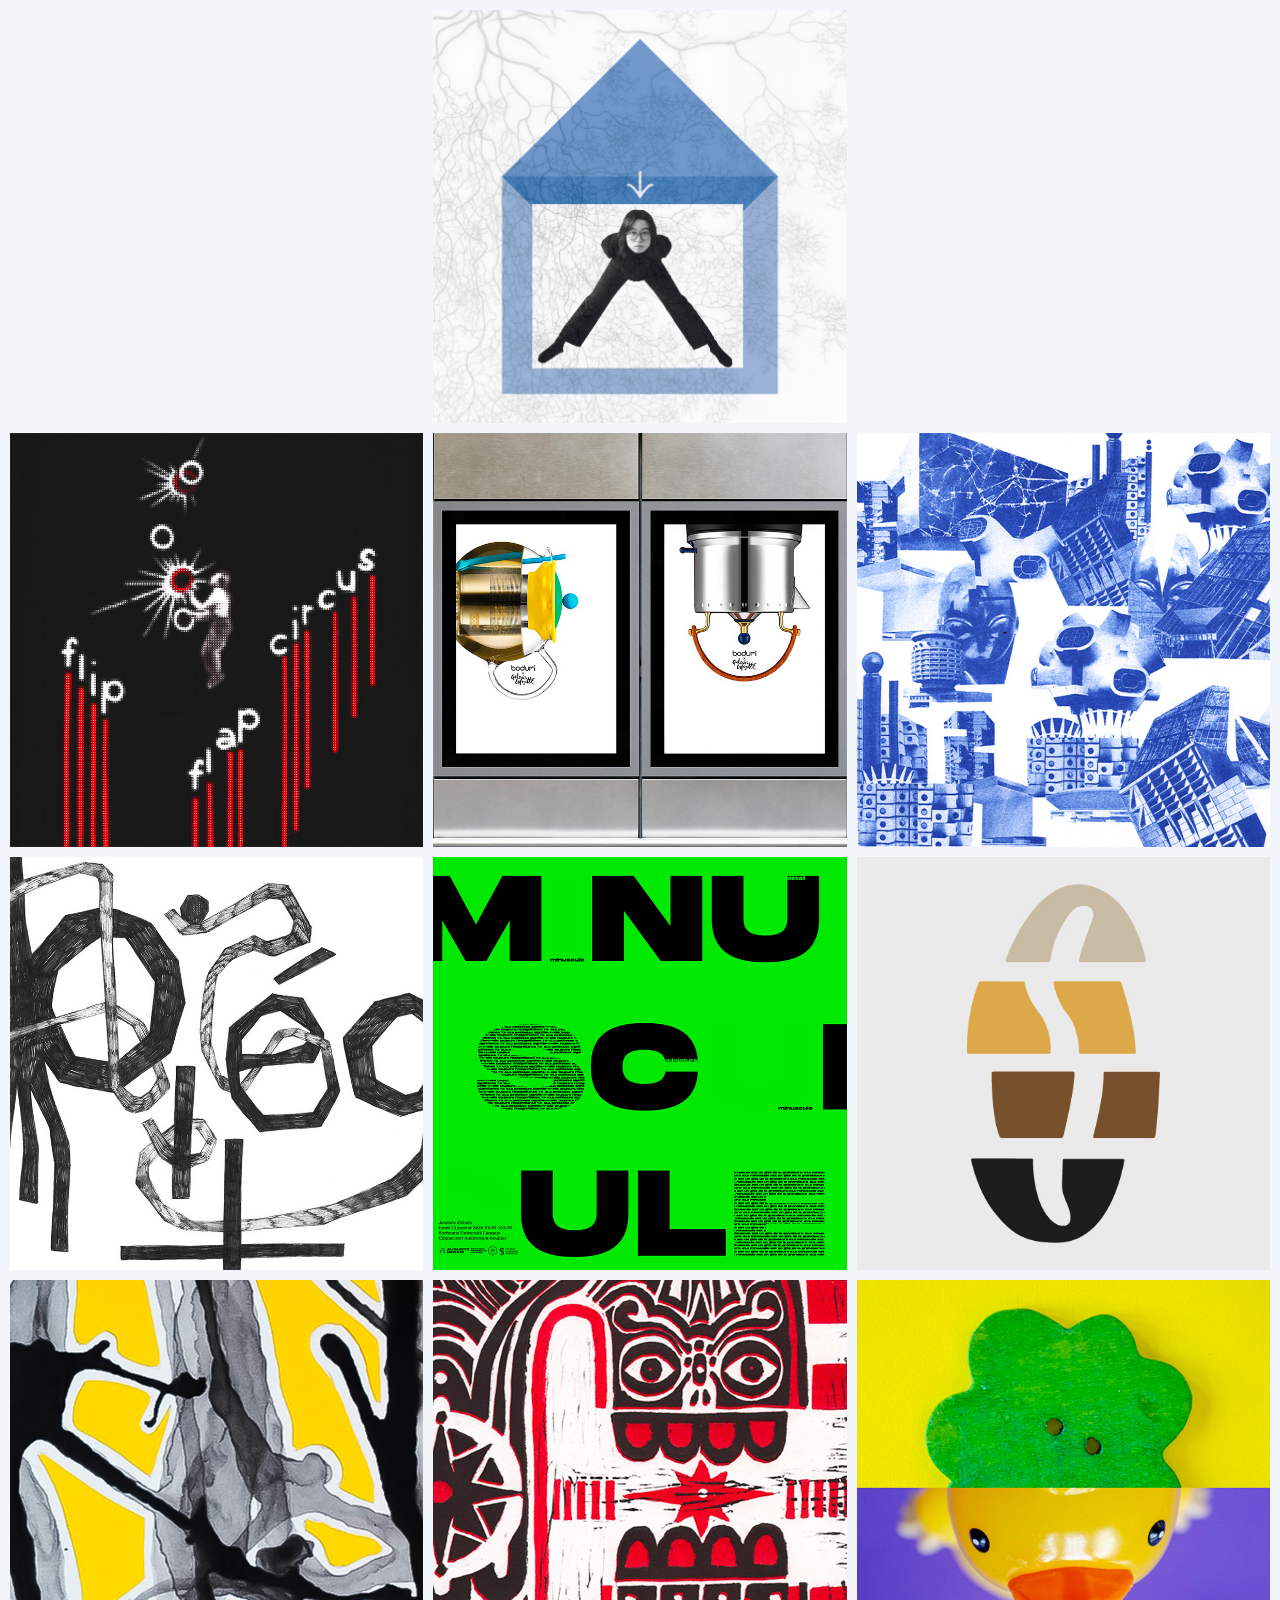
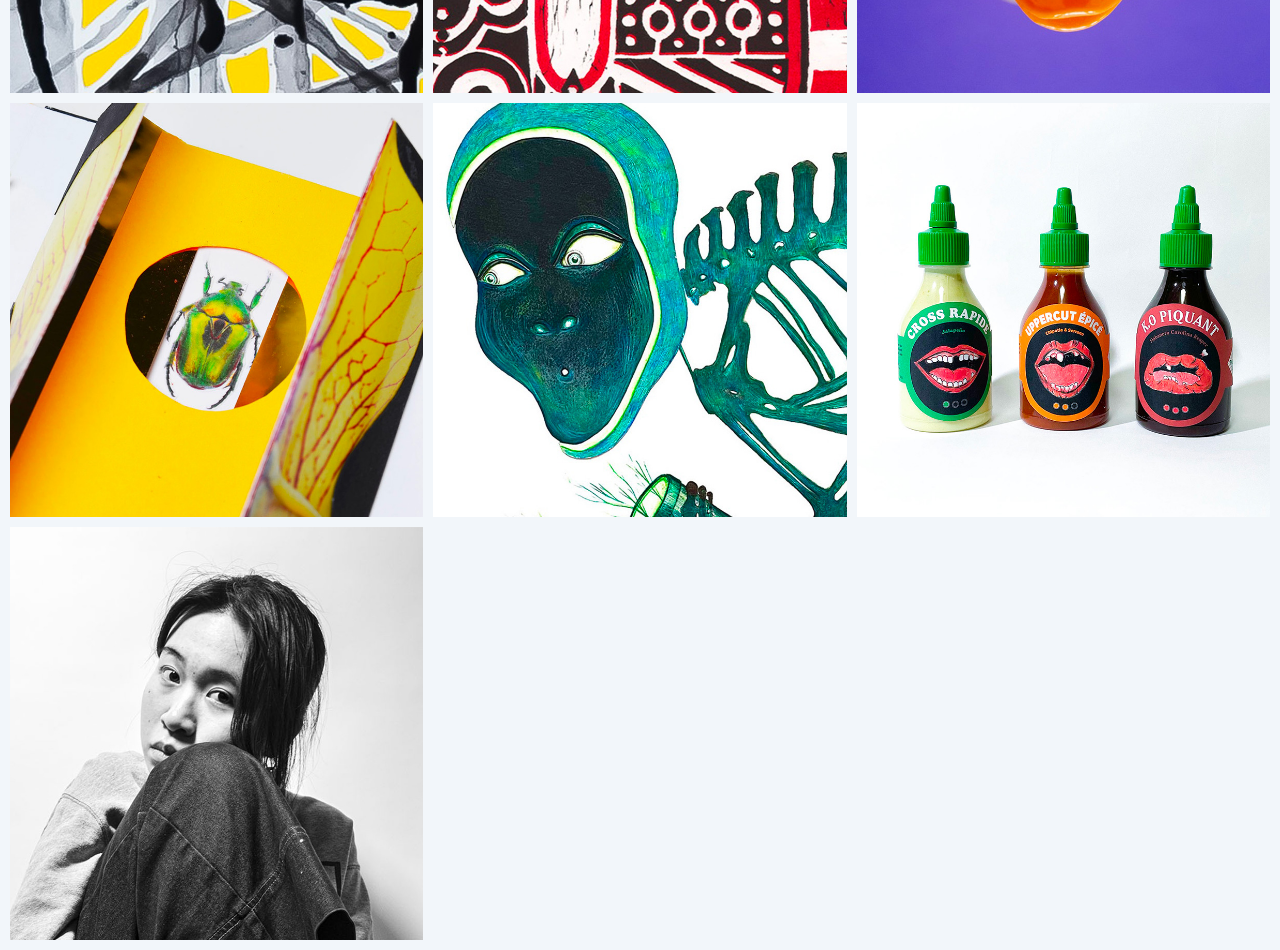
==== index.html @ 24685587 "Lundi" ====
<!DOCTYPE html>
<html lang="fr">




<head>
    <meta charset="UTF-8">
    <meta name="viewport" content="width=device-width, initial-scale=1.0">
    <title>Accueil - Portfolio</title>
    <link rel="stylesheet" href="style.css">
</head>


<body>

    <main>

        <div class="grid-image-centrale">
            <a class="image-container bleu-propos" href="a_propos.html">
                <img src="images/00_a_propos.jpg" alt="À propos">
                <p class="image-text">À propos</p>
            </a>
        </div>


        <div class="grid">

            <a class="image-container rouge-flip" href="flip_flap.html">
                <img src="images/flip_flap/flip_flap.jpg" alt="Flip Flap Circus">
                <p class="image-text">Flip Flap Circus</p>
            </a>

            <a class="image-container gris-bodum" href="bodum.html">
                <img src="images/bodum/04_bodum.jpg" alt="bodum">
                <p class="image-text">Bodum</p>
            </a>

            <a class="image-container bleu-futurzine" href="futurzine.html">
                <img src="images/futurzine/futur.jpg" alt="futurzine">
                <p class="image-text">2463 - Futurzine</p>
            </a>

            <a class="image-container noir-faits" href="faits_divers.html">
                <img src="images/faits_divers/faits.jpg" alt="fais_divers">
                <p class="image-text">Faits divers</p>
            </a>

            <a class="image-container vert-fluo" href="jde.html">
                <img src="images/jde/jde.jpg" alt="jde">
                <p class="image-text">Minuscule - JDE</p>
            </a>

            <a class="image-container marron-kabane" href="kabane.html">
                <img src="images/kabane/kabane.jpg" alt="kabane">
                <p class="image-text">Kabane Café</p>
            </a>

            <a class="image-container jaune-leporello" href="leporello.html">
                <img src="images/leporello/leporello.jpg" alt="leporello">
                <p class="image-text">Les Champignons</p>
            </a>

            <a class="image-container rouge-lino" href="lino.html">
                <img src="images/lino/lino.jpg" alt="lino">
                <p class="image-text">Cizin</p>
            </a>

            <a class="image-container violet-objets" href="objets_croises.html">
                <img src="images/objets_croises/objets.jpg" alt="objets_croises">
                <p class="image-text">Objets croisés</p>
            </a>

            <a class="image-container vert-reliure" href="reliure.html">
                <img src="images/reliure/reliure.jpg" alt="reliure">
                <p class="image-text">Cétoine dorée</p>
            </a>

            <a class="image-container vert-symbiose" href="symbiose.html">
                <img src="images/symbiose/symbiose.jpg" alt="symbiose">
                <p class="image-text">Symbiose</p>
            </a>

            <a class="image-container orange-sauces" href="sauces.html">
                <img src="images/sauces/sauces.jpg" alt="sauces">
                <p class="image-text">Sauces piquantes</p>
            </a>

            <a class="image-container noirr-platon" href="platon.html">
                <img src="images/platon/platon.jpg" alt="platon">
                <p class="image-text">Portraits - Platon</p>
            </a>
 
        </div>

    </main>
</body>

</html>
---- style.css ----
@font-face {
  font-family: jakarta ;
  src: url("typo/jakarta/PlusJakartaSans-Medium.otf") format("opentype");
}


body {
  background-color: #F2F6FA;
  color: black;
  font-family: jakarta ;
  max-width: 1920px;
  margin: 0 auto;
  padding: 0;
}

p {
  text-align: center;
  color: black;
}

img {
  width: 100%;
  height: auto;
  display: block;
}

p span {
  color: rgb(0, 0, 0);
}

.alert {
  color: rgb(0, 0, 0);
}











/* ACCUEIL */

header {
  display: grid;
  grid-template-columns: auto auto;
  justify-content: space-between;
  align-items: baseline;
}

.grid {
  display: grid;
  grid-template-columns: repeat(3, minmax(0, 1fr));
  gap: 10px;
  padding: 10px;
}

.grid-image-centrale {
  display: grid;
  grid-template-columns: repeat(3, minmax(0, 1fr));
  column-gap: 10px;
  padding: 10px 10px 0 10px;
}

.grid-image-centrale>a {
  grid-column: 2;
  min-width: 0;
}

.grid-image-centrale img {
  width: 100%;
  height: auto;
  display: block;
}

@media screen and (max-width: 600px) {
  .grid-image-centrale {
    grid-template-columns: repeat(3, minmax(0, 1fr));
    gap: 10px;
    padding: 10px;
  }
}

.item-grid {
  gap: 24px;
  display: grid;
}

.image-container {
  display: grid;
  position: relative;
  text-decoration: none;
  min-width: 0;
}

.image-container img {
  grid-column: 1 / -1;
  grid-row: 1 / -1;
  transition: transform 0.3s ease;
}

.grid .image-container {
  min-width: 0;
  width: 100%;
  aspect-ratio: 1 / 1;
  overflow: hidden;
}

.grid .image-container img {
  width: 100%;
  height: 100%;
  object-fit: cover;
  display: block;
}

.image-container .image-text {
  grid-column: 1 / -1;
  grid-row: 1 / -1;
  display: grid;
  place-items: center;
  width: 100%;
  height: 100%;
  box-sizing: border-box;
  opacity: 0;
  transition: opacity 0.3s ease;
  margin: 0;
  color: white;
  font-family: jakarta ;
  font-size: clamp(14px, 2.2vw, 35px);
  font-weight: bold;
  text-align: center;
  padding: 20px;
}

.image-container:hover .image-text {
  opacity: 1;
}

.bleu-propos .image-text {
  background-color: rgba(0, 89, 166, 0.80);
}

.rouge-flip .image-text {
  background-color: rgba(195, 23, 0, 0.70);
}

.gris-bodum .image-text {
  background-color: rgba(0, 0, 0, 0.70);
}

.noir-faits .image-text {
  background-color: rgba(0, 0, 0, 0.70);
}

.bleu-futurzine .image-text {
  background-color: rgba(39, 62, 142, 0.70);
}

.vert-fluo .image-text {
  background-color: rgba(17, 255, 0, 0.70);
}

.marron-kabane .image-text {
  background-color: rgba(130, 81, 44, 0.70);
}

.jaune-leporello .image-text {
  background-color: rgba(255, 238, 0, 0.70);
}

.rouge-lino .image-text {
  background-color: rgba(205, 23, 25, 0.70);
}

.violet-objets .image-text {
  background-color: rgba(104, 84, 205, 0.70);
}

.vert-reliure .image-text {
  background-color: rgba(5, 90, 28, 0.70);
}

.vert-symbiose .image-text {
  background-color: rgba(141, 190, 35, 0.70);
}

.orange-sauces .image-text {
  background-color: rgba(237, 109, 4, 0.70);
}

.noirr-platon .image-text {
  background-color: rgba(0, 0, 0, 0.7);
}

.overlay {
  position: absolute;
  top: 0;
  left: 0;
  width: 100%;
  height: 100%;
  background-color: rgb(255, 255, 255);
  display: flex;
  justify-content: center;
  align-items: center;
  opacity: 1;
  transition: opacity 0.3s ease;
}

.image-text {
  color: rgb(255, 255, 255);
  font-size: 25px;
  text-align: center;
  padding: 20px;
}

.image-container:hover .overlay {
  opacity: 1;
  background-color: rgba(9, 0, 0, 0.5);
}







/* MOBILE */

@media screen and (max-width: 600px) {

  /* Page Accueil */

  header {
    padding: 10px;
  }

  h1 {
    font-size: 32px;
  }

  .grid {
    grid-template-columns: 1fr;
    gap: 10px;
    padding: 10px;
  }

  .image-container .image-text {
    font-size: 22px;
    opacity: 1;
  }


  /* Page Projets */

  .project-layout {
    grid-template-columns: 1fr;
    gap: 20px;
    padding: 10px;
  }

  .project-info {
    border-right: none;
    border-bottom: 1px solid black;
    padding: 10px 0 20px 0;
  }

  .project-info h1 {
    font-size: 24px;
    margin-bottom: 15px;
  }

  .project-info p {
    font-size: 14px;
  }

  .project-image {
    padding: 0;
    width: 100%;
  }

  .project-image img {
    width: 100%;
    height: auto;
    object-fit: contain;
  }

}











/* PAGES PROJETS — MISE EN PAGE */

.project-page {
  margin: 0;
  padding: 0;
  max-width: none;
  min-height: 100vh;
}

.project-layout {
  display: grid;
  grid-template-columns: 1fr 2fr;
  min-height: 100vh;
  padding: 10px;
}

/* Cartel gauche */

.project-info {
  padding: 20px;
  border-right: 1px solid black;
}

.project-info h1 {
  font-family: jakarta ;
  font-size: clamp(14px, 2.2vw, 35px);
  font-weight: bold;
  text-align: left;
  margin: 0;
  padding: 0;
  text-decoration: none;
}


.project-info p {
  text-align: left;
  line-height: 1.2;
}

.project-details p {
  line-height: 1.2;
  margin: 0;
}

/* Lignes */

.project-info hr {
  border: none;
  border-top: 1px solid black;
  margin: 15px 0;
}

/* Images */

.project-image {
  display: flex;
  justify-content: center;
  align-items: flex-start;
  padding: 20px 10px 0 10px;
  min-width: 0;
}

.project-image img {
  width: 100%;
  height: calc(100vh - 40px);
  object-fit: contain;
  margin: 0;
}

/* Couleur Titre Projet */

.propos-page .project-info h1 {
  color: rgb(0, 89, 166);
}

.circus-page .project-info h1 {
  color: rgb(195, 23, 0);
}

.bodum-page .project-info h1 {
  color: rgba(0, 0, 0, 0.65);
}

.futurzine-page .project-info h1 {
  color: rgba(39, 62, 142);
}

.faits-page .project-info h1 {
  color: rgba(0, 0, 0, 0.65);
}












/* A PROPOS */

body.propos-page {
  width: 100%;
  max-width: none;
  min-height: 100vh;
  margin: 0;
  padding: 10px;
  background-color: rgb(255, 255, 255);
}

.circus-page header {
  display: block;
}

.circus-page main {
  width: 100%;
}

@media screen and (max-width: 600px) {
  .circus-page .project-info h1 {
    font-size: 24px;
  }
}

/* FLIP FLAP CIRCUS */

body.circus-page {
  width: 100%;
  max-width: none;
  min-height: 100vh;
  margin: 0;
  padding: 10px;
  background-color: rgb(255, 255, 255);
}

.circus-page header {
  display: block;
}

.circus-page main {
  width: 100%;
}

@media screen and (max-width: 600px) {
  .circus-page .project-info h1 {
    font-size: 24px;
  }
}


/* BODUM */

body.bodum-page {
  width: 100%;
  max-width: none;
  min-height: 100vh;
  margin: 0;
  padding: 10px;
  background-color: rgb(255, 255, 255);
}

.bodum-page header {
  display: block;
}

.bodum-page main {
  width: 100%;
}

@media screen and (max-width: 600px) {
  .bodum-page .project-info h1 {
    font-size: 24px;
  }
}


/* 2463 - FUTURZINE */

body.futurzine-page {
  width: 100%;
  max-width: none;
  min-height: 100vh;
  margin: 0;
  padding: 10px;
  background-color: rgb(255, 255, 255);
}

.futurzine-page header {
  display: block;
}

.futurzine-page main {
  width: 100%;
}

@media screen and (max-width: 600px) {
  .futurzine-page .project-info h1 {
    font-size: 24px;
  }
}


/* FAITS DIVERS */

body.faits-page {
  width: 100%;
  max-width: none;
  min-height: 100vh;
  margin: 0;
  padding: 10px;
  background-color: rgb(255, 255, 255);
}

.faits-page header {
  display: block;
}

.faits-page main {
  width: 100%;
}

@media screen and (max-width: 600px) {
  .faits-page .project-info h1 {
    font-size: 24px;
  }
}
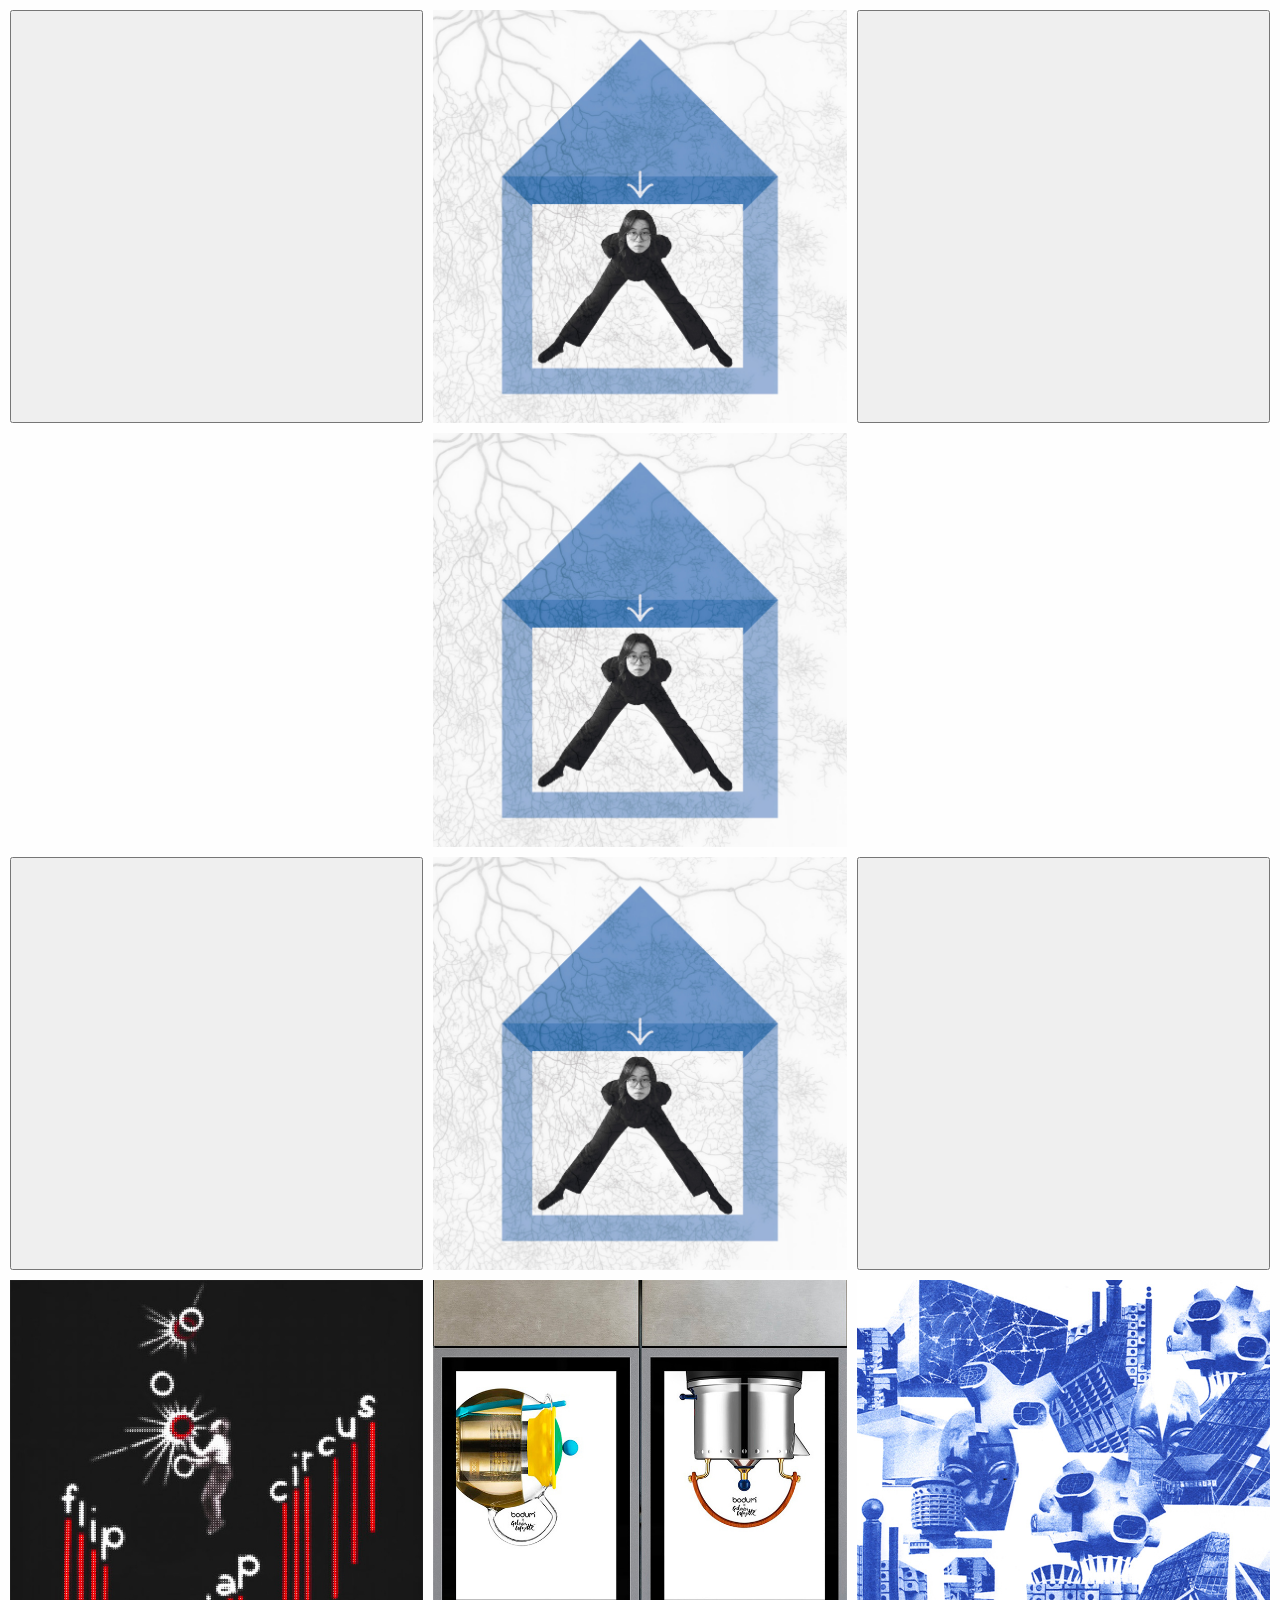
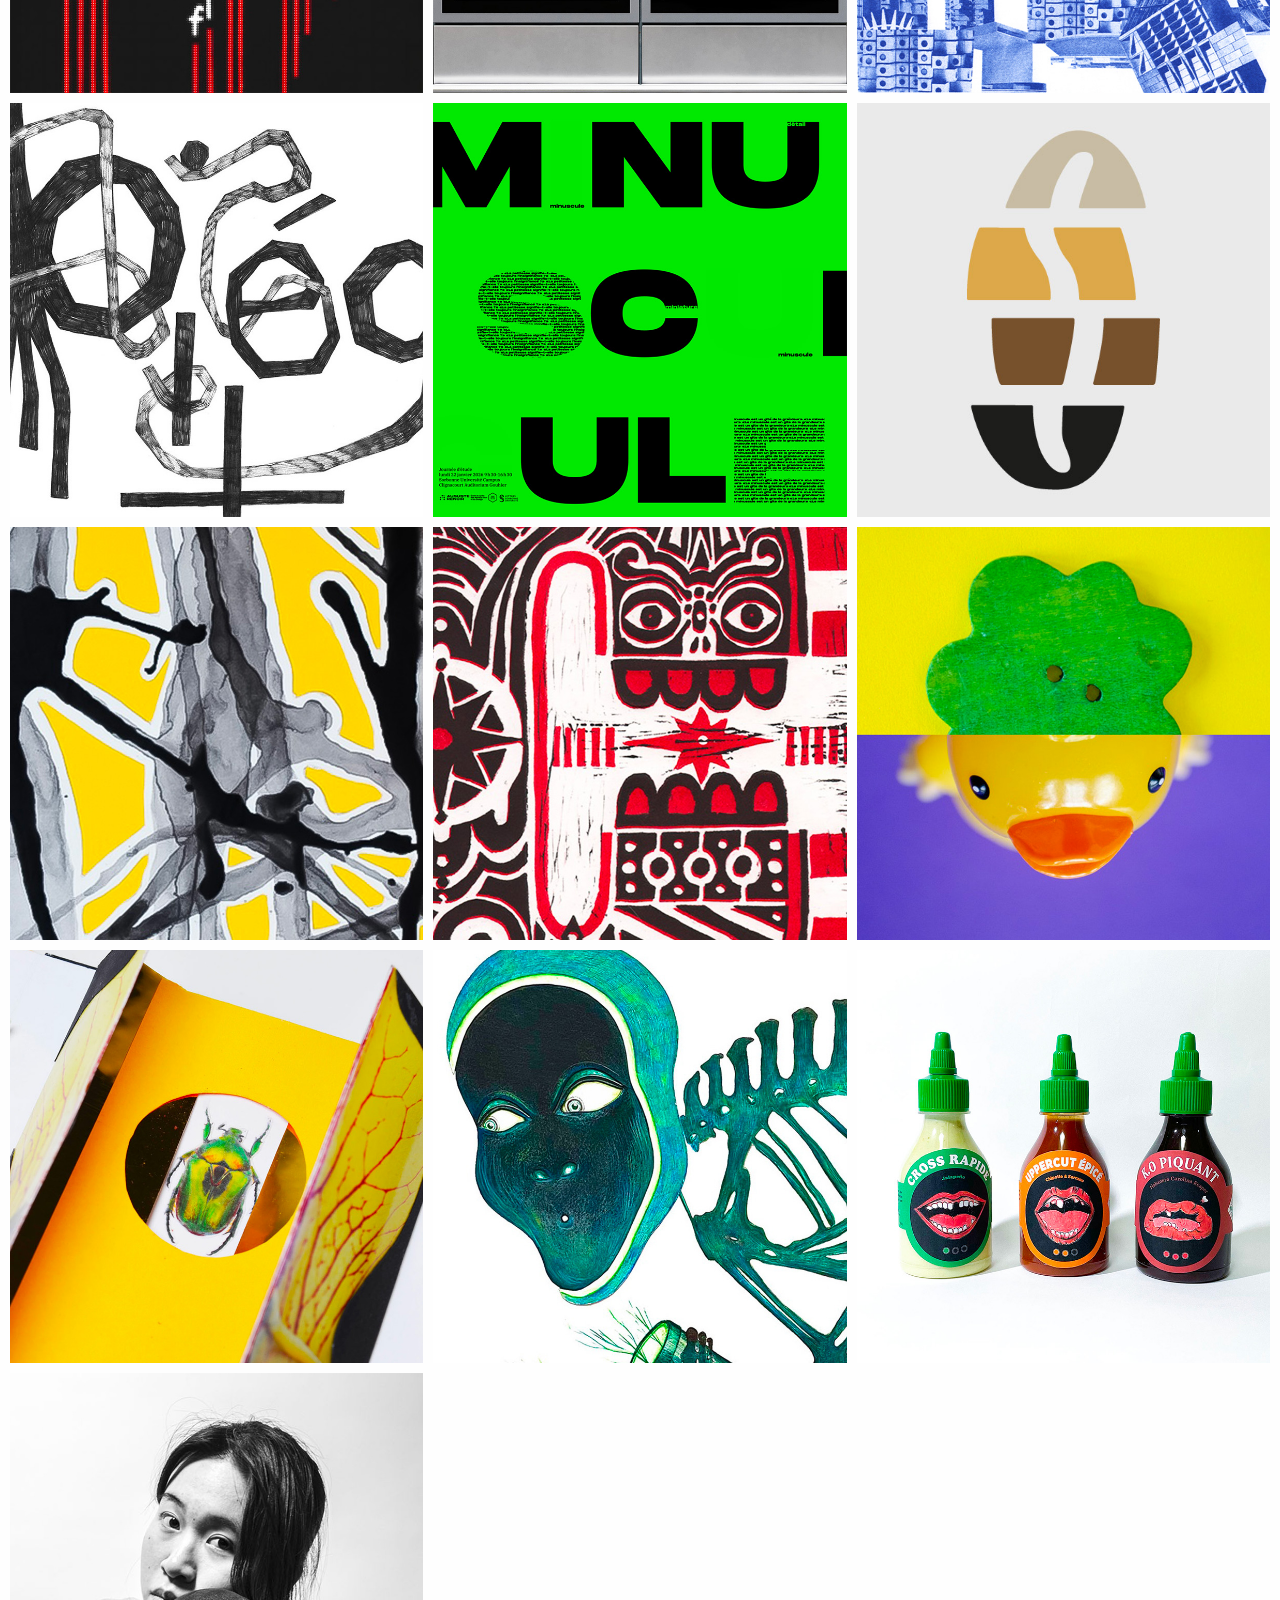
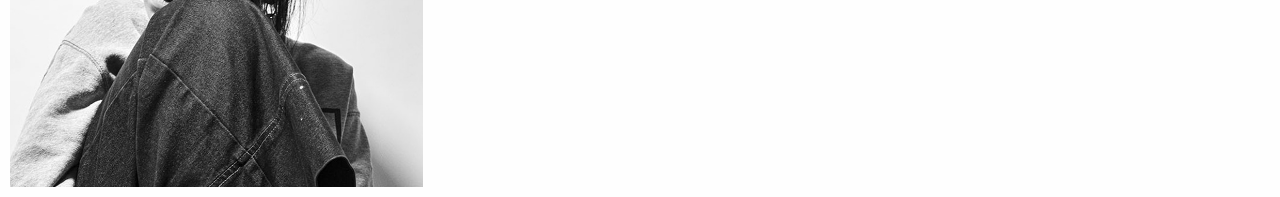
==== commit fde598d7: "lundiiii" ====
--- a/index.html
+++ b/index.html
@@ -1,8 +1,5 @@
 <!DOCTYPE html>
 <html lang="fr">
-
-
-
 
 <head>
     <meta charset="UTF-8">
@@ -15,7 +12,18 @@
 <body>
 
     <main>
+        <div class="grid-image-centrale">
 
+            <button class="triangle" type="button" aria-label="Changer la couleur"></button>
+
+            <a class="image-container bleu-propos" href="a_propos.html">
+                <img src="images/00_a_propos.jpg" alt="À propos">
+                <p class="image-text">À propos</p>
+            </a>
+
+            <button class="triangle" type="button" aria-label="Changer la couleur"></button>
+
+        </div>
         <div class="grid-image-centrale">
             <a class="image-container bleu-propos" href="a_propos.html">
                 <img src="images/00_a_propos.jpg" alt="À propos">
@@ -23,7 +31,18 @@
             </a>
         </div>
 
+        <div class="grid-image-centrale">
 
+            <button class="triangle" type="button" aria-label="Changer la couleur"></button>
+
+            <a class="image-container bleu-propos" href="a_propos.html">
+                <img src="images/00_a_propos.jpg" alt="À propos">
+                <p class="image-text">À propos</p>
+            </a>
+
+            <button class="triangle" type="button" aria-label="Changer la couleur"></button>
+
+        </div>
         <div class="grid">
 
             <a class="image-container rouge-flip" href="flip_flap.html">
@@ -90,7 +109,7 @@
                 <img src="images/platon/platon.jpg" alt="platon">
                 <p class="image-text">Portraits - Platon</p>
             </a>
- 
+
         </div>
 
     </main>
--- a/style.css
+++ b/style.css
@@ -5,7 +5,7 @@
 
 
 body {
-  background-color: #F2F6FA;
+  background-color: #fefefe;
   color: black;
   font-family: jakarta ;
   max-width: 1920px;
@@ -192,7 +192,7 @@
 }
 
 .noirr-platon .image-text {
-  background-color: rgba(0, 0, 0, 0.7);
+  background-color: rgba(0, 0, 0, 0.70);
 }
 
 .overlay {
@@ -390,8 +390,41 @@
   color: rgba(0, 0, 0, 0.65);
 }
 
-
-
+.jde-page .project-info h1 {
+  color: rgb(17, 255, 0);
+}
+
+.kabane-page .project-info h1 {
+  color: rgba(130, 81, 44)
+}
+
+.leporello-page .project-info h1 {
+  color: rgba(34, 164, 57)
+}
+
+.lino-page .project-info h1 {
+  color: rgba(205, 23, 25)
+}
+
+.objets-page .project-info h1 {
+  color: rgba(104, 84, 205)
+}
+
+.reliure-page .project-info h1 {
+  color: rgba(5, 90, 28)
+}
+
+.symbiose-page .project-info h1 {
+  color: rgba(141, 190, 35)
+}
+
+.sauces-page .project-info h1 {
+  color: rgba(237, 109, 4)
+}
+
+.platon-page .project-info h1 {
+  color: rgba(0, 0, 0, 0.65)
+}
 
 
 
@@ -527,4 +560,240 @@
   .faits-page .project-info h1 {
     font-size: 24px;
   }
-}+}
+
+
+/* JDE MINUSCULE */
+
+body.jde-page {
+  width: 100%;
+  max-width: none;
+  min-height: 100vh;
+  margin: 0;
+  padding: 10px;
+  background-color: rgb(255, 255, 255);
+}
+
+.jde-page header {
+  display: block;
+}
+
+.jde-page main {
+  width: 100%;
+}
+
+@media screen and (max-width: 600px) {
+  .jde-page .project-info h1 {
+    font-size: 24px;
+  }
+}
+
+
+/* KABANE CAFÉ */
+
+body.kabane-page {
+  width: 100%;
+  max-width: none;
+  min-height: 100vh;
+  margin: 0;
+  padding: 10px;
+  background-color: rgb(255, 255, 255);
+}
+
+.kabane-page header {
+  display: block;
+}
+
+.kabane-page main {
+  width: 100%;
+}
+
+@media screen and (max-width: 600px) {
+  .kabane-page .project-info h1 {
+    font-size: 24px;
+  }
+}
+
+
+/* KABANE CAFÉ */
+
+body.kabane-page {
+  width: 100%;
+  max-width: none;
+  min-height: 100vh;
+  margin: 0;
+  padding: 10px;
+  background-color: rgb(255, 255, 255);
+}
+
+.kabane-page header {
+  display: block;
+}
+
+.kabane-page main {
+  width: 100%;
+}
+
+@media screen and (max-width: 600px) {
+  .kabane-page .project-info h1 {
+    font-size: 24px;
+  }
+}
+
+
+/* LINO */
+
+body.lino {
+  width: 100%;
+  max-width: none;
+  min-height: 100vh;
+  margin: 0;
+  padding: 10px;
+  background-color: rgb(255, 255, 255);
+}
+
+.lino-page header {
+  display: block;
+}
+
+.lino-page main {
+  width: 100%;
+}
+
+@media screen and (max-width: 600px) {
+  .lino-page .project-info h1 {
+    font-size: 24px;
+  }
+}
+
+
+/* OBJETS CROISÉES */
+
+body.objets {
+  width: 100%;
+  max-width: none;
+  min-height: 100vh;
+  margin: 0;
+  padding: 10px;
+  background-color: rgb(255, 255, 255);
+}
+
+.objets-page header {
+  display: block;
+}
+
+.objets-page main {
+  width: 100%;
+}
+
+@media screen and (max-width: 600px) {
+  .objets-page .project-info h1 {
+    font-size: 24px;
+  }
+}
+
+/* RELIURE */
+
+body.reliure {
+  width: 100%;
+  max-width: none;
+  min-height: 100vh;
+  margin: 0;
+  padding: 10px;
+  background-color: rgb(255, 255, 255);
+}
+
+.reliure-page header {
+  display: block;
+}
+
+.reliure-page main {
+  width: 100%;
+}
+
+@media screen and (max-width: 600px) {
+  .reliure-page .project-info h1 {
+    font-size: 24px;
+  }
+}
+
+
+/* SYMBIOSE */
+
+body.symbiose {
+  width: 100%;
+  max-width: none;
+  min-height: 100vh;
+  margin: 0;
+  padding: 10px;
+  background-color: rgb(255, 255, 255);
+}
+
+.symbiose-page header {
+  display: block;
+}
+
+.symbiose-page main {
+  width: 100%;
+}
+
+@media screen and (max-width: 600px) {
+  .symbiose-page .project-info h1 {
+    font-size: 24px;
+  }
+}
+
+
+
+/* SAUCES */
+
+body.sauces {
+  width: 100%;
+  max-width: none;
+  min-height: 100vh;
+  margin: 0;
+  padding: 10px;
+  background-color: rgb(255, 255, 255);
+}
+
+.sauces-page header {
+  display: block;
+}
+
+.sauces-page main {
+  width: 100%;
+}
+
+@media screen and (max-width: 600px) {
+  .sauces-page .project-info h1 {
+    font-size: 24px;
+  }
+}
+
+
+
+/* PLATON */
+
+body.platon {
+  width: 100%;
+  max-width: none;
+  min-height: 100vh;
+  margin: 0;
+  padding: 10px;
+  background-color: rgb(255, 255, 255);
+}
+
+.platon-page header {
+  display: block;
+}
+
+.platon-page main {
+  width: 100%;
+}
+
+@media screen and (max-width: 600px) {
+  .platon-page .project-info h1 {
+    font-size: 24px;
+  }
+}
+
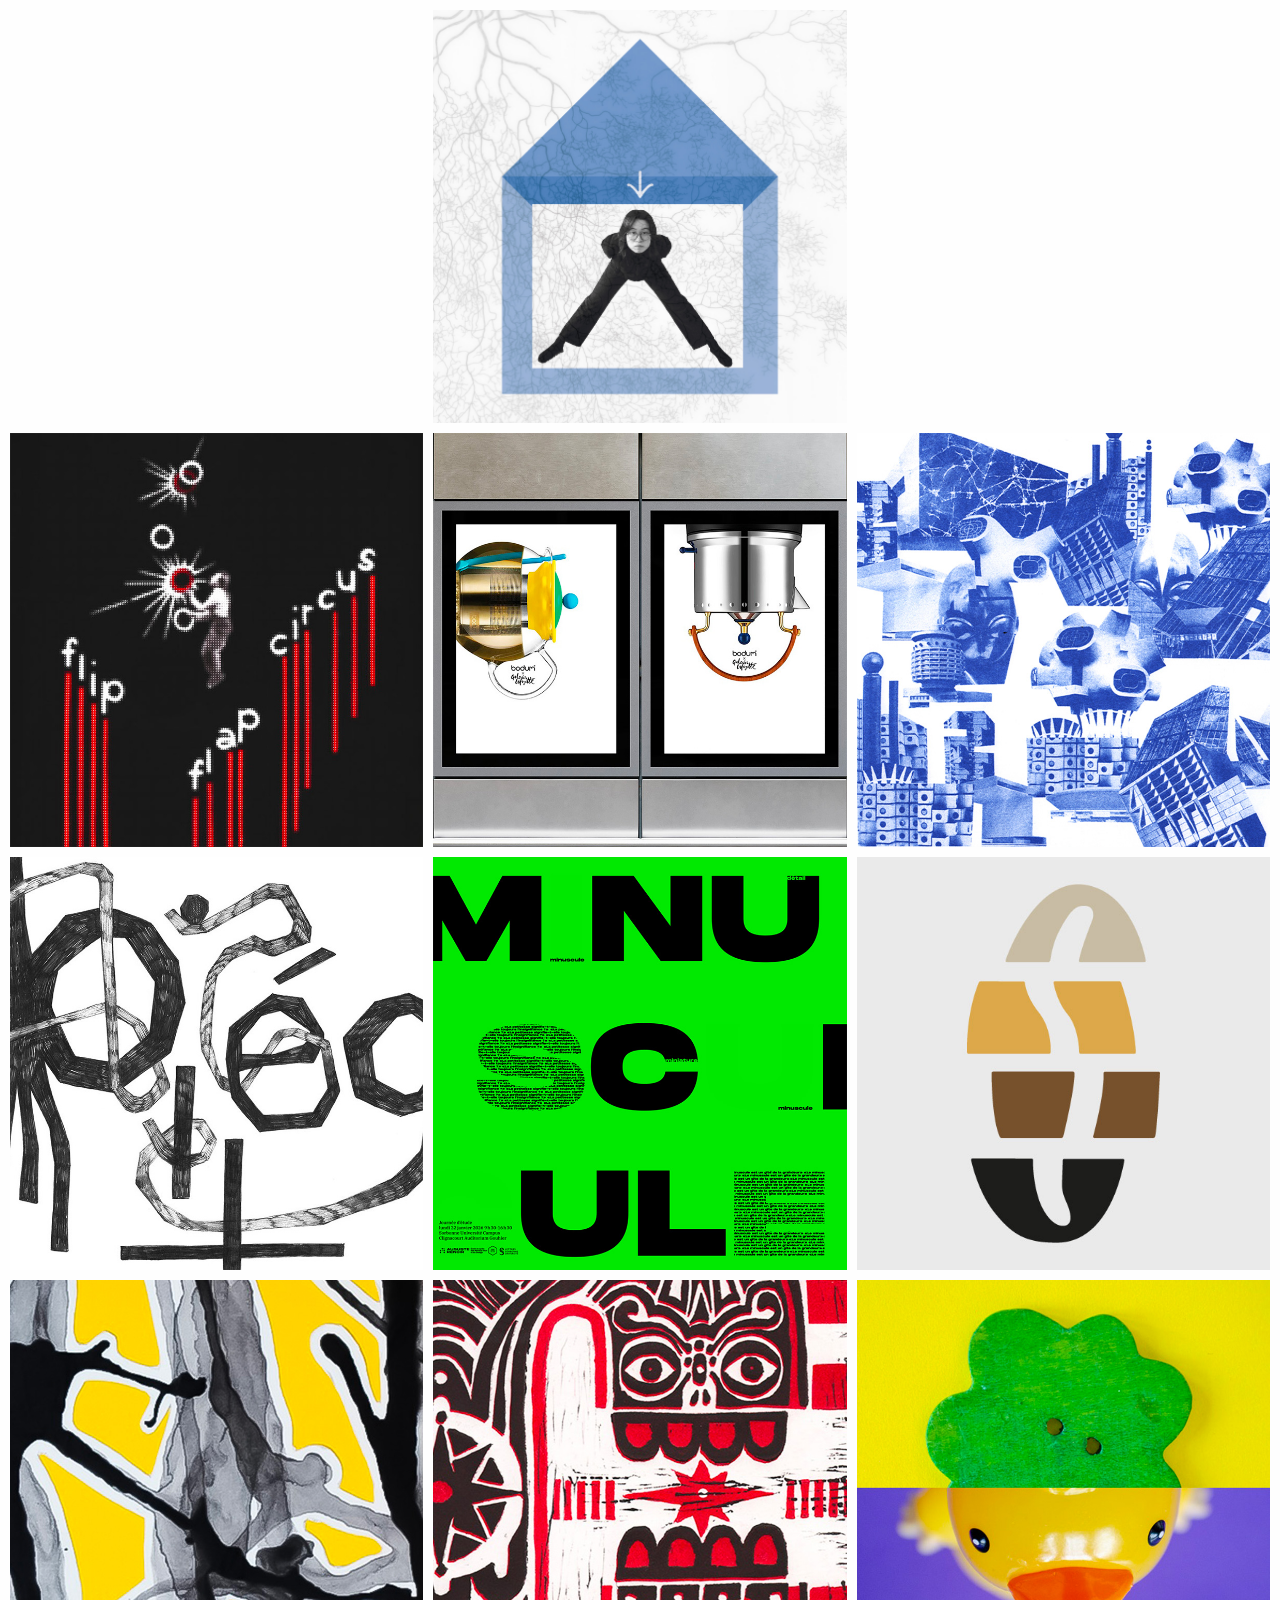
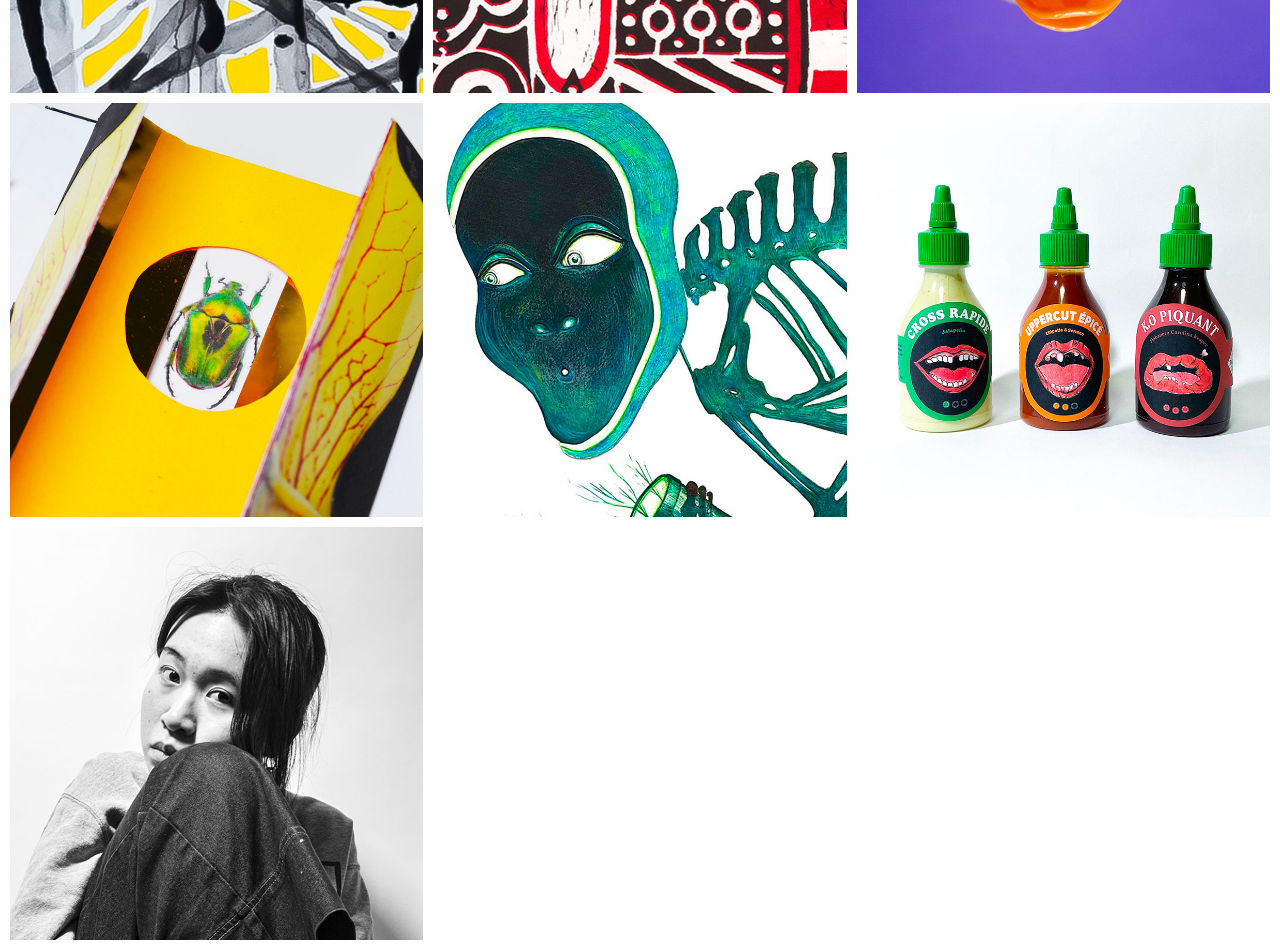
==== commit 7e3fa5af: "Lundi soir" ====
--- a/index.html
+++ b/index.html
@@ -13,36 +13,13 @@
 
     <main>
         <div class="grid-image-centrale">
-
-            <button class="triangle" type="button" aria-label="Changer la couleur"></button>
-
-            <a class="image-container bleu-propos" href="a_propos.html">
-                <img src="images/00_a_propos.jpg" alt="À propos">
-                <p class="image-text">À propos</p>
-            </a>
-
-            <button class="triangle" type="button" aria-label="Changer la couleur"></button>
-
-        </div>
-        <div class="grid-image-centrale">
             <a class="image-container bleu-propos" href="a_propos.html">
                 <img src="images/00_a_propos.jpg" alt="À propos">
                 <p class="image-text">À propos</p>
             </a>
         </div>
 
-        <div class="grid-image-centrale">
-
-            <button class="triangle" type="button" aria-label="Changer la couleur"></button>
-
-            <a class="image-container bleu-propos" href="a_propos.html">
-                <img src="images/00_a_propos.jpg" alt="À propos">
-                <p class="image-text">À propos</p>
-            </a>
-
-            <button class="triangle" type="button" aria-label="Changer la couleur"></button>
-
-        </div>
+        
         <div class="grid">
 
             <a class="image-container rouge-flip" href="flip_flap.html">
--- a/style.css
+++ b/style.css
@@ -1,6 +1,10 @@
 @font-face {
   font-family: jakarta ;
   src: url("typo/jakarta/PlusJakartaSans-Medium.otf") format("opentype");
+}
+@font-face {
+  font-family: feroniapi ;
+  src: url("typo/feroniapi/Feroniapi-MediumItalic.otf");
 }
 
 
@@ -459,30 +463,83 @@
   }
 }
 
-/* FLIP FLAP CIRCUS */
+
+/* FLIP FLAP CIRCUS — MISE EN PAGE ORDINATEUR */
 
 body.circus-page {
-  width: 100%;
-  max-width: none;
-  min-height: 100vh;
-  margin: 0;
-  padding: 10px;
-  background-color: rgb(255, 255, 255);
-}
-
-.circus-page header {
-  display: block;
-}
-
-.circus-page main {
-  width: 100%;
-}
-
-@media screen and (max-width: 600px) {
-  .circus-page .project-info h1 {
-    font-size: 24px;
-  }
-}
+    box-sizing: border-box;
+    width: 100%;
+    max-width: none;
+    margin: 0;
+    padding: 10px;
+}
+
+.circus-page .project-layout {
+    display: grid;
+    grid-template-columns: 1fr 2fr;
+    gap: 10px;
+    padding: 0;
+    min-height: calc(100vh - 20px);
+}
+
+.circus-page .project-info {
+    padding: 10px 20px 10px 10px;
+    border-right: 1px solid black;
+}
+
+.circus-page .project-image {
+    display: flex;
+    justify-content: center;
+    align-items: flex-start;
+    min-width: 0;
+    padding: 10px;
+}
+
+.circus-page .project-image img {
+    display: block;
+    width: auto;
+    max-width: 100%;
+    height: calc(100vh - 40px);
+    object-fit: contain;
+    object-position: top center;
+    margin: 0;
+}
+
+
+/* FLIP FLAP CIRCUS — TÉLÉPHONE */
+
+@media screen and (max-width: 600px) {
+
+    body.circus-page {
+        padding: 10px;
+    }
+
+    .circus-page .project-layout {
+        grid-template-columns: 1fr;
+        gap: 10px;
+        min-height: auto;
+        padding: 0;
+    }
+
+    .circus-page .project-info {
+        padding: 10px;
+        border-right: none;
+        border-bottom: 1px solid black;
+    }
+
+    .circus-page .project-image {
+        width: 100%;
+        padding: 10px 0 0 0;
+    }
+
+    .circus-page .project-image img {
+        width: 100%;
+        max-width: 100%;
+        height: auto;
+        object-fit: contain;
+    }
+}
+
 
 
 /* BODUM */
@@ -511,29 +568,185 @@
 }
 
 
-/* 2463 - FUTURZINE */
+
+/* FUTURZINE — MISE EN PAGE */
 
 body.futurzine-page {
-  width: 100%;
-  max-width: none;
-  min-height: 100vh;
-  margin: 0;
-  padding: 10px;
-  background-color: rgb(255, 255, 255);
-}
-
-.futurzine-page header {
-  display: block;
-}
-
-.futurzine-page main {
-  width: 100%;
-}
-
-@media screen and (max-width: 600px) {
-  .futurzine-page .project-info h1 {
-    font-size: 24px;
-  }
+    box-sizing: border-box;
+    width: 100%;
+    max-width: none;
+    min-height: 100vh;
+    margin: 0;
+    padding: 10px;
+}
+
+.futurzine-page .project-layout {
+    display: grid;
+    grid-template-columns: 1fr 2fr;
+    gap: 10px;
+    min-height: calc(100vh - 20px);
+    padding: 0;
+}
+
+.futurzine-page .project-info {
+    box-sizing: border-box;
+    padding: 10px 20px 10px 10px;
+    border-right: 1px solid black;
+}
+
+/* COLONNE DES IMAGES */
+
+.futurzine-page .project-image {
+    display: block;
+    box-sizing: border-box;
+    min-width: 0;
+    padding: 10px;
+}
+
+/* CARROUSEL */
+
+.futurzine-carousel {
+    position: relative;
+    width: 100%;
+    min-width: 0;
+    overflow: hidden;
+}
+
+.futurzine-track {
+    display: flex;
+    width: 100%;
+    transition: transform 0.4s ease;
+}
+
+.futurzine-slide {
+    flex: 0 0 100%;
+    min-width: 0;
+    display: flex;
+    justify-content: center;
+    align-items: flex-start;
+}
+
+.futurzine-slide img {
+    display: block;
+    width: 100%;
+    max-width: 100%;
+    height: calc(100vh - 80px);
+    object-fit: contain;
+    object-position: top center;
+    margin: 0;
+}
+
+/* FLÈCHES */
+
+.futurzine-controls {
+    position: absolute;
+    top: 50%;
+    left: 0;
+    width: 100%;
+    display: flex;
+    justify-content: space-between;
+    align-items: center;
+    padding: 0 10px;
+    box-sizing: border-box;
+    transform: translateY(-50%);
+    pointer-events: none;
+}
+
+.futurzine-controls button {
+    display: flex;
+    justify-content: center;
+    align-items: center;
+    width: 34px;
+    height: 34px;
+    padding: 0;
+    border: 1px solid black;
+    border-radius: 0;
+    background-color: #fefefe;
+    color: black;
+    font-family: feroniapi;
+    font-size: 18px;
+    line-height: 1;
+    cursor: pointer;
+    pointer-events: auto;
+}
+
+/* COMPTEUR */
+
+.futurzine-counter {
+    font-family: jakarta;
+    font-size: 12px;
+    text-align: center;
+    margin-top: 8px;
+}
+
+/* IMAGE SOUS LE CARROUSEL */
+
+.futurzine-image-dessous {
+    width: 100%;
+    margin-top: 25px;
+}
+
+.futurzine-image-dessous img {
+    display: block;
+    width: 100%;
+    height: auto;
+    object-fit: contain;
+}
+
+/* TÉLÉPHONE */
+
+@media screen and (max-width: 600px) {
+
+    body.futurzine-page {
+        padding: 10px;
+    }
+
+    .futurzine-page .project-layout {
+        grid-template-columns: 1fr;
+        gap: 10px;
+        min-height: auto;
+        padding: 0;
+    }
+
+    .futurzine-page .project-info {
+        padding: 10px;
+        border-right: none;
+        border-bottom: 1px solid black;
+    }
+
+    .futurzine-page .project-info h1 {
+        font-size: 24px;
+    }
+
+    .futurzine-page .project-image {
+        width: 100%;
+        padding: 10px 0 0 0;
+    }
+
+    .futurzine-slide img {
+        width: 100%;
+        max-width: 100%;
+        height: auto;
+        object-fit: contain;
+    }
+
+    .futurzine-controls {
+        padding: 0 5px;
+    }
+
+    .futurzine-controls button {
+        width: 30px;
+        height: 30px;
+        font-size: 16px;
+    }
+
+    .futurzine-counter {
+        font-size: 12px;
+    }
+
+    .futurzine-image-dessous {
+        margin-top: 20px;
+    }
 }
 
 
@@ -615,31 +828,171 @@
 }
 
 
-/* KABANE CAFÉ */
-
-body.kabane-page {
-  width: 100%;
-  max-width: none;
-  min-height: 100vh;
-  margin: 0;
-  padding: 10px;
-  background-color: rgb(255, 255, 255);
-}
-
-.kabane-page header {
-  display: block;
-}
-
-.kabane-page main {
-  width: 100%;
-}
-
-@media screen and (max-width: 600px) {
-  .kabane-page .project-info h1 {
-    font-size: 24px;
-  }
-}
-
+/* LEPORELLO — MISE EN PAGE */
+
+body.leporello-page {
+    box-sizing: border-box;
+    width: 100%;
+    max-width: none;
+    min-height: 100vh;
+    margin: 0;
+    padding: 10px;
+}
+
+.leporello-page .project-layout {
+    display: grid;
+    grid-template-columns: 1fr 2fr;
+    gap: 10px;
+    min-height: calc(100vh - 20px);
+    padding: 0;
+}
+
+.leporello-page .project-info {
+    box-sizing: border-box;
+    padding: 10px 20px 10px 10px;
+    border-right: 1px solid black;
+}
+
+/* CARROUSEL */
+
+.leporello-page .project-image {
+    display: flex;
+    justify-content: center;
+    align-items: flex-start;
+    box-sizing: border-box;
+    min-width: 0;
+    padding: 10px;
+}
+
+.leporello-carousel {
+    position: relative;
+    width: 100%;
+    min-width: 0;
+    overflow: hidden;
+}
+
+.leporello-track {
+    display: flex;
+    width: 100%;
+    transition: transform 0.4s ease;
+}
+
+.leporello-slide {
+    flex: 0 0 100%;
+    min-width: 0;
+    display: flex;
+    justify-content: center;
+    align-items: flex-start;
+}
+
+.leporello-slide img {
+    display: block;
+    width: 100%;
+    max-width: 100%;
+    height: calc(100vh - 80px);
+    object-fit: contain;
+    object-position: top center;
+    margin: 0;
+}
+
+/* FLÈCHES */
+
+.leporello-controls {
+    position: absolute;
+    top: 50%;
+    left: 0;
+    width: 100%;
+    display: flex;
+    justify-content: space-between;
+    align-items: center;
+    padding: 0 10px;
+    box-sizing: border-box;
+    transform: translateY(-50%);
+    pointer-events: none;
+}
+
+.leporello-controls button {
+    display: flex;
+    justify-content: center;
+    align-items: center;
+    width: 34px;
+    height: 34px;
+    padding: 0;
+    border: 1px solid black;
+    border-radius: 0;
+    background-color: #fefefe;
+    color: black;
+    font-family: "Feroniapi";
+    font-size: 18px;
+    line-height: 1;
+    cursor: pointer;
+    pointer-events: auto;
+}
+
+/* COMPTEUR */
+
+.leporello-counter {
+    font-family: jakarta;
+    font-size: 12px;
+    text-align: center;
+    margin-top: 8px;
+}
+
+/* TÉLÉPHONE */
+
+@media screen and (max-width: 600px) {
+
+    body.leporello-page {
+        padding: 10px;
+    }
+
+    .leporello-page .project-layout {
+        grid-template-columns: 1fr;
+        gap: 10px;
+        min-height: auto;
+        padding: 0;
+    }
+
+    .leporello-page .project-info {
+        padding: 10px;
+        border-right: none;
+        border-bottom: 1px solid black;
+    }
+
+    .leporello-page .project-info h1 {
+        font-size: 24px;
+    }
+
+    .leporello-page .project-image {
+        width: 100%;
+        padding: 10px 0 0 0;
+    }
+
+    .leporello-slide img {
+        width: 100%;
+        max-width: 100%;
+        height: auto;
+        object-fit: contain;
+    }
+
+    .leporello-controls {
+        padding: 0 5px;
+    }
+
+    .leporello-controls button {
+        width: 30px;
+        height: 30px;
+        font-size: 16px;
+    }
+
+    .leporello-counter {
+        font-size: 12px;
+    }
+}
+
+
+
+  
 
 /* LINO */
 
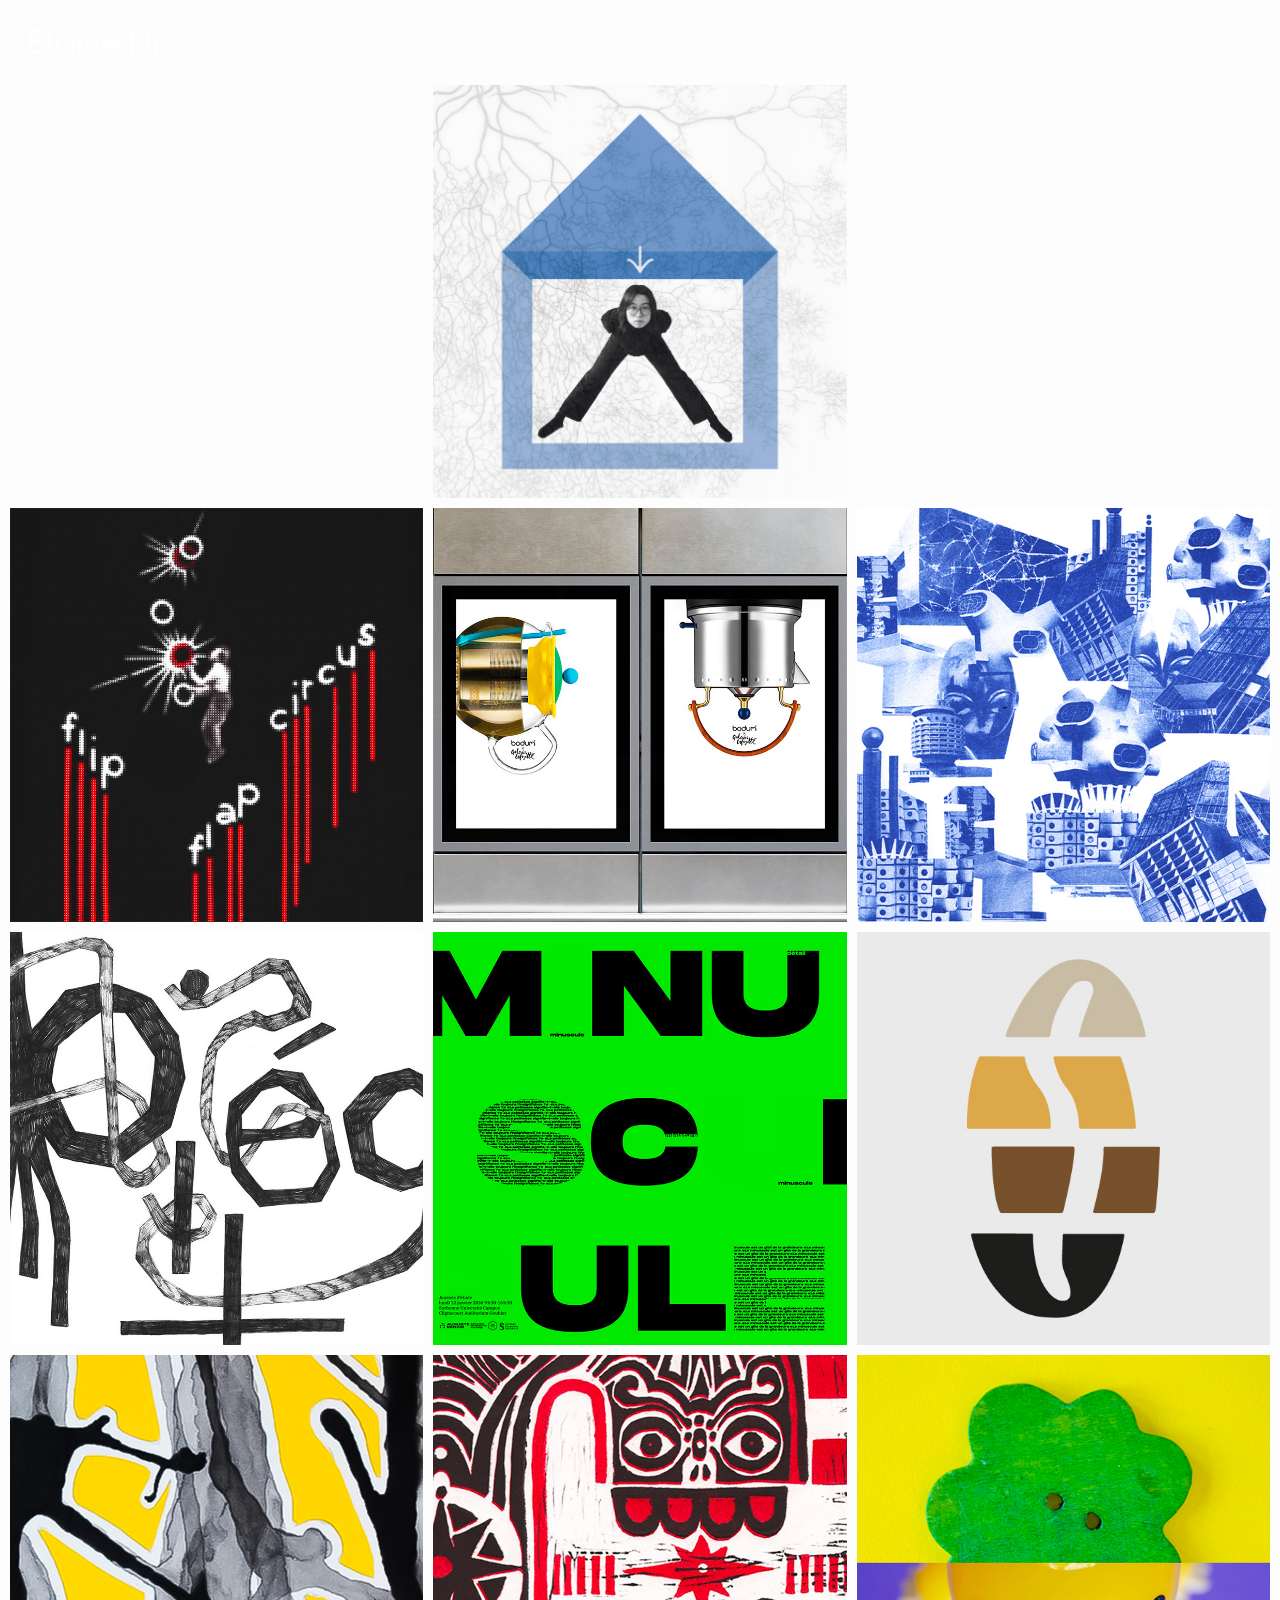
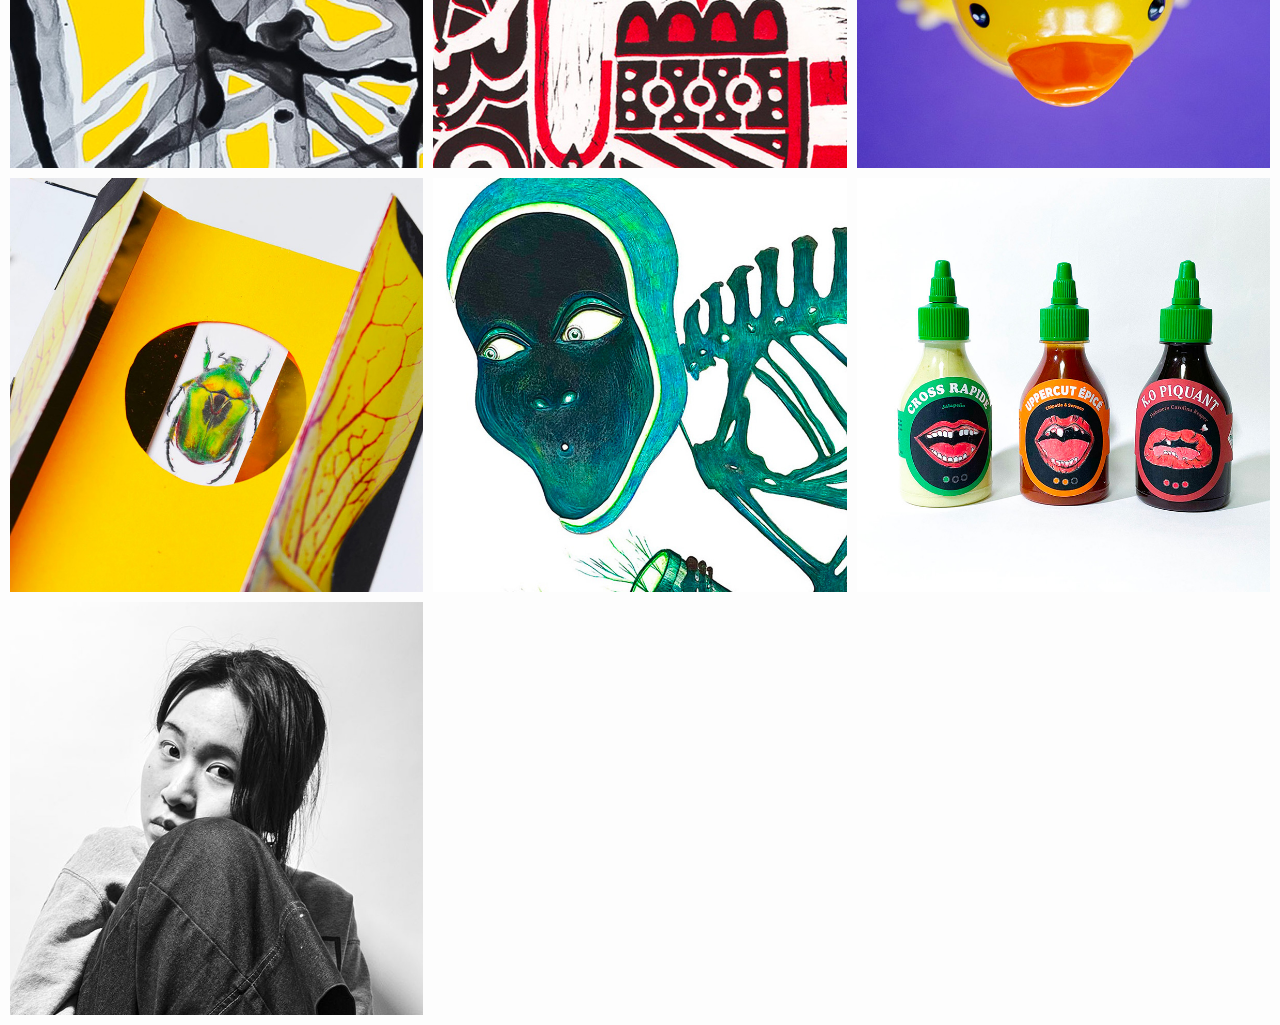
==== commit ef6a5113: "minuit" ====
--- a/index.html
+++ b/index.html
@@ -10,7 +10,9 @@
 
 
 <body>
-
+<header class="project-banner">
+    <span class="banner-name">Eloïse Ni</span>
+</header>
     <main>
         <div class="grid-image-centrale">
             <a class="image-container bleu-propos" href="a_propos.html">
@@ -92,4 +94,6 @@
     </main>
 </body>
 
+
+
 </html>
--- a/style.css
+++ b/style.css
@@ -1,228 +1,227 @@
 @font-face {
-  font-family: jakarta ;
-  src: url("typo/jakarta/PlusJakartaSans-Medium.otf") format("opentype");
-}
+    font-family: jakarta;
+    src: url("typo/jakarta/PlusJakartaSans-Medium.otf") format("opentype");
+}
+
 @font-face {
-  font-family: feroniapi ;
-  src: url("typo/feroniapi/Feroniapi-MediumItalic.otf");
+    font-family: jakarta-light;
+    src: url("typo/jakarta/PlusJakartaSans-Light.otf") format("opentype");
+    font-weight: 300;
+}
+
+@font-face {
+    font-family: feroniapi;
+    src: url("typo/feroniapi/Feroniapi-MediumItalic.otf");
 }
 
 
 body {
-  background-color: #fefefe;
-  color: black;
-  font-family: jakarta ;
-  max-width: 1920px;
-  margin: 0 auto;
-  padding: 0;
+    background-color: #fdfdfd;
+    color: black;
+    font-family: jakarta;
+    max-width: 1920px;
+    margin: 0 auto;
+    padding: 0;
 }
 
 p {
-  text-align: center;
-  color: black;
+    text-align: center;
+    color: black;
 }
 
 img {
-  width: 100%;
-  height: auto;
-  display: block;
+    width: 100%;
+    height: auto;
+    display: block;
 }
 
 p span {
-  color: rgb(0, 0, 0);
+    color: rgb(0, 0, 0);
 }
 
 .alert {
-  color: rgb(0, 0, 0);
-}
-
-
-
-
-
-
-
-
+    color: rgb(0, 0, 0);
+}
 
 
 
 /* ACCUEIL */
 
 header {
-  display: grid;
-  grid-template-columns: auto auto;
-  justify-content: space-between;
-  align-items: baseline;
+    display: grid;
+    grid-template-columns: auto auto;
+    justify-content: space-between;
+    align-items: baseline;
 }
 
 .grid {
-  display: grid;
-  grid-template-columns: repeat(3, minmax(0, 1fr));
-  gap: 10px;
-  padding: 10px;
-}
-
-.grid-image-centrale {
-  display: grid;
-  grid-template-columns: repeat(3, minmax(0, 1fr));
-  column-gap: 10px;
-  padding: 10px 10px 0 10px;
-}
-
-.grid-image-centrale>a {
-  grid-column: 2;
-  min-width: 0;
-}
-
-.grid-image-centrale img {
-  width: 100%;
-  height: auto;
-  display: block;
-}
-
-@media screen and (max-width: 600px) {
-  .grid-image-centrale {
+    display: grid;
     grid-template-columns: repeat(3, minmax(0, 1fr));
     gap: 10px;
     padding: 10px;
-  }
+}
+
+.grid-image-centrale {
+    display: grid;
+    grid-template-columns: repeat(3, minmax(0, 1fr));
+    column-gap: 10px;
+    padding: 10px 10px 0 10px;
+}
+
+.grid-image-centrale>a {
+    grid-column: 2;
+    min-width: 0;
+}
+
+.grid-image-centrale img {
+    width: 100%;
+    height: auto;
+    display: block;
+}
+
+@media screen and (max-width: 600px) {
+    .grid-image-centrale {
+        grid-template-columns: repeat(3, minmax(0, 1fr));
+        gap: 10px;
+        padding: 10px;
+    }
 }
 
 .item-grid {
-  gap: 24px;
-  display: grid;
+    gap: 24px;
+    display: grid;
 }
 
 .image-container {
-  display: grid;
-  position: relative;
-  text-decoration: none;
-  min-width: 0;
+    display: grid;
+    position: relative;
+    text-decoration: none;
+    min-width: 0;
 }
 
 .image-container img {
-  grid-column: 1 / -1;
-  grid-row: 1 / -1;
-  transition: transform 0.3s ease;
+    grid-column: 1 / -1;
+    grid-row: 1 / -1;
+    transition: transform 0.3s ease;
 }
 
 .grid .image-container {
-  min-width: 0;
-  width: 100%;
-  aspect-ratio: 1 / 1;
-  overflow: hidden;
+    min-width: 0;
+    width: 100%;
+    aspect-ratio: 1 / 1;
+    overflow: hidden;
 }
 
 .grid .image-container img {
-  width: 100%;
-  height: 100%;
-  object-fit: cover;
-  display: block;
+    width: 100%;
+    height: 100%;
+    object-fit: cover;
+    display: block;
 }
 
 .image-container .image-text {
-  grid-column: 1 / -1;
-  grid-row: 1 / -1;
-  display: grid;
-  place-items: center;
-  width: 100%;
-  height: 100%;
-  box-sizing: border-box;
-  opacity: 0;
-  transition: opacity 0.3s ease;
-  margin: 0;
-  color: white;
-  font-family: jakarta ;
-  font-size: clamp(14px, 2.2vw, 35px);
-  font-weight: bold;
-  text-align: center;
-  padding: 20px;
+    grid-column: 1 / -1;
+    grid-row: 1 / -1;
+    display: grid;
+    place-items: center;
+    width: 100%;
+    height: 100%;
+    box-sizing: border-box;
+    opacity: 0;
+    transition: opacity 0.3s ease;
+    margin: 0;
+    color: white;
+    font-family: jakarta;
+    font-size: clamp(14px, 2.2vw, 35px);
+    font-weight: bold;
+    text-align: center;
+    padding: 20px;
 }
 
 .image-container:hover .image-text {
-  opacity: 1;
+    opacity: 1;
 }
 
 .bleu-propos .image-text {
-  background-color: rgba(0, 89, 166, 0.80);
+    background-color: rgba(0, 89, 166, 0.80);
 }
 
 .rouge-flip .image-text {
-  background-color: rgba(195, 23, 0, 0.70);
+    background-color: rgba(195, 23, 0, 0.70);
 }
 
 .gris-bodum .image-text {
-  background-color: rgba(0, 0, 0, 0.70);
+    background-color: rgba(0, 0, 0, 0.70);
 }
 
 .noir-faits .image-text {
-  background-color: rgba(0, 0, 0, 0.70);
+    background-color: rgba(0, 0, 0, 0.70);
 }
 
 .bleu-futurzine .image-text {
-  background-color: rgba(39, 62, 142, 0.70);
+    background-color: rgba(39, 62, 142, 0.70);
 }
 
 .vert-fluo .image-text {
-  background-color: rgba(17, 255, 0, 0.70);
+    background-color: rgba(17, 255, 0, 0.70);
 }
 
 .marron-kabane .image-text {
-  background-color: rgba(130, 81, 44, 0.70);
+    background-color: rgba(130, 81, 44, 0.70);
 }
 
 .jaune-leporello .image-text {
-  background-color: rgba(255, 238, 0, 0.70);
+    background-color: rgba(255, 238, 0, 0.70);
 }
 
 .rouge-lino .image-text {
-  background-color: rgba(205, 23, 25, 0.70);
+    background-color: rgba(205, 23, 25, 0.70);
 }
 
 .violet-objets .image-text {
-  background-color: rgba(104, 84, 205, 0.70);
+    background-color: rgba(104, 84, 205, 0.70);
 }
 
 .vert-reliure .image-text {
-  background-color: rgba(5, 90, 28, 0.70);
+    background-color: rgba(5, 90, 28, 0.70);
 }
 
 .vert-symbiose .image-text {
-  background-color: rgba(141, 190, 35, 0.70);
+    background-color: rgba(141, 190, 35, 0.70);
 }
 
 .orange-sauces .image-text {
-  background-color: rgba(237, 109, 4, 0.70);
+    background-color: rgba(237, 109, 4, 0.70);
 }
 
 .noirr-platon .image-text {
-  background-color: rgba(0, 0, 0, 0.70);
+    background-color: rgba(0, 0, 0, 0.70);
 }
 
 .overlay {
-  position: absolute;
-  top: 0;
-  left: 0;
-  width: 100%;
-  height: 100%;
-  background-color: rgb(255, 255, 255);
-  display: flex;
-  justify-content: center;
-  align-items: center;
-  opacity: 1;
-  transition: opacity 0.3s ease;
+    position: absolute;
+    top: 0;
+    left: 0;
+    width: 100%;
+    height: 100%;
+    background-color: rgb(255, 255, 255);
+    display: flex;
+    justify-content: center;
+    align-items: center;
+    opacity: 1;
+    transition: opacity 0.3s ease;
 }
 
 .image-text {
-  color: rgb(255, 255, 255);
-  font-size: 25px;
-  text-align: center;
-  padding: 20px;
+    color: rgb(255, 255, 255);
+    font-size: 25px;
+    text-align: center;
+    padding: 20px;
 }
 
 .image-container:hover .overlay {
-  opacity: 1;
-  background-color: rgba(9, 0, 0, 0.5);
+    opacity: 1;
+    background-color: rgba(9, 0, 0, 0.5);
 }
 
 
@@ -235,232 +234,228 @@
 
 @media screen and (max-width: 600px) {
 
-  /* Page Accueil */
-
-  header {
+    /* Page Accueil */
+
+    header {
+        padding: 10px;
+    }
+
+    h1 {
+        font-size: 32px;
+    }
+
+    .grid {
+        grid-template-columns: 1fr;
+        gap: 10px;
+        padding: 10px;
+    }
+
+    .image-container .image-text {
+        font-size: 22px;
+        opacity: 1;
+    }
+
+
+    /* Page Projets */
+
+    .project-layout {
+        grid-template-columns: 1fr;
+        gap: 20px;
+        padding: 10px;
+    }
+
+    .project-info {
+        border-right: none;
+        border-bottom: 1px solid black;
+        padding: 10px 0 20px 0;
+    }
+
+    .project-info h1 {
+        font-size: 24px;
+        margin-bottom: 15px;
+    }
+
+    .project-info p {
+        font-size: 14px;
+    }
+
+    .project-image {
+        padding: 0;
+        width: 100%;
+    }
+
+    .project-image img {
+        width: 100%;
+        height: auto;
+        object-fit: contain;
+    }
+
+}
+
+
+
+
+
+
+
+
+
+
+
+/* PAGES PROJETS — MISE EN PAGE */
+
+.project-page {
+    margin: 0;
+    padding: 0;
+    max-width: none;
+    min-height: 100vh;
+}
+
+.project-layout {
+    display: grid;
+    grid-template-columns: 1fr 2fr;
+    min-height: 100vh;
     padding: 10px;
-  }
-
-  h1 {
-    font-size: 32px;
-  }
-
-  .grid {
-    grid-template-columns: 1fr;
-    gap: 10px;
+}
+
+/* Cartel gauche */
+
+.project-info {
+    padding: 20px;
+    border-right: 1px solid black;
+}
+
+.project-info h1 {
+    font-family: jakarta;
+    font-size: clamp(14px, 2.2vw, 35px);
+    font-weight: bold;
+    text-align: left;
+    margin: 0;
+    padding: 0;
+    text-decoration: none;
+}
+
+
+.project-info p {
+    text-align: left;
+    line-height: 1.2;
+}
+
+.project-details p {
+    line-height: 1.2;
+    margin: 0;
+}
+
+/* Lignes */
+
+.project-info hr {
+    border: none;
+    border-top: 1px solid black;
+    margin: 15px 0;
+}
+
+/* Images */
+
+.project-image {
+    display: flex;
+    justify-content: center;
+    align-items: flex-start;
+    padding: 20px 10px 0 10px;
+    min-width: 0;
+}
+
+.project-image img {
+    width: 100%;
+    height: calc(100vh - 40px);
+    object-fit: contain;
+    margin: 0;
+}
+
+/* Couleur Titre Projet */
+
+.propos-page .project-info h1 {
+    color: rgb(0, 89, 166);
+}
+
+.circus-page .project-info h1 {
+    color: rgb(195, 23, 0);
+}
+
+.bodum-page .project-info h1 {
+    color: rgba(0, 0, 0, 0.65);
+}
+
+.futurzine-page .project-info h1 {
+    color: rgba(39, 62, 142);
+}
+
+.faits-page .project-info h1 {
+    color: rgba(0, 0, 0, 0.65);
+}
+
+.jde-page .project-info h1 {
+    color: rgb(17, 255, 0);
+}
+
+.kabane-page .project-info h1 {
+    color: rgba(130, 81, 44)
+}
+
+.leporello-page .project-info h1 {
+    color: rgba(34, 164, 57)
+}
+
+.lino-page .project-info h1 {
+    color: rgba(205, 23, 25)
+}
+
+.objets-page .project-info h1 {
+    color: rgba(104, 84, 205)
+}
+
+.reliure-page .project-info h1 {
+    color: rgba(82, 124, 50)
+}
+
+.symbiose-page .project-info h1 {
+    color: rgba(141, 190, 35)
+}
+
+.sauces-page .project-info h1 {
+    color: rgba(237, 109, 4)
+}
+
+.platon-page .project-info h1 {
+    color: rgba(0, 0, 0, 0.65)
+}
+
+
+
+
+
+/* A PROPOS */
+
+body.propos-page {
+    width: 100%;
+    max-width: none;
+    min-height: 100vh;
+    margin: 0;
     padding: 10px;
-  }
-
-  .image-container .image-text {
-    font-size: 22px;
-    opacity: 1;
-  }
-
-
-  /* Page Projets */
-
-  .project-layout {
-    grid-template-columns: 1fr;
-    gap: 20px;
-    padding: 10px;
-  }
-
-  .project-info {
-    border-right: none;
-    border-bottom: 1px solid black;
-    padding: 10px 0 20px 0;
-  }
-
-  .project-info h1 {
-    font-size: 24px;
-    margin-bottom: 15px;
-  }
-
-  .project-info p {
-    font-size: 14px;
-  }
-
-  .project-image {
-    padding: 0;
-    width: 100%;
-  }
-
-  .project-image img {
-    width: 100%;
-    height: auto;
-    object-fit: contain;
-  }
-
-}
-
-
-
-
-
-
-
-
-
-
-
-/* PAGES PROJETS — MISE EN PAGE */
-
-.project-page {
-  margin: 0;
-  padding: 0;
-  max-width: none;
-  min-height: 100vh;
-}
-
-.project-layout {
-  display: grid;
-  grid-template-columns: 1fr 2fr;
-  min-height: 100vh;
-  padding: 10px;
-}
-
-/* Cartel gauche */
-
-.project-info {
-  padding: 20px;
-  border-right: 1px solid black;
-}
-
-.project-info h1 {
-  font-family: jakarta ;
-  font-size: clamp(14px, 2.2vw, 35px);
-  font-weight: bold;
-  text-align: left;
-  margin: 0;
-  padding: 0;
-  text-decoration: none;
-}
-
-
-.project-info p {
-  text-align: left;
-  line-height: 1.2;
-}
-
-.project-details p {
-  line-height: 1.2;
-  margin: 0;
-}
-
-/* Lignes */
-
-.project-info hr {
-  border: none;
-  border-top: 1px solid black;
-  margin: 15px 0;
-}
-
-/* Images */
-
-.project-image {
-  display: flex;
-  justify-content: center;
-  align-items: flex-start;
-  padding: 20px 10px 0 10px;
-  min-width: 0;
-}
-
-.project-image img {
-  width: 100%;
-  height: calc(100vh - 40px);
-  object-fit: contain;
-  margin: 0;
-}
-
-/* Couleur Titre Projet */
-
-.propos-page .project-info h1 {
-  color: rgb(0, 89, 166);
-}
-
-.circus-page .project-info h1 {
-  color: rgb(195, 23, 0);
-}
-
-.bodum-page .project-info h1 {
-  color: rgba(0, 0, 0, 0.65);
-}
-
-.futurzine-page .project-info h1 {
-  color: rgba(39, 62, 142);
-}
-
-.faits-page .project-info h1 {
-  color: rgba(0, 0, 0, 0.65);
-}
-
-.jde-page .project-info h1 {
-  color: rgb(17, 255, 0);
-}
-
-.kabane-page .project-info h1 {
-  color: rgba(130, 81, 44)
-}
-
-.leporello-page .project-info h1 {
-  color: rgba(34, 164, 57)
-}
-
-.lino-page .project-info h1 {
-  color: rgba(205, 23, 25)
-}
-
-.objets-page .project-info h1 {
-  color: rgba(104, 84, 205)
-}
-
-.reliure-page .project-info h1 {
-  color: rgba(5, 90, 28)
-}
-
-.symbiose-page .project-info h1 {
-  color: rgba(141, 190, 35)
-}
-
-.sauces-page .project-info h1 {
-  color: rgba(237, 109, 4)
-}
-
-.platon-page .project-info h1 {
-  color: rgba(0, 0, 0, 0.65)
-}
-
-
-
-
-
-
-
-
-
-/* A PROPOS */
-
-body.propos-page {
-  width: 100%;
-  max-width: none;
-  min-height: 100vh;
-  margin: 0;
-  padding: 10px;
-  background-color: rgb(255, 255, 255);
+    background-color: rgb(255, 255, 255);
 }
 
 .circus-page header {
-  display: block;
+    display: block;
 }
 
 .circus-page main {
-  width: 100%;
+    width: 100%;
 }
 
 @media screen and (max-width: 600px) {
-  .circus-page .project-info h1 {
-    font-size: 24px;
-  }
+    .circus-page .project-info h1 {
+        font-size: 24px;
+    }
 }
 
 
@@ -477,7 +472,7 @@
 .circus-page .project-layout {
     display: grid;
     grid-template-columns: 1fr 2fr;
-    gap: 10px;
+    gap: 0;
     padding: 0;
     min-height: calc(100vh - 20px);
 }
@@ -489,22 +484,26 @@
 
 .circus-page .project-image {
     display: flex;
-    justify-content: center;
+    justify-content: stretch;
     align-items: flex-start;
     min-width: 0;
-    padding: 10px;
+    padding: 0;
 }
 
 .circus-page .project-image img {
     display: block;
-    width: auto;
+    width: 100%;
     max-width: 100%;
-    height: calc(100vh - 40px);
+    height: calc(100vh - 20px);
     object-fit: contain;
-    object-position: top center;
-    margin: 0;
-}
-
+    object-position: top left;
+    margin: 0;
+}
+
+.circus-page .project-category {
+    font-weight: bold;
+    margin-bottom: 10px;
+}
 
 /* FLIP FLAP CIRCUS — TÉLÉPHONE */
 
@@ -541,35 +540,139 @@
 }
 
 
-
-/* BODUM */
+/* BODUM — MISE EN PAGE ORDINATEUR */
 
 body.bodum-page {
-  width: 100%;
-  max-width: none;
-  min-height: 100vh;
-  margin: 0;
-  padding: 10px;
-  background-color: rgb(255, 255, 255);
-}
-
-.bodum-page header {
-  display: block;
-}
-
-.bodum-page main {
-  width: 100%;
-}
+    box-sizing: border-box;
+    width: 100%;
+    max-width: none;
+    margin: 0;
+    padding: 10px;
+}
+
+.bodum-page .project-layout {
+    display: grid;
+    grid-template-columns: 1fr 2fr;
+    gap: 0;
+    padding: 0;
+    min-height: calc(100vh - 20px);
+}
+
+.bodum-page .project-info {
+    padding: 10px 20px 10px 10px;
+    border-right: 1px solid black;
+}
+
+.bodum-page .project-image {
+    display: block;
+    min-width: 0;
+    padding: 0;
+}
+
+.bodum-page .band {
+    display: flex;
+    flex-direction: column;
+    gap: 0;
+    width: 100%;
+}
+
+.bodum-page .band img {
+    display: block;
+    width: 100%;
+    height: auto;
+    margin: 0;
+}
+
+
+/* BODUM — MISE EN PAGE ORDINATEUR */
+
+body.bodum-page {
+    box-sizing: border-box;
+    width: 100%;
+    max-width: none;
+    margin: 0;
+    padding: 10px;
+}
+
+.bodum-page .project-layout {
+    display: grid;
+    grid-template-columns: 1fr 2fr;
+    gap: 0;
+    padding: 0;
+    min-height: calc(100vh - 20px);
+}
+
+.bodum-page .project-info {
+    padding: 10px 20px 10px 10px;
+    border-right: 1px solid black;
+}
+
+.bodum-page .project-info h1 {
+    font-size: 35px;
+}
+
+.bodum-page .project-image {
+    display: block;
+    min-width: 0;
+    padding: 0;
+}
+
+.bodum-page .band {
+    display: flex;
+    flex-direction: column;
+    gap: 0;
+    width: 100%;
+}
+
+.bodum-page .band img {
+    display: block;
+    width: 100%;
+    height: auto;
+    margin: 0;
+}
+
+
+/* BODUM — TÉLÉPHONE */
 
 @media screen and (max-width: 600px) {
-  .bodum-page .project-info h1 {
-    font-size: 24px;
-  }
-}
-
-
-
-/* FUTURZINE — MISE EN PAGE */
+
+    body.bodum-page {
+        padding: 10px;
+    }
+
+    .bodum-page .project-layout {
+        grid-template-columns: 1fr;
+        gap: 10px;
+        min-height: auto;
+        padding: 0;
+    }
+
+    .bodum-page .project-info {
+        padding: 10px;
+        border-right: none;
+        border-bottom: 1px solid black;
+    }
+
+    .bodum-page .project-info h1 {
+        font-size: 24px;
+    }
+
+    .bodum-page .project-image {
+        width: 100%;
+        padding: 10px 0 0;
+    }
+
+    .bodum-page .band {
+        width: 100%;
+    }
+
+    .bodum-page .band img {
+        width: 100%;
+        height: auto;
+    }
+}
+
+/* FUTURZINE — MISE EN PAGE ORDINATEUR */
 
 body.futurzine-page {
     box-sizing: border-box;
@@ -583,9 +686,9 @@
 .futurzine-page .project-layout {
     display: grid;
     grid-template-columns: 1fr 2fr;
-    gap: 10px;
+    gap: 0;
+    padding: 0;
     min-height: calc(100vh - 20px);
-    padding: 0;
 }
 
 .futurzine-page .project-info {
@@ -600,40 +703,46 @@
     display: block;
     box-sizing: border-box;
     min-width: 0;
-    padding: 10px;
+    padding: 0;
 }
 
 /* CARROUSEL */
 
 .futurzine-carousel {
     position: relative;
+    display: block;
     width: 100%;
     min-width: 0;
     overflow: hidden;
+    margin: 0;
+    padding: 0;
 }
 
 .futurzine-track {
     display: flex;
     width: 100%;
     transition: transform 0.4s ease;
+    margin: 0;
+    padding: 0;
 }
 
 .futurzine-slide {
     flex: 0 0 100%;
     min-width: 0;
-    display: flex;
-    justify-content: center;
-    align-items: flex-start;
+    display: block;
+    margin: 0;
+    padding: 0;
 }
 
 .futurzine-slide img {
     display: block;
     width: 100%;
     max-width: 100%;
-    height: calc(100vh - 80px);
+    height: auto;
     object-fit: contain;
-    object-position: top center;
-    margin: 0;
+    object-position: top left;
+    margin: 0;
+    padding: 0;
 }
 
 /* FLÈCHES */
@@ -670,20 +779,13 @@
     pointer-events: auto;
 }
 
-/* COMPTEUR */
-
-.futurzine-counter {
-    font-family: jakarta;
-    font-size: 12px;
-    text-align: center;
-    margin-top: 8px;
-}
-
-/* IMAGE SOUS LE CARROUSEL */
+/* IMAGE FUTURE VISION 5 */
 
 .futurzine-image-dessous {
-    width: 100%;
-    margin-top: 25px;
+    display: block;
+    width: 100%;
+    margin: 0;
+    padding: 0;
 }
 
 .futurzine-image-dessous img {
@@ -691,9 +793,11 @@
     width: 100%;
     height: auto;
     object-fit: contain;
-}
-
-/* TÉLÉPHONE */
+    margin: 0;
+    padding: 0;
+}
+
+/* FUTURZINE — TÉLÉPHONE */
 
 @media screen and (max-width: 600px) {
 
@@ -720,7 +824,7 @@
 
     .futurzine-page .project-image {
         width: 100%;
-        padding: 10px 0 0 0;
+        padding: 10px 0 0;
     }
 
     .futurzine-slide img {
@@ -739,96 +843,261 @@
         height: 30px;
         font-size: 16px;
     }
-
-    .futurzine-counter {
-        font-size: 12px;
-    }
-
-    .futurzine-image-dessous {
-        margin-top: 20px;
-    }
-}
-
-
-/* FAITS DIVERS */
+}
+
+
+/* ===================================== */
+/* FAITS DIVERS — ORDINATEUR */
+/* ===================================== */
 
 body.faits-page {
-  width: 100%;
-  max-width: none;
-  min-height: 100vh;
-  margin: 0;
-  padding: 10px;
-  background-color: rgb(255, 255, 255);
-}
-
-.faits-page header {
-  display: block;
-}
-
-.faits-page main {
-  width: 100%;
-}
+    box-sizing: border-box;
+    width: 100%;
+    max-width: none;
+    min-height: 100vh;
+    margin: 0;
+    padding: 10px;
+}
+
+.faits-page .project-layout {
+    display: grid;
+    grid-template-columns: 1fr 2fr;
+    gap: 0;
+    padding: 0;
+    min-height: calc(100vh - 20px);
+}
+
+.faits-page .project-info {
+    padding: 10px 20px 10px 10px;
+    border-right: 1px solid black;
+}
+
+.faits-page .project-image {
+    display: block;
+    min-width: 0;
+    padding: 0;
+}
+
+.faits-page .band {
+    display: block;
+    width: 100%;
+    margin: 0;
+    padding: 0;
+}
+
+.faits-page .band img {
+    display: block;
+    width: 100%;
+    height: auto;
+    margin: 0;
+    padding: 0;
+}
+
+
+/* ===================================== */
+/* FAITS DIVERS — TÉLÉPHONE */
+/* ===================================== */
 
 @media screen and (max-width: 600px) {
-  .faits-page .project-info h1 {
-    font-size: 24px;
-  }
-}
-
-
-/* JDE MINUSCULE */
+
+    body.faits-page {
+        padding: 10px;
+    }
+
+    .faits-page .project-layout {
+        grid-template-columns: 1fr;
+        gap: 10px;
+        min-height: auto;
+        padding: 0;
+    }
+
+    .faits-page .project-info {
+        padding: 10px;
+        border-right: none;
+        border-bottom: 1px solid black;
+    }
+
+    .faits-page .project-info h1 {
+        font-size: 24px;
+    }
+
+    .faits-page .project-image {
+        width: 100%;
+        padding: 10px 0 0;
+    }
+
+    .faits-page .band {
+        width: 100%;
+    }
+
+    .faits-page .band img {
+        width: 100%;
+        height: auto;
+    }
+}
+
+
+/* JDE */
 
 body.jde-page {
-  width: 100%;
-  max-width: none;
-  min-height: 100vh;
-  margin: 0;
-  padding: 10px;
-  background-color: rgb(255, 255, 255);
-}
-
-.jde-page header {
-  display: block;
-}
-
-.jde-page main {
-  width: 100%;
-}
+    box-sizing: border-box;
+    width: 100%;
+    max-width: none;
+    margin: 0;
+    padding: 10px;
+}
+
+.jde-page .project-layout {
+    display: grid;
+    grid-template-columns: 1fr 2fr;
+    gap: 0;
+    padding: 0;
+    min-height: calc(100vh - 20px);
+}
+
+.jde-page .project-info {
+    padding: 10px 20px 10px 10px;
+    border-right: 1px solid black;
+}
+
+.jde-page .project-info h1 {
+    font-size: 35px;
+}
+
+.jde-page .project-image {
+    display: flex;
+    justify-content: stretch;
+    align-items: flex-start;
+    min-width: 0;
+    padding: 0;
+}
+
+.jde-page .project-image img {
+    display: block;
+    width: 100%;
+    max-width: 100%;
+    height: calc(100vh - 20px);
+    object-fit: contain;
+    object-position: top left;
+    margin: 0;
+}
+
+
+/* JDE — TÉLÉPHONE */
 
 @media screen and (max-width: 600px) {
-  .jde-page .project-info h1 {
-    font-size: 24px;
-  }
-}
-
-
-/* KABANE CAFÉ */
+
+    body.jde-page {
+        padding: 10px;
+    }
+
+    .jde-page .project-layout {
+        grid-template-columns: 1fr;
+        gap: 10px;
+        min-height: auto;
+        padding: 0;
+    }
+
+    .jde-page .project-info {
+        padding: 10px;
+        border-right: none;
+        border-bottom: 1px solid black;
+    }
+
+    .jde-page .project-info h1 {
+        font-size: 24px;
+    }
+
+    .jde-page .project-image {
+        width: 100%;
+        padding: 10px 0 0;
+    }
+
+    .jde-page .project-image img {
+        width: 100%;
+        max-width: 100%;
+        height: auto;
+        object-fit: contain;
+    }
+}
+
+/* KABANE CAFÉ — MISE EN PAGE COMME BODUM */
 
 body.kabane-page {
-  width: 100%;
-  max-width: none;
-  min-height: 100vh;
-  margin: 0;
-  padding: 10px;
-  background-color: rgb(255, 255, 255);
-}
-
-.kabane-page header {
-  display: block;
-}
-
-.kabane-page main {
-  width: 100%;
-}
+    box-sizing: border-box;
+    width: 100%;
+    max-width: none;
+    min-height: 100vh;
+    margin: 0;
+    padding: 10px;
+    background-color: white;
+}
+
+.kabane-page .project-layout {
+    display: grid;
+    grid-template-columns: 1fr 2fr;
+    gap: 0;
+    padding: 0;
+    min-height: calc(100vh - 20px);
+}
+
+.kabane-page .project-info {
+    padding: 10px 20px 10px 10px;
+    border-right: 1px solid black;
+}
+
+.kabane-page .project-image {
+    display: block;
+    min-width: 0;
+    padding: 0;
+}
+
+.kabane-page .project-image img {
+    display: block;
+    width: 100%;
+    height: auto;
+    margin: 0;
+}
+
+/* KABANE CAFÉ — TÉLÉPHONE */
 
 @media screen and (max-width: 600px) {
-  .kabane-page .project-info h1 {
-    font-size: 24px;
-  }
-}
-
-
-/* LEPORELLO — MISE EN PAGE */
+
+    body.kabane-page {
+        padding: 10px;
+    }
+
+    .kabane-page .project-layout {
+        grid-template-columns: 1fr;
+        gap: 10px;
+        min-height: auto;
+        padding: 0;
+    }
+
+    .kabane-page .project-info {
+        padding: 10px;
+        border-right: none;
+        border-bottom: 1px solid black;
+    }
+
+    .kabane-page .project-info h1 {
+        font-size: 24px;
+    }
+
+    .kabane-page .project-image {
+        width: 100%;
+        padding: 10px 0 0;
+    }
+
+    .kabane-page .project-image img {
+        width: 100%;
+        height: auto;
+    }
+}
+
+
+
+/* LEPORELLO — MISE EN PAGE COMME FUTURZINE */
 
 body.leporello-page {
     box-sizing: border-box;
@@ -842,9 +1111,9 @@
 .leporello-page .project-layout {
     display: grid;
     grid-template-columns: 1fr 2fr;
-    gap: 10px;
+    gap: 0;
+    padding: 0;
     min-height: calc(100vh - 20px);
-    padding: 0;
 }
 
 .leporello-page .project-info {
@@ -853,16 +1122,16 @@
     border-right: 1px solid black;
 }
 
+/* COLONNE DES IMAGES */
+
+.leporello-page .project-image {
+    display: block;
+    box-sizing: border-box;
+    min-width: 0;
+    padding: 0;
+}
+
 /* CARROUSEL */
-
-.leporello-page .project-image {
-    display: flex;
-    justify-content: center;
-    align-items: flex-start;
-    box-sizing: border-box;
-    min-width: 0;
-    padding: 10px;
-}
 
 .leporello-carousel {
     position: relative;
@@ -881,18 +1150,100 @@
     flex: 0 0 100%;
     min-width: 0;
     display: flex;
+    justify-content: flex-start;
+    align-items: flex-start;
+}
+
+.leporello-slide img {
+    display: block;
+    width: 100%;
+    max-width: 100%;
+    height: calc(100vh - 20px);
+    object-fit: contain;
+    object-position: top left;
+    margin: 0;
+}
+
+/* FLÈCHES */
+
+.leporello-controls {
+    position: absolute;
+    top: 50%;
+    left: 0;
+    width: 100%;
+    display: flex;
+    justify-content: space-between;
+    align-items: center;
+    padding: 0 10px;
+    box-sizing: border-box;
+    transform: translateY(-50%);
+    pointer-events: none;
+}
+
+.leporello-controls button {
+    display: flex;
     justify-content: center;
-    align-items: flex-start;
-}
-
-.leporello-slide img {
-    display: block;
-    width: 100%;
-    max-width: 100%;
-    height: calc(100vh - 80px);
-    object-fit: contain;
-    object-position: top center;
-    margin: 0;
+    align-items: center;
+    width: 34px;
+    height: 34px;
+    padding: 0;
+    border: 1px solid black;
+    border-radius: 0;
+    background-color: #fefefe;
+    color: black;
+    font-family: feroniapi;
+    font-size: 18px;
+    line-height: 1;
+    cursor: pointer;
+    pointer-events: auto;
+}
+
+/* TÉLÉPHONE */
+
+@media screen and (max-width: 600px) {
+
+    body.leporello-page {
+        padding: 10px;
+    }
+
+    .leporello-page .project-layout {
+        grid-template-columns: 1fr;
+        gap: 10px;
+        min-height: auto;
+        padding: 0;
+    }
+
+    .leporello-page .project-info {
+        padding: 10px;
+        border-right: none;
+        border-bottom: 1px solid black;
+    }
+
+    .leporello-page .project-info h1 {
+        font-size: 24px;
+    }
+
+    .leporello-page .project-image {
+        width: 100%;
+        padding: 10px 0 0;
+    }
+
+    .leporello-slide img {
+        width: 100%;
+        max-width: 100%;
+        height: auto;
+        object-fit: contain;
+    }
+
+    .leporello-controls {
+        padding: 0 5px;
+    }
+
+    .leporello-controls button {
+        width: 30px;
+        height: 30px;
+        font-size: 16px;
+    }
 }
 
 /* FLÈCHES */
@@ -992,161 +1343,775 @@
 
 
 
-  
-
-/* LINO */
-
-body.lino {
-  width: 100%;
-  max-width: none;
-  min-height: 100vh;
-  margin: 0;
-  padding: 10px;
-  background-color: rgb(255, 255, 255);
-}
-
-.lino-page header {
-  display: block;
-}
-
-.lino-page main {
-  width: 100%;
-}
+
+
+
+/* LINO — MISE EN PAGE COMME FLIP FLAP CIRCUS */
+
+body.lino-page {
+    box-sizing: border-box;
+    width: 100%;
+    max-width: none;
+    margin: 0;
+    padding: 10px;
+}
+
+.lino-page .project-layout {
+    display: grid;
+    grid-template-columns: 1fr 2fr;
+    gap: 0;
+    padding: 0;
+    min-height: calc(100vh - 20px);
+}
+
+.lino-page .project-info {
+    padding: 10px 20px 10px 10px;
+    border-right: 1px solid black;
+}
+
+.lino-page .project-image {
+    display: flex;
+    justify-content: stretch;
+    align-items: flex-start;
+    min-width: 0;
+    padding: 0;
+}
+
+.lino-page .project-image img {
+    display: block;
+    width: 100%;
+    max-width: 100%;
+    height: calc(100vh - 20px);
+    object-fit: contain;
+    object-position: top left;
+    margin: 0;
+}
+
+/* LINO — TÉLÉPHONE */
 
 @media screen and (max-width: 600px) {
-  .lino-page .project-info h1 {
-    font-size: 24px;
-  }
-}
-
-
-/* OBJETS CROISÉES */
-
-body.objets {
-  width: 100%;
-  max-width: none;
-  min-height: 100vh;
-  margin: 0;
-  padding: 10px;
-  background-color: rgb(255, 255, 255);
-}
-
-.objets-page header {
-  display: block;
-}
-
-.objets-page main {
-  width: 100%;
-}
+
+    body.lino-page {
+        padding: 10px;
+    }
+
+    .lino-page .project-layout {
+        grid-template-columns: 1fr;
+        gap: 10px;
+        min-height: auto;
+        padding: 0;
+    }
+
+    .lino-page .project-info {
+        padding: 10px;
+        border-right: none;
+        border-bottom: 1px solid black;
+    }
+
+    .lino-page .project-info h1 {
+        font-size: 24px;
+    }
+
+    .lino-page .project-image {
+        width: 100%;
+        padding: 10px 0 0;
+    }
+
+    .lino-page .project-image img {
+        width: 100%;
+        max-width: 100%;
+        height: auto;
+        object-fit: contain;
+    }
+}
+
+/* OBJETS CROISÉS — MISE EN PAGE COMME LINO */
+
+body.objets-page {
+    box-sizing: border-box;
+    width: 100%;
+    max-width: none;
+    margin: 0;
+    padding: 10px;
+}
+
+.objets-page .project-layout {
+    display: grid;
+    grid-template-columns: 1fr 2fr;
+    gap: 0;
+    padding: 0;
+    min-height: calc(100vh - 20px);
+}
+
+.objets-page .project-info {
+    padding: 10px 20px 10px 10px;
+    border-right: 1px solid black;
+}
+
+.objets-page .project-image {
+    display: flex;
+    justify-content: stretch;
+    align-items: flex-start;
+    min-width: 0;
+    padding: 0;
+}
+
+.objets-page .project-image img {
+    display: block;
+    width: 100%;
+    max-width: 100%;
+    height: calc(100vh - 20px);
+    object-fit: contain;
+    object-position: top left;
+    margin: 0;
+}
+
+/* OBJETS CROISÉS — TÉLÉPHONE */
 
 @media screen and (max-width: 600px) {
-  .objets-page .project-info h1 {
-    font-size: 24px;
-  }
-}
-
-/* RELIURE */
-
-body.reliure {
-  width: 100%;
-  max-width: none;
-  min-height: 100vh;
-  margin: 0;
-  padding: 10px;
-  background-color: rgb(255, 255, 255);
-}
-
-.reliure-page header {
-  display: block;
-}
-
-.reliure-page main {
-  width: 100%;
-}
+
+    body.objets-page {
+        padding: 10px;
+    }
+
+    .objets-page .project-layout {
+        grid-template-columns: 1fr;
+        gap: 10px;
+        min-height: auto;
+        padding: 0;
+    }
+
+    .objets-page .project-info {
+        padding: 10px;
+        border-right: none;
+        border-bottom: 1px solid black;
+    }
+
+    .objets-page .project-info h1 {
+        font-size: 24px;
+    }
+
+    .objets-page .project-image {
+        width: 100%;
+        padding: 10px 0 0;
+    }
+
+    .objets-page .project-image img {
+        width: 100%;
+        max-width: 100%;
+        height: auto;
+        object-fit: contain;
+    }
+}
+
+/* RELIURE - MISE EN PAGE */
+
+body.reliure-page {
+    box-sizing: border-box;
+    width: 100%;
+    max-width: none;
+    min-height: 100vh;
+    margin: 0;
+    padding: 10px;
+}
+
+.reliure-page .project-layout {
+    display: grid;
+    grid-template-columns: 1fr 2fr;
+    gap: 0;
+    min-height: calc(100vh - 20px);
+    padding: 0;
+}
+
+.reliure-page .project-info {
+    box-sizing: border-box;
+    padding: 10px 20px 10px 10px;
+    border-right: 1px solid black;
+}
+
+.reliure-page .project-image {
+    display: block;
+    box-sizing: border-box;
+    min-width: 0;
+    padding: 0;
+}
+
+/* CARROUSEL */
+
+.reliure-carousel {
+    position: relative;
+    width: 100%;
+    min-width: 0;
+    overflow: hidden;
+}
+
+.reliure-track {
+    display: flex;
+    width: 100%;
+    transition: transform 0.4s ease;
+}
+
+.reliure-slide {
+    flex: 0 0 100%;
+    min-width: 0;
+    display: flex;
+    justify-content: flex-start;
+    align-items: flex-start;
+}
+
+.reliure-slide img {
+    display: block;
+    width: 100%;
+    max-width: 100%;
+    height: calc(100vh - 80px);
+    object-fit: contain;
+    object-position: top left;
+    margin: 0;
+}
+
+/* FLÈCHES */
+
+.reliure-controls {
+    position: absolute;
+    top: 50%;
+    left: 0;
+    width: 100%;
+    display: flex;
+    justify-content: space-between;
+    align-items: center;
+    padding: 0 10px;
+    box-sizing: border-box;
+    transform: translateY(-50%);
+    pointer-events: none;
+}
+
+.reliure-controls button {
+    display: flex;
+    justify-content: center;
+    align-items: center;
+    width: 34px;
+    height: 34px;
+    padding: 0;
+    border: 1px solid black;
+    border-radius: 0;
+    background-color: #fefefe;
+    color: black;
+    font-family: feroniapi;
+    font-size: 18px;
+    line-height: 1;
+    cursor: pointer;
+    pointer-events: auto;
+}
+
+/* TÉLÉPHONE */
 
 @media screen and (max-width: 600px) {
-  .reliure-page .project-info h1 {
-    font-size: 24px;
-  }
-}
-
-
-/* SYMBIOSE */
-
-body.symbiose {
-  width: 100%;
-  max-width: none;
-  min-height: 100vh;
-  margin: 0;
-  padding: 10px;
-  background-color: rgb(255, 255, 255);
-}
-
-.symbiose-page header {
-  display: block;
-}
-
-.symbiose-page main {
-  width: 100%;
-}
+
+    body.reliure-page {
+        padding: 10px;
+    }
+
+    .reliure-page .project-layout {
+        grid-template-columns: 1fr;
+        gap: 10px;
+        min-height: auto;
+        padding: 0;
+    }
+
+    .reliure-page .project-info {
+        padding: 10px;
+        border-right: none;
+        border-bottom: 1px solid black;
+    }
+
+    .reliure-page .project-info h1 {
+        font-size: 24px;
+    }
+
+    .reliure-page .project-image {
+        width: 100%;
+        padding: 10px 0 0;
+    }
+
+    .reliure-slide img {
+        width: 100%;
+        max-width: 100%;
+        height: auto;
+        object-fit: contain;
+    }
+
+    .reliure-controls {
+        padding: 0 5px;
+    }
+
+    .reliure-controls button {
+        width: 30px;
+        height: 30px;
+        font-size: 16px;
+    }
+}
+
+/* TEXTE POÉTIQUE - CÉTOINE DORÉE */
+
+.reliure-page .project-poem {
+    font-family: feroniapi;
+    font-style: italic;
+    color: rgb(5, 90, 28);
+    font-size: clamp(14px, 1.2vw, 18px);
+    line-height: 1.3;
+}
+
+.reliure-page .project-poem p {
+    color: rgb(5, 90, 28);
+    text-align: left;
+    margin: 0 0 12px;
+}
+
+
+/* SYMBIOSE - MISE EN PAGE */
+
+body.symbiose-page {
+    box-sizing: border-box;
+    width: 100%;
+    max-width: none;
+    margin: 0;
+    padding: 10px;
+}
+
+.symbiose-page .project-layout {
+    display: grid;
+    grid-template-columns: 1fr 2fr;
+    gap: 0;
+    padding: 0;
+    min-height: calc(100vh - 20px);
+}
+
+.symbiose-page .project-info {
+    padding: 10px 20px 10px 10px;
+    border-right: 1px solid black;
+}
+
+.symbiose-page .project-image {
+    display: flex;
+    justify-content: stretch;
+    align-items: flex-start;
+    min-width: 0;
+    padding: 0;
+}
+
+.symbiose-page .project-image img {
+    display: block;
+    width: 100%;
+    max-width: 100%;
+    height: calc(100vh - 20px);
+    object-fit: contain;
+    object-position: top left;
+    margin: 0;
+}
+
+/* VERSION MOBILE */
 
 @media screen and (max-width: 600px) {
-  .symbiose-page .project-info h1 {
-    font-size: 24px;
-  }
-}
-
-
-
-/* SAUCES */
-
-body.sauces {
-  width: 100%;
-  max-width: none;
-  min-height: 100vh;
-  margin: 0;
-  padding: 10px;
-  background-color: rgb(255, 255, 255);
-}
-
-.sauces-page header {
-  display: block;
-}
-
-.sauces-page main {
-  width: 100%;
-}
+
+    body.symbiose-page {
+        padding: 10px;
+    }
+
+    .symbiose-page .project-layout {
+        grid-template-columns: 1fr;
+        gap: 10px;
+        min-height: auto;
+        padding: 0;
+    }
+
+    .symbiose-page .project-info {
+        padding: 10px;
+        border-right: none;
+        border-bottom: 1px solid black;
+    }
+
+    .symbiose-page .project-info h1 {
+        font-size: 24px;
+    }
+
+    .symbiose-page .project-image {
+        width: 100%;
+        padding: 10px 0 0;
+    }
+
+    .symbiose-page .project-image img {
+        width: 100%;
+        max-width: 100%;
+        height: auto;
+        object-fit: contain;
+    }
+}
+
+
+
+/* SAUCES - MISE EN PAGE */
+
+body.sauces-page {
+    box-sizing: border-box;
+    width: 100%;
+    max-width: none;
+    min-height: 100vh;
+    margin: 0;
+    padding: 10px;
+    background-color: white;
+}
+
+.sauces-page .project-layout {
+    display: grid;
+    grid-template-columns: 1fr 2fr;
+    gap: 0;
+    padding: 0;
+    min-height: calc(100vh - 20px);
+}
+
+.sauces-page .project-info {
+    padding: 10px 20px 10px 10px;
+    border-right: 1px solid black;
+}
+
+.sauces-page .project-image {
+    display: block;
+    min-width: 0;
+    padding: 0;
+}
+
+.sauces-page .project-image img {
+    display: block;
+    width: 100%;
+    height: auto;
+    margin: 0;
+}
+
+/* VERSION MOBILE */
 
 @media screen and (max-width: 600px) {
-  .sauces-page .project-info h1 {
-    font-size: 24px;
-  }
-}
-
-
-
-/* PLATON */
-
-body.platon {
-  width: 100%;
-  max-width: none;
-  min-height: 100vh;
-  margin: 0;
-  padding: 10px;
-  background-color: rgb(255, 255, 255);
-}
-
-.platon-page header {
-  display: block;
-}
-
-.platon-page main {
-  width: 100%;
-}
+
+    body.sauces-page {
+        padding: 10px;
+    }
+
+    .sauces-page .project-layout {
+        grid-template-columns: 1fr;
+        gap: 10px;
+        min-height: auto;
+        padding: 0;
+    }
+
+    .sauces-page .project-info {
+        padding: 10px;
+        border-right: none;
+        border-bottom: 1px solid black;
+    }
+
+    .sauces-page .project-info h1 {
+        font-size: 24px;
+    }
+
+    .sauces-page .project-image {
+        width: 100%;
+        padding: 10px 0 0;
+    }
+
+    .sauces-page .project-image img {
+        width: 100%;
+        height: auto;
+    }
+}
+
+
+
+/* PLATON - MISE EN PAGE */
+
+body.platon-page {
+    box-sizing: border-box;
+    width: 100%;
+    max-width: none;
+    margin: 0;
+    padding: 10px;
+}
+
+.platon-page .project-layout {
+    display: grid;
+    grid-template-columns: 1fr 2fr;
+    gap: 0;
+    padding: 0;
+    min-height: calc(100vh - 20px);
+}
+
+.platon-page .project-info {
+    padding: 10px 20px 10px 10px;
+    border-right: 1px solid black;
+}
+
+.platon-page .project-image {
+    display: flex;
+    justify-content: stretch;
+    align-items: flex-start;
+    min-width: 0;
+    padding: 0;
+}
+
+.platon-page .project-image img {
+    display: block;
+    width: 100%;
+    max-width: 100%;
+    height: calc(100vh - 20px);
+    object-fit: contain;
+    object-position: top left;
+    margin: 0;
+}
+
+/* VERSION MOBILE */
 
 @media screen and (max-width: 600px) {
-  .platon-page .project-info h1 {
-    font-size: 24px;
-  }
-}
-
+
+    body.platon-page {
+        padding: 10px;
+    }
+
+    .platon-page .project-layout {
+        grid-template-columns: 1fr;
+        gap: 10px;
+        min-height: auto;
+        padding: 0;
+    }
+
+    .platon-page .project-info {
+        padding: 10px;
+        border-right: none;
+        border-bottom: 1px solid black;
+    }
+
+    .platon-page .project-info h1 {
+        font-size: 24px;
+    }
+
+    .platon-page .project-image {
+        width: 100%;
+        padding: 10px 0 0;
+    }
+
+    .platon-page .project-image img {
+        width: 100%;
+        max-width: 100%;
+        height: auto;
+        object-fit: contain;
+    }
+}
+
+/* BANDEAU COMMUN */
+
+header.project-banner {
+    position: sticky;
+    top: 0;
+    z-index: 1000;
+    width: 100%;
+    min-height: 75px;
+    box-sizing: border-box;
+    display: flex;
+    justify-content: flex-start;
+    align-items: center;
+    padding: 10px 25px;
+    margin: 0;
+    color: white;
+}
+
+.project-banner .banner-name {
+    font-family: Jakarta;
+    font-size: 34px;
+    line-height: 1;
+    font-weight: normal;
+}
+
+/* COULEURS */
+
+.accueil-page .project-banner {
+    background-color: rgb(100, 100, 100);
+}
+
+.bodum-page .project-banner {
+    background: rgb(100, 100, 100);
+}
+
+.faits-page .project-banner {
+    background: rgb(100, 100, 100);
+}
+
+.platon-page .project-banner {
+    background: rgb(100, 100, 100);
+}
+
+.propos-page .project-banner {
+    background: rgba(0, 89, 166);
+}
+
+.circus-page .project-banner {
+    background: rgba(195, 23, 0);
+}
+
+.futurzine-page .project-banner {
+    background: rgba(39, 62, 142);
+}
+
+.jde-page .project-banner {
+    background: rgb(26, 255, 0);
+}
+
+.kabane-page .project-banner {
+    background: rgba(130, 81, 44);
+}
+
+.leporello-page .project-banner {
+    background: rgba(34, 164, 57);
+}
+
+.lino-page .project-banner {
+    background: rgba(205, 23, 25);
+}
+
+.objets-page .project-banner {
+    background: rgba(104, 84, 205);
+}
+
+.reliure-page .project-banner {
+    background: rgba(82, 124, 50);
+}
+
+.symbiose-page .project-banner {
+    background: rgba(141, 190, 35);
+}
+
+.sauces-page .project-banner {
+    background: rgba(237, 109, 4);
+}
+
+/* BANDEAU PLEINE LARGEUR SUR LES PAGES PROJETS */
+
+.project-page>.project-banner {
+    width: calc(100% + 20px);
+    margin: -10px -10px 0;
+}
+
+/* MOBILE */
+
+@media screen and (max-width:600px) {
+    header.project-banner {
+        min-height: 60px;
+        padding: 8px 15px;
+    }
+
+    .project-banner .banner-name {
+        font-size: 28px;
+    }
+}
+
+.project-info > p {
+    font-family: jakarta-regular;
+    font-weight: normal;
+}
+
+.project-info > p {
+    font-family: jakarta-light;
+    font-weight: 300;
+}
+
+
+/* ===================================== */
+/* CORRECTION DES 3 CARROUSELS */
+/* FUTURZINE - LEPORELLO - RELIURE */
+/* ===================================== */
+
+/* Images */
+.futurzine-slide img,
+.leporello-slide img,
+.reliure-slide img {
+    display: block;
+    width: 100%;
+    max-width: 100%;
+    height: auto;
+    object-fit: contain;
+    object-position: top left;
+    margin: 0;
+}
+
+/* Conteneurs des carrousels */
+.futurzine-carousel,
+.leporello-carousel,
+.reliure-carousel {
+    position: relative;
+    display: block;
+    width: 100%;
+    min-width: 0;
+    overflow: hidden;
+}
+
+/* Positionnement des flèches */
+.futurzine-controls,
+.leporello-controls,
+.reliure-controls {
+    position: absolute;
+    top: 50%;
+    left: 0;
+    width: 100%;
+    transform: translateY(-50%);
+
+    display: flex;
+    justify-content: space-between;
+    align-items: center;
+
+    padding: 0 10px;
+    box-sizing: border-box;
+    pointer-events: none;
+}
+
+/* Apparence des flèches */
+.futurzine-controls button,
+.leporello-controls button,
+.reliure-controls button {
+    display: flex;
+    justify-content: center;
+    align-items: center;
+
+    width: 34px;
+    height: 34px;
+
+    padding: 0;
+    border: 1px solid black;
+    border-radius: 0;
+
+    background-color: #fefefe;
+    color: black;
+
+    font-family: feroniapi;
+    font-size: 18px;
+    line-height: 1;
+
+    cursor: pointer;
+    pointer-events: auto;
+}
+
+/* Version mobile */
+@media screen and (max-width: 600px) {
+
+    .futurzine-controls,
+    .leporello-controls,
+    .reliure-controls {
+        padding: 0 5px;
+    }
+
+    .futurzine-controls button,
+    .leporello-controls button,
+    .reliure-controls button {
+        width: 30px;
+        height: 30px;
+        font-size: 16px;
+    }
+}
+.project-category {
+    margin-bottom: 5px;
+}
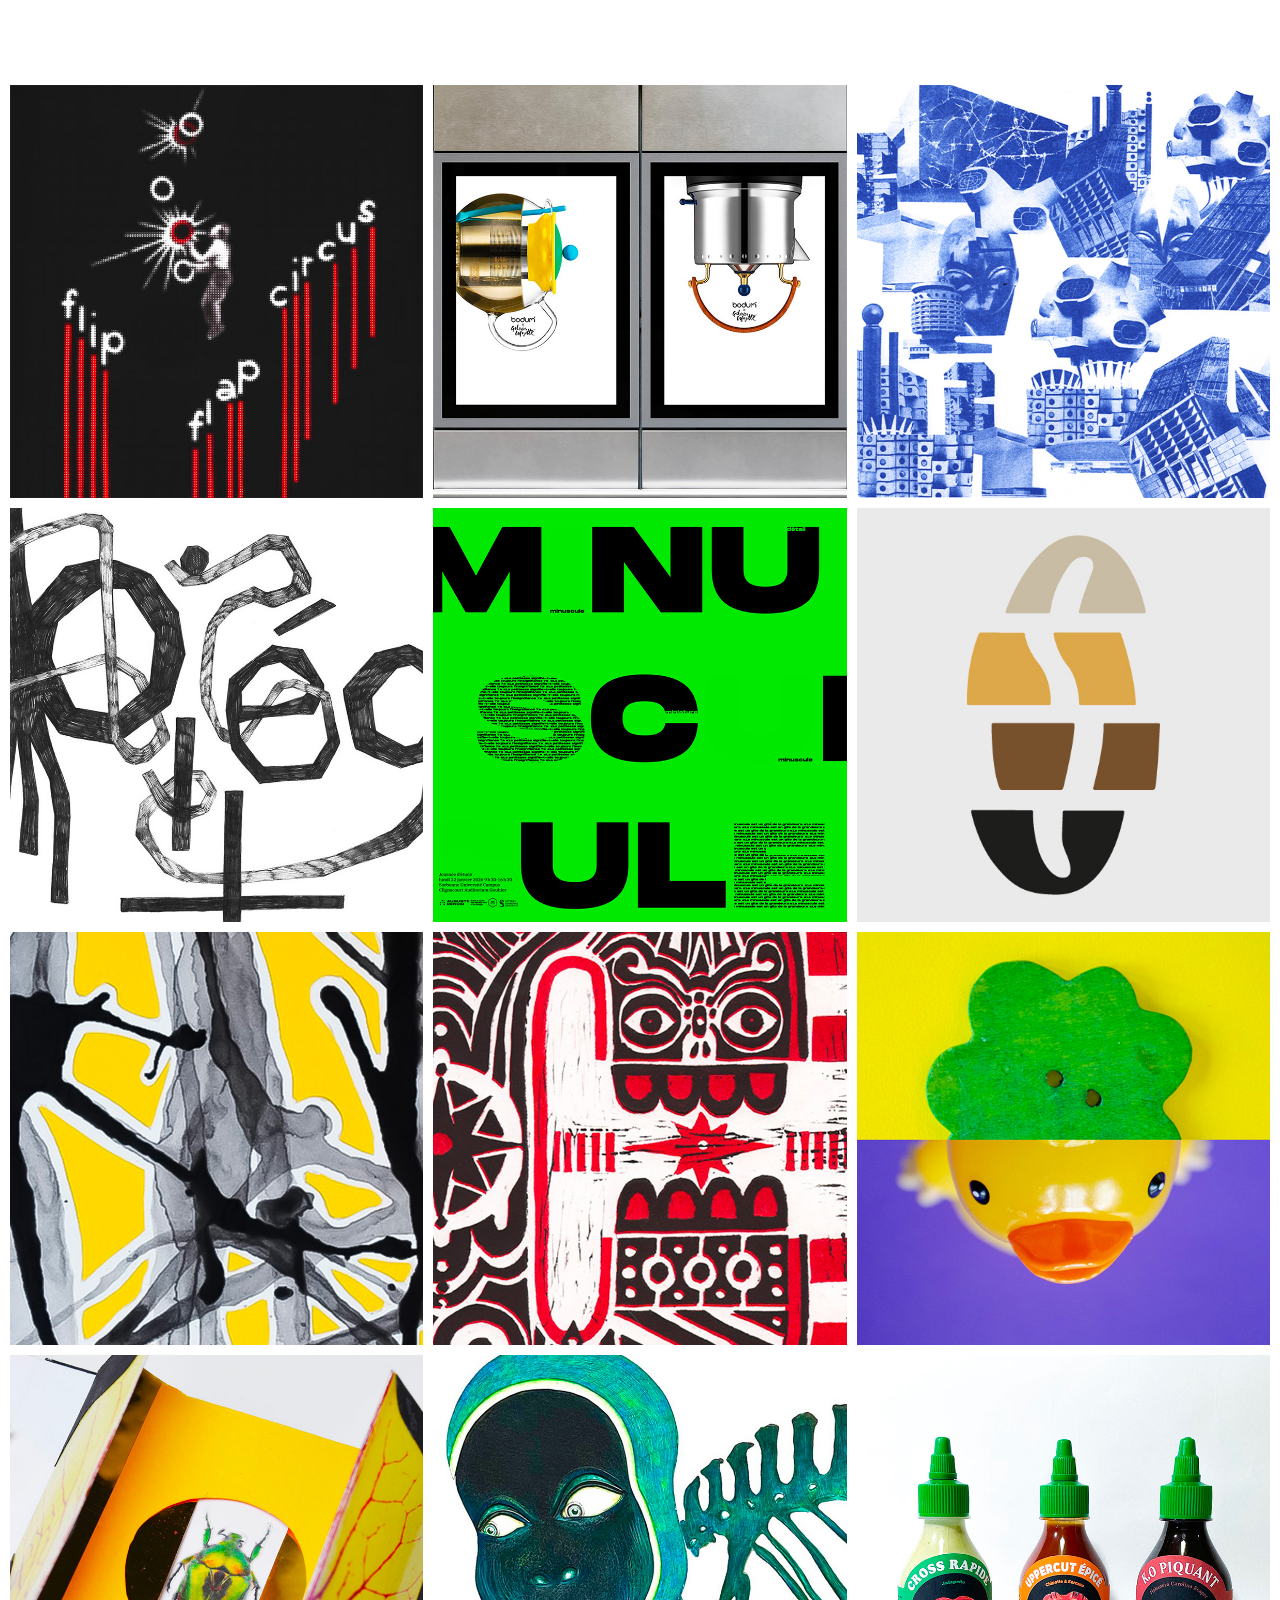
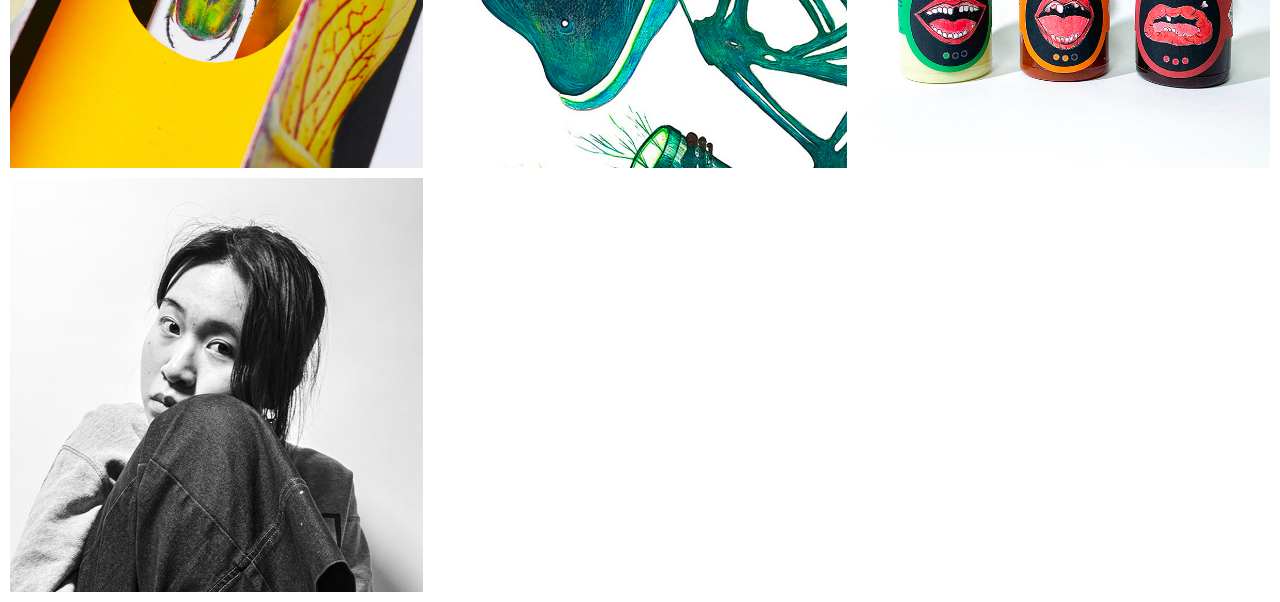
==== commit bfcde352: "mardi" ====
--- a/index.html
+++ b/index.html
@@ -12,15 +12,9 @@
 <body>
 <header class="project-banner">
     <span class="banner-name">Eloïse Ni</span>
+    <a href="a_propos.html" class="banner-link">À propos</a>
 </header>
     <main>
-        <div class="grid-image-centrale">
-            <a class="image-container bleu-propos" href="a_propos.html">
-                <img src="images/00_a_propos.jpg" alt="À propos">
-                <p class="image-text">À propos</p>
-            </a>
-        </div>
-
         
         <div class="grid">
 
@@ -92,6 +86,50 @@
         </div>
 
     </main>
+
+
+<script>
+const banner = document.querySelector(".project-banner");
+
+const projectColors = {
+    "rouge-flip": "rgb(195, 23, 0)",
+    "gris-bodum": "rgb(100, 100, 100)",
+    "bleu-futurzine": "rgb(39, 62, 142)",
+    "noir-faits": "rgb(100, 100, 100)",
+    "vert-fluo": "rgb(17, 255, 0)",
+    "marron-kabane": "rgb(130, 81, 44)",
+    "jaune-leporello": "rgb(34, 164, 57)",
+    "rouge-lino": "rgb(205, 23, 25)",
+    "violet-objets": "rgb(104, 84, 205)",
+    "vert-reliure": "rgb(5, 90, 28)",
+    "vert-symbiose": "rgb(141, 190, 35)",
+    "orange-sauces": "rgb(237, 109, 4)",
+    "noirr-platon": "rgb(100, 100, 100)",
+    "bleu-propos": "#0059a6"
+};
+
+const initialColor = "rgb(100, 100, 100)";
+
+document.querySelectorAll(".image-container").forEach(project => {
+
+    project.addEventListener("mouseenter", () => {
+        for (const className in projectColors) {
+            if (project.classList.contains(className)) {
+                banner.style.backgroundColor = projectColors[className];
+                break;
+            }
+        }
+    });
+
+    project.addEventListener("mouseleave", () => {
+        banner.style.backgroundColor = initialColor;
+    });
+
+});
+</script>
+</body>
+</html>
+
 </body>
 
 
--- a/style.css
+++ b/style.css
@@ -2,21 +2,18 @@
     font-family: jakarta;
     src: url("typo/jakarta/PlusJakartaSans-Medium.otf") format("opentype");
 }
-
 @font-face {
     font-family: jakarta-light;
     src: url("typo/jakarta/PlusJakartaSans-Light.otf") format("opentype");
     font-weight: 300;
 }
-
 @font-face {
     font-family: feroniapi;
     src: url("typo/feroniapi/Feroniapi-MediumItalic.otf");
 }
 
-
 body {
-    background-color: #fdfdfd;
+    background-color: #ffffff;
     color: black;
     font-family: jakarta;
     max-width: 1920px;
@@ -29,23 +26,16 @@
     color: black;
 }
 
-img {
-    width: 100%;
-    height: auto;
-    display: block;
-}
-
-p span {
-    color: rgb(0, 0, 0);
-}
-
+p span,
 .alert {
     color: rgb(0, 0, 0);
 }
 
-
-
-/* ACCUEIL */
+img {
+    display: block;
+    width: 100%;
+    height: auto;
+}
 
 header {
     display: grid;
@@ -61,6 +51,11 @@
     padding: 10px;
 }
 
+.item-grid {
+    display: grid;
+    gap: 24px;
+}
+
 .grid-image-centrale {
     display: grid;
     grid-template-columns: repeat(3, minmax(0, 1fr));
@@ -74,29 +69,16 @@
 }
 
 .grid-image-centrale img {
+    display: block;
     width: 100%;
     height: auto;
-    display: block;
-}
-
-@media screen and (max-width: 600px) {
-    .grid-image-centrale {
-        grid-template-columns: repeat(3, minmax(0, 1fr));
-        gap: 10px;
-        padding: 10px;
-    }
-}
-
-.item-grid {
-    gap: 24px;
+}
+
+.image-container {
+    position: relative;
     display: grid;
-}
-
-.image-container {
-    display: grid;
-    position: relative;
+    min-width: 0;
     text-decoration: none;
-    min-width: 0;
 }
 
 .image-container img {
@@ -106,17 +88,17 @@
 }
 
 .grid .image-container {
-    min-width: 0;
-    width: 100%;
+    width: 100%;
+    min-width: 0;
     aspect-ratio: 1 / 1;
     overflow: hidden;
 }
 
 .grid .image-container img {
+    display: block;
     width: 100%;
     height: 100%;
     object-fit: cover;
-    display: block;
 }
 
 .image-container .image-text {
@@ -127,15 +109,15 @@
     width: 100%;
     height: 100%;
     box-sizing: border-box;
+    margin: 0;
+    padding: 20px;
     opacity: 0;
     transition: opacity 0.3s ease;
-    margin: 0;
     color: white;
     font-family: jakarta;
     font-size: clamp(14px, 2.2vw, 35px);
     font-weight: bold;
     text-align: center;
-    padding: 20px;
 }
 
 .image-container:hover .image-text {
@@ -150,52 +132,37 @@
     background-color: rgba(195, 23, 0, 0.70);
 }
 
-.gris-bodum .image-text {
+.gris-bodum .image-text,
+.noir-faits .image-text,
+.noirr-platon .image-text {
     background-color: rgba(0, 0, 0, 0.70);
 }
-
-.noir-faits .image-text {
-    background-color: rgba(0, 0, 0, 0.70);
-}
-
 .bleu-futurzine .image-text {
     background-color: rgba(39, 62, 142, 0.70);
 }
-
 .vert-fluo .image-text {
     background-color: rgba(17, 255, 0, 0.70);
 }
-
 .marron-kabane .image-text {
     background-color: rgba(130, 81, 44, 0.70);
 }
-
 .jaune-leporello .image-text {
     background-color: rgba(255, 238, 0, 0.70);
 }
-
 .rouge-lino .image-text {
     background-color: rgba(205, 23, 25, 0.70);
 }
-
 .violet-objets .image-text {
     background-color: rgba(104, 84, 205, 0.70);
 }
-
 .vert-reliure .image-text {
     background-color: rgba(5, 90, 28, 0.70);
 }
-
 .vert-symbiose .image-text {
     background-color: rgba(141, 190, 35, 0.70);
 }
-
 .orange-sauces .image-text {
     background-color: rgba(237, 109, 4, 0.70);
-}
-
-.noirr-platon .image-text {
-    background-color: rgba(0, 0, 0, 0.70);
 }
 
 .overlay {
@@ -204,10 +171,10 @@
     left: 0;
     width: 100%;
     height: 100%;
-    background-color: rgb(255, 255, 255);
     display: flex;
     justify-content: center;
     align-items: center;
+    background-color: rgb(255, 255, 255);
     opacity: 1;
     transition: opacity 0.3s ease;
 }
@@ -224,86 +191,6 @@
     background-color: rgba(9, 0, 0, 0.5);
 }
 
-
-
-
-
-
-
-/* MOBILE */
-
-@media screen and (max-width: 600px) {
-
-    /* Page Accueil */
-
-    header {
-        padding: 10px;
-    }
-
-    h1 {
-        font-size: 32px;
-    }
-
-    .grid {
-        grid-template-columns: 1fr;
-        gap: 10px;
-        padding: 10px;
-    }
-
-    .image-container .image-text {
-        font-size: 22px;
-        opacity: 1;
-    }
-
-
-    /* Page Projets */
-
-    .project-layout {
-        grid-template-columns: 1fr;
-        gap: 20px;
-        padding: 10px;
-    }
-
-    .project-info {
-        border-right: none;
-        border-bottom: 1px solid black;
-        padding: 10px 0 20px 0;
-    }
-
-    .project-info h1 {
-        font-size: 24px;
-        margin-bottom: 15px;
-    }
-
-    .project-info p {
-        font-size: 14px;
-    }
-
-    .project-image {
-        padding: 0;
-        width: 100%;
-    }
-
-    .project-image img {
-        width: 100%;
-        height: auto;
-        object-fit: contain;
-    }
-
-}
-
-
-
-
-
-
-
-
-
-
-
-/* PAGES PROJETS — MISE EN PAGE */
-
 .project-page {
     margin: 0;
     padding: 0;
@@ -318,35 +205,35 @@
     padding: 10px;
 }
 
-/* Cartel gauche */
-
 .project-info {
     padding: 20px;
     border-right: 1px solid black;
 }
 
 .project-info h1 {
+    margin: 0;
+    padding: 0;
     font-family: jakarta;
     font-size: clamp(14px, 2.2vw, 35px);
     font-weight: bold;
     text-align: left;
-    margin: 0;
-    padding: 0;
     text-decoration: none;
 }
-
 
 .project-info p {
     text-align: left;
     line-height: 1.2;
 }
 
+.project-info>p {
+    font-family: jakarta-light;
+    font-weight: 300;
+}
+
 .project-details p {
     line-height: 1.2;
     margin: 0;
 }
-
-/* Lignes */
 
 .project-info hr {
     border: none;
@@ -354,14 +241,16 @@
     margin: 15px 0;
 }
 
-/* Images */
+.project-category {
+    margin-bottom: 5px;
+}
 
 .project-image {
     display: flex;
     justify-content: center;
     align-items: flex-start;
+    min-width: 0;
     padding: 20px 10px 0 10px;
-    min-width: 0;
 }
 
 .project-image img {
@@ -371,118 +260,147 @@
     margin: 0;
 }
 
-/* Couleur Titre Projet */
-
 .propos-page .project-info h1 {
     color: rgb(0, 89, 166);
 }
-
 .circus-page .project-info h1 {
     color: rgb(195, 23, 0);
 }
-
-.bodum-page .project-info h1 {
+.bodum-page .project-info h1,
+.faits-page .project-info h1,
+.platon-page .project-info h1 {
     color: rgba(0, 0, 0, 0.65);
 }
-
 .futurzine-page .project-info h1 {
-    color: rgba(39, 62, 142);
-}
-
-.faits-page .project-info h1 {
-    color: rgba(0, 0, 0, 0.65);
-}
-
+    color: rgb(39, 62, 142);
+}
 .jde-page .project-info h1 {
     color: rgb(17, 255, 0);
 }
-
 .kabane-page .project-info h1 {
-    color: rgba(130, 81, 44)
-}
-
+    color: rgb(130, 81, 44);
+}
 .leporello-page .project-info h1 {
-    color: rgba(34, 164, 57)
-}
-
+    color: rgb(34, 164, 57);
+}
 .lino-page .project-info h1 {
-    color: rgba(205, 23, 25)
-}
-
+    color: rgb(205, 23, 25);
+}
 .objets-page .project-info h1 {
-    color: rgba(104, 84, 205)
-}
-
+    color: rgb(104, 84, 205);
+}
 .reliure-page .project-info h1 {
-    color: rgba(82, 124, 50)
-}
-
+    color: rgb(82, 124, 50);
+}
 .symbiose-page .project-info h1 {
-    color: rgba(141, 190, 35)
-}
-
+    color: rgb(141, 190, 35);
+}
 .sauces-page .project-info h1 {
-    color: rgba(237, 109, 4)
-}
-
-.platon-page .project-info h1 {
-    color: rgba(0, 0, 0, 0.65)
-}
-
-
-
-
-
-/* A PROPOS */
-
-body.propos-page {
+    color: rgb(237, 109, 4);
+}
+
+.propos-page,
+.circus-page,
+.bodum-page,
+.futurzine-page,
+.faits-page,
+.jde-page,
+.kabane-page,
+.leporello-page,
+.lino-page,
+.objets-page,
+.reliure-page,
+.symbiose-page,
+.sauces-page,
+.platon-page {
+    box-sizing: border-box;
     width: 100%;
     max-width: none;
-    min-height: 100vh;
     margin: 0;
     padding: 10px;
-    background-color: rgb(255, 255, 255);
-}
-
-.circus-page header {
-    display: block;
-}
-
-.circus-page main {
-    width: 100%;
-}
-
-@media screen and (max-width: 600px) {
-    .circus-page .project-info h1 {
-        font-size: 24px;
-    }
-}
-
-
-/* FLIP FLAP CIRCUS — MISE EN PAGE ORDINATEUR */
-
-body.circus-page {
-    box-sizing: border-box;
-    width: 100%;
-    max-width: none;
-    margin: 0;
-    padding: 10px;
-}
-
-.circus-page .project-layout {
+}
+
+.propos-page .project-layout,
+.circus-page .project-layout,
+.bodum-page .project-layout,
+.futurzine-page .project-layout,
+.faits-page .project-layout,
+.jde-page .project-layout,
+.kabane-page .project-layout,
+.leporello-page .project-layout,
+.lino-page .project-layout,
+.objets-page .project-layout,
+.reliure-page .project-layout,
+.symbiose-page .project-layout,
+.sauces-page .project-layout,
+.platon-page .project-layout {
     display: grid;
     grid-template-columns: 1fr 2fr;
     gap: 0;
-    padding: 0;
     min-height: calc(100vh - 20px);
-}
-
-.circus-page .project-info {
+    padding: 0;
+}
+
+.propos-page .project-info,
+.circus-page .project-info,
+.bodum-page .project-info,
+.futurzine-page .project-info,
+.faits-page .project-info,
+.jde-page .project-info,
+.kabane-page .project-info,
+.leporello-page .project-info,
+.lino-page .project-info,
+.objets-page .project-info,
+.reliure-page .project-info,
+.symbiose-page .project-info,
+.sauces-page .project-info,
+.platon-page .project-info {
     padding: 10px 20px 10px 10px;
     border-right: 1px solid black;
 }
 
-.circus-page .project-image {
+.bodum-page .project-info h1,
+.jde-page .project-info h1 {
+    font-size: 35px;
+}
+
+.propos-page .project-image {
+    display: flex;
+    justify-content: center;
+    align-items: flex-start;
+    min-width: 0;
+    padding: 0;
+}
+
+.propos-page .project-image img {
+    display: block;
+    width: 100%;
+    max-width: 100%;
+    height: auto;
+    object-fit: contain;
+    object-position: top center;
+    margin: 0;
+}
+
+.propos-page>.project-banner {
+    width: calc(100% + 20px);
+    margin: -10px -10px 0;
+}
+
+.circus-page main {
+    width: 100%;
+}
+
+.circus-page header {
+    display: block;
+}
+
+.circus-page .project-image,
+.jde-page .project-image,
+.lino-page .project-image,
+.objets-page .project-image,
+.symbiose-page .project-image,
+.platon-page .project-image {
     display: flex;
     justify-content: stretch;
     align-items: flex-start;
@@ -490,7 +408,12 @@
     padding: 0;
 }
 
-.circus-page .project-image img {
+.circus-page .project-image img,
+.jde-page .project-image img,
+.lino-page .project-image img,
+.objets-page .project-image img,
+.symbiose-page .project-image img,
+.platon-page .project-image img {
     display: block;
     width: 100%;
     max-width: 100%;
@@ -505,65 +428,11 @@
     margin-bottom: 10px;
 }
 
-/* FLIP FLAP CIRCUS — TÉLÉPHONE */
-
-@media screen and (max-width: 600px) {
-
-    body.circus-page {
-        padding: 10px;
-    }
-
-    .circus-page .project-layout {
-        grid-template-columns: 1fr;
-        gap: 10px;
-        min-height: auto;
-        padding: 0;
-    }
-
-    .circus-page .project-info {
-        padding: 10px;
-        border-right: none;
-        border-bottom: 1px solid black;
-    }
-
-    .circus-page .project-image {
-        width: 100%;
-        padding: 10px 0 0 0;
-    }
-
-    .circus-page .project-image img {
-        width: 100%;
-        max-width: 100%;
-        height: auto;
-        object-fit: contain;
-    }
-}
-
-
-/* BODUM — MISE EN PAGE ORDINATEUR */
-
-body.bodum-page {
-    box-sizing: border-box;
-    width: 100%;
-    max-width: none;
-    margin: 0;
-    padding: 10px;
-}
-
-.bodum-page .project-layout {
-    display: grid;
-    grid-template-columns: 1fr 2fr;
-    gap: 0;
-    padding: 0;
-    min-height: calc(100vh - 20px);
-}
-
-.bodum-page .project-info {
-    padding: 10px 20px 10px 10px;
-    border-right: 1px solid black;
-}
-
-.bodum-page .project-image {
+.bodum-page .project-image,
+.faits-page .project-image,
+.kabane-page .project-image,
+.sauces-page .project-image,
+.reliure-page .project-image {
     display: block;
     min-width: 0;
     padding: 0;
@@ -576,165 +445,75 @@
     width: 100%;
 }
 
-.bodum-page .band img {
+.bodum-page .band img,
+.faits-page .band img {
     display: block;
     width: 100%;
     height: auto;
     margin: 0;
 }
 
-
-/* BODUM — MISE EN PAGE ORDINATEUR */
-
-body.bodum-page {
+.faits-page .band {
+    display: block;
+    width: 100%;
+    margin: 0;
+    padding: 0;
+}
+
+.futurzine-page .project-info,
+.leporello-page .project-info,
+.leporello-page .project-image,
+.reliure-page .project-info,
+.reliure-page .project-image {
     box-sizing: border-box;
-    width: 100%;
-    max-width: none;
-    margin: 0;
-    padding: 10px;
-}
-
-.bodum-page .project-layout {
-    display: grid;
-    grid-template-columns: 1fr 2fr;
-    gap: 0;
-    padding: 0;
-    min-height: calc(100vh - 20px);
-}
-
-.bodum-page .project-info {
-    padding: 10px 20px 10px 10px;
-    border-right: 1px solid black;
-}
-
-.bodum-page .project-info h1 {
-    font-size: 35px;
-}
-
-.bodum-page .project-image {
-    display: block;
-    min-width: 0;
-    padding: 0;
-}
-
-.bodum-page .band {
-    display: flex;
-    flex-direction: column;
-    gap: 0;
-    width: 100%;
-}
-
-.bodum-page .band img {
-    display: block;
-    width: 100%;
-    height: auto;
-    margin: 0;
-}
-
-
-/* BODUM — TÉLÉPHONE */
-
-@media screen and (max-width: 600px) {
-
-    body.bodum-page {
-        padding: 10px;
-    }
-
-    .bodum-page .project-layout {
-        grid-template-columns: 1fr;
-        gap: 10px;
-        min-height: auto;
-        padding: 0;
-    }
-
-    .bodum-page .project-info {
-        padding: 10px;
-        border-right: none;
-        border-bottom: 1px solid black;
-    }
-
-    .bodum-page .project-info h1 {
-        font-size: 24px;
-    }
-
-    .bodum-page .project-image {
-        width: 100%;
-        padding: 10px 0 0;
-    }
-
-    .bodum-page .band {
-        width: 100%;
-    }
-
-    .bodum-page .band img {
-        width: 100%;
-        height: auto;
-    }
-}
-
-/* FUTURZINE — MISE EN PAGE ORDINATEUR */
-
-body.futurzine-page {
+}
+
+.futurzine-page .project-image {
+    display: block;
     box-sizing: border-box;
-    width: 100%;
-    max-width: none;
-    min-height: 100vh;
-    margin: 0;
-    padding: 10px;
-}
-
-.futurzine-page .project-layout {
-    display: grid;
-    grid-template-columns: 1fr 2fr;
-    gap: 0;
-    padding: 0;
-    min-height: calc(100vh - 20px);
-}
-
-.futurzine-page .project-info {
-    box-sizing: border-box;
-    padding: 10px 20px 10px 10px;
-    border-right: 1px solid black;
-}
-
-/* COLONNE DES IMAGES */
-
-.futurzine-page .project-image {
-    display: block;
-    box-sizing: border-box;
-    min-width: 0;
-    padding: 0;
-}
-
-/* CARROUSEL */
+    min-width: 0;
+    padding: 0;
+}
+
+.futurzine-carousel,
+.leporello-carousel,
+.reliure-carousel {
+    position: relative;
+    width: 100%;
+    min-width: 0;
+    overflow: hidden;
+}
 
 .futurzine-carousel {
-    position: relative;
-    display: block;
-    width: 100%;
-    min-width: 0;
-    overflow: hidden;
-    margin: 0;
-    padding: 0;
+    display: block;
+    margin: 0;
+    padding: 0;
+}
+
+.futurzine-track,
+.leporello-track,
+.reliure-track {
+    display: flex;
+    width: 100%;
+    transition: transform 0.4s ease;
 }
 
 .futurzine-track {
-    display: flex;
-    width: 100%;
-    transition: transform 0.4s ease;
     margin: 0;
     padding: 0;
 }
 
 .futurzine-slide {
+    display: block;
     flex: 0 0 100%;
     min-width: 0;
-    display: block;
-    margin: 0;
-    padding: 0;
-}
-
-.futurzine-slide img {
+    margin: 0;
+    padding: 0;
+}
+
+.futurzine-slide img,
+.leporello-slide img,
+.reliure-slide img {
     display: block;
     width: 100%;
     max-width: 100%;
@@ -742,26 +521,117 @@
     object-fit: contain;
     object-position: top left;
     margin: 0;
-    padding: 0;
-}
-
-/* FLÈCHES */
-
-.futurzine-controls {
+}
+
+.futurzine-slide img {
+    padding: 0;
+}
+
+.futurzine-image-dessous {
+    display: block;
+    width: 100%;
+    margin: 0;
+    padding: 0;
+}
+
+.futurzine-image-dessous img {
+    display: block;
+    width: 100%;
+    height: auto;
+    object-fit: contain;
+    margin: 0;
+    padding: 0;
+}
+
+.faits-page .band {
+    margin: 0;
+    padding: 0;
+}
+
+.jde-page .project-image,
+.lino-page .project-image,
+.objets-page .project-image,
+.symbiose-page .project-image,
+.platon-page .project-image {
+    display: flex;
+    justify-content: stretch;
+    align-items: flex-start;
+    min-width: 0;
+    padding: 0;
+}
+
+.kabane-page .project-image img,
+.sauces-page .project-image img {
+    display: block;
+    width: 100%;
+    height: auto;
+    margin: 0;
+}
+
+.leporello-page .project-image {
+    display: block;
+    min-width: 0;
+    padding: 0;
+}
+
+.leporello-track,
+.reliure-track {
+    margin: 0;
+}
+
+.leporello-slide,
+.reliure-slide {
+    display: flex;
+    flex: 0 0 100%;
+    justify-content: flex-start;
+    align-items: flex-start;
+    min-width: 0;
+}
+
+.reliure-slide img,
+.leporello-slide img {
+    object-position: top left;
+}
+
+.reliure-page .project-image {
+    display: block;
+    min-width: 0;
+    padding: 0;
+}
+
+.reliure-page .project-poem {
+    font-family: feroniapi;
+    font-style: italic;
+    color: rgb(82, 124, 50);
+    font-size: clamp(14px, 1.2vw, 18px);
+    line-height: 1.3;
+}
+
+.reliure-page .project-poem p {
+    color: rgb(82, 124, 50);
+    text-align: left;
+    margin: 0 0 12px;
+}
+
+.futurzine-controls,
+.leporello-controls,
+.reliure-controls {
     position: absolute;
     top: 50%;
     left: 0;
-    width: 100%;
     display: flex;
     justify-content: space-between;
     align-items: center;
+    width: 100%;
     padding: 0 10px;
     box-sizing: border-box;
     transform: translateY(-50%);
     pointer-events: none;
 }
 
-.futurzine-controls button {
+.futurzine-controls button,
+.leporello-controls button,
+.reliure-controls button {
     display: flex;
     justify-content: center;
     align-items: center;
@@ -779,1324 +649,261 @@
     pointer-events: auto;
 }
 
-/* IMAGE FUTURE VISION 5 */
-
-.futurzine-image-dessous {
-    display: block;
-    width: 100%;
-    margin: 0;
-    padding: 0;
-}
-
-.futurzine-image-dessous img {
-    display: block;
-    width: 100%;
-    height: auto;
-    object-fit: contain;
-    margin: 0;
-    padding: 0;
-}
-
-/* FUTURZINE — TÉLÉPHONE */
+header.project-banner {
+    position: sticky;
+    top: 0;
+    z-index: 1000;
+    display: flex;
+    justify-content: flex-start;
+    align-items: center;
+    width: 100%;
+    min-height: 75px;
+    box-sizing: border-box;
+    padding: 10px 25px;
+    margin: 0;
+    color: white;
+}
+
+.project-banner .banner-name {
+    font-family: jakarta;
+    font-size: 34px;
+    line-height: 1;
+    font-weight: normal;
+}
+
+.project-banner {
+    background-color: rgb(255, 255, 255);
+    transition: background-color 0.3s ease;
+}
+
+.bodum-page .project-banner,
+.faits-page .project-banner,
+.platon-page .project-banner {
+    background-color: rgb(100, 100, 100);
+}
+.propos-page .project-banner {
+    background-color: rgb(0, 89, 166);
+}
+.circus-page .project-banner {
+    background-color: rgb(195, 23, 0);
+}
+.futurzine-page .project-banner {
+    background-color: rgb(39, 62, 142);
+}
+.jde-page .project-banner {
+    background-color: rgb(26, 255, 0);
+}
+.kabane-page .project-banner {
+    background-color: rgb(130, 81, 44);
+}
+.leporello-page .project-banner {
+    background-color: rgb(34, 164, 57);
+}
+.lino-page .project-banner {
+    background-color: rgb(205, 23, 25);
+}
+.objets-page .project-banner {
+    background-color: rgb(104, 84, 205);
+}
+.reliure-page .project-banner {
+    background-color: rgb(82, 124, 50);
+}
+.symbiose-page .project-banner {
+    background-color: rgb(141, 190, 35);
+}
+.sauces-page .project-banner {
+    background-color: rgb(237, 109, 4);
+}
+
+.project-page>.project-banner,
+.propos-page>.project-banner {
+    width: calc(100% + 20px);
+    margin: -10px -10px 0;
+}
 
 @media screen and (max-width: 600px) {
 
-    body.futurzine-page {
+    header {
         padding: 10px;
     }
-
-    .futurzine-page .project-layout {
+    h1 {
+        font-size: 32px;
+    }
+    .grid {
+        grid-template-columns: 1fr;
+        gap: 10px;
+        padding: 10px;
+    }
+    .grid-image-centrale {
+        grid-template-columns: repeat(3, minmax(0, 1fr));
+        gap: 10px;
+        padding: 10px;
+    }
+    .image-container .image-text {
+        font-size: 22px;
+        opacity: 1;
+    }
+    .project-layout {
+        grid-template-columns: 1fr;
+        gap: 20px;
+        padding: 10px;
+    }
+    .project-info {
+        padding: 10px 0 20px 0;
+        border-right: none;
+        border-bottom: 1px solid black;
+    }
+    .project-info h1 {
+        font-size: 24px;
+        margin-bottom: 15px;
+    }
+    .project-info p {
+        font-size: 14px;
+    }
+    .project-image {
+        width: 100%;
+        padding: 0;
+    }
+    .project-image img {
+        width: 100%;
+        height: auto;
+        object-fit: contain;
+    }
+    .propos-page,
+    .circus-page,
+    .bodum-page,
+    .futurzine-page,
+    .faits-page,
+    .jde-page,
+    .kabane-page,
+    .leporello-page,
+    .lino-page,
+    .objets-page,
+    .reliure-page,
+    .symbiose-page,
+    .sauces-page,
+    .platon-page {
+        padding: 10px;
+    }
+
+    .propos-page .project-layout,
+    .circus-page .project-layout,
+    .bodum-page .project-layout,
+    .futurzine-page .project-layout,
+    .faits-page .project-layout,
+    .jde-page .project-layout,
+    .kabane-page .project-layout,
+    .leporello-page .project-layout,
+    .lino-page .project-layout,
+    .objets-page .project-layout,
+    .reliure-page .project-layout,
+    .symbiose-page .project-layout,
+    .sauces-page .project-layout,
+    .platon-page .project-layout {
         grid-template-columns: 1fr;
         gap: 10px;
         min-height: auto;
         padding: 0;
     }
 
-    .futurzine-page .project-info {
+    .propos-page .project-info,
+    .circus-page .project-info,
+    .bodum-page .project-info,
+    .futurzine-page .project-info,
+    .faits-page .project-info,
+    .jde-page .project-info,
+    .kabane-page .project-info,
+    .leporello-page .project-info,
+    .lino-page .project-info,
+    .objets-page .project-info,
+    .reliure-page .project-info,
+    .symbiose-page .project-info,
+    .sauces-page .project-info,
+    .platon-page .project-info {
         padding: 10px;
         border-right: none;
         border-bottom: 1px solid black;
     }
 
-    .futurzine-page .project-info h1 {
+    .propos-page .project-info h1,
+    .circus-page .project-info h1,
+    .bodum-page .project-info h1,
+    .futurzine-page .project-info h1,
+    .faits-page .project-info h1,
+    .jde-page .project-info h1,
+    .kabane-page .project-info h1,
+    .leporello-page .project-info h1,
+    .lino-page .project-info h1,
+    .objets-page .project-info h1,
+    .reliure-page .project-info h1,
+    .symbiose-page .project-info h1,
+    .sauces-page .project-info h1,
+    .platon-page .project-info h1 {
         font-size: 24px;
     }
 
-    .futurzine-page .project-image {
+    .propos-page .project-image,
+    .circus-page .project-image,
+    .bodum-page .project-image,
+    .futurzine-page .project-image,
+    .faits-page .project-image,
+    .jde-page .project-image,
+    .kabane-page .project-image,
+    .leporello-page .project-image,
+    .lino-page .project-image,
+    .objets-page .project-image,
+    .reliure-page .project-image,
+    .symbiose-page .project-image,
+    .sauces-page .project-image,
+    .platon-page .project-image {
         width: 100%;
         padding: 10px 0 0;
     }
 
-    .futurzine-slide img {
+    .circus-page .project-image img,
+    .jde-page .project-image img,
+    .lino-page .project-image img,
+    .objets-page .project-image img,
+    .symbiose-page .project-image img,
+    .platon-page .project-image img {
         width: 100%;
         max-width: 100%;
         height: auto;
         object-fit: contain;
     }
 
-    .futurzine-controls {
-        padding: 0 5px;
-    }
-
-    .futurzine-controls button {
-        width: 30px;
-        height: 30px;
-        font-size: 16px;
-    }
-}
-
-
-/* ===================================== */
-/* FAITS DIVERS — ORDINATEUR */
-/* ===================================== */
-
-body.faits-page {
-    box-sizing: border-box;
-    width: 100%;
-    max-width: none;
-    min-height: 100vh;
-    margin: 0;
-    padding: 10px;
-}
-
-.faits-page .project-layout {
-    display: grid;
-    grid-template-columns: 1fr 2fr;
-    gap: 0;
-    padding: 0;
-    min-height: calc(100vh - 20px);
-}
-
-.faits-page .project-info {
-    padding: 10px 20px 10px 10px;
-    border-right: 1px solid black;
-}
-
-.faits-page .project-image {
-    display: block;
-    min-width: 0;
-    padding: 0;
-}
-
-.faits-page .band {
-    display: block;
-    width: 100%;
-    margin: 0;
-    padding: 0;
-}
-
-.faits-page .band img {
-    display: block;
-    width: 100%;
-    height: auto;
-    margin: 0;
-    padding: 0;
-}
-
-
-/* ===================================== */
-/* FAITS DIVERS — TÉLÉPHONE */
-/* ===================================== */
-
-@media screen and (max-width: 600px) {
-
-    body.faits-page {
-        padding: 10px;
-    }
-
-    .faits-page .project-layout {
-        grid-template-columns: 1fr;
-        gap: 10px;
-        min-height: auto;
-        padding: 0;
-    }
-
-    .faits-page .project-info {
-        padding: 10px;
-        border-right: none;
-        border-bottom: 1px solid black;
-    }
-
-    .faits-page .project-info h1 {
-        font-size: 24px;
-    }
-
-    .faits-page .project-image {
-        width: 100%;
-        padding: 10px 0 0;
-    }
-
-    .faits-page .band {
-        width: 100%;
-    }
-
-    .faits-page .band img {
-        width: 100%;
-        height: auto;
-    }
-}
-
-
-/* JDE */
-
-body.jde-page {
-    box-sizing: border-box;
-    width: 100%;
-    max-width: none;
-    margin: 0;
-    padding: 10px;
-}
-
-.jde-page .project-layout {
-    display: grid;
-    grid-template-columns: 1fr 2fr;
-    gap: 0;
-    padding: 0;
-    min-height: calc(100vh - 20px);
-}
-
-.jde-page .project-info {
-    padding: 10px 20px 10px 10px;
-    border-right: 1px solid black;
-}
-
-.jde-page .project-info h1 {
-    font-size: 35px;
-}
-
-.jde-page .project-image {
-    display: flex;
-    justify-content: stretch;
-    align-items: flex-start;
-    min-width: 0;
-    padding: 0;
-}
-
-.jde-page .project-image img {
-    display: block;
-    width: 100%;
-    max-width: 100%;
-    height: calc(100vh - 20px);
-    object-fit: contain;
-    object-position: top left;
-    margin: 0;
-}
-
-
-/* JDE — TÉLÉPHONE */
-
-@media screen and (max-width: 600px) {
-
-    body.jde-page {
-        padding: 10px;
-    }
-
-    .jde-page .project-layout {
-        grid-template-columns: 1fr;
-        gap: 10px;
-        min-height: auto;
-        padding: 0;
-    }
-
-    .jde-page .project-info {
-        padding: 10px;
-        border-right: none;
-        border-bottom: 1px solid black;
-    }
-
-    .jde-page .project-info h1 {
-        font-size: 24px;
-    }
-
-    .jde-page .project-image {
-        width: 100%;
-        padding: 10px 0 0;
-    }
-
-    .jde-page .project-image img {
+    .propos-page .project-image img {
         width: 100%;
         max-width: 100%;
         height: auto;
         object-fit: contain;
     }
-}
-
-/* KABANE CAFÉ — MISE EN PAGE COMME BODUM */
-
-body.kabane-page {
-    box-sizing: border-box;
-    width: 100%;
-    max-width: none;
-    min-height: 100vh;
-    margin: 0;
-    padding: 10px;
-    background-color: white;
-}
-
-.kabane-page .project-layout {
-    display: grid;
-    grid-template-columns: 1fr 2fr;
-    gap: 0;
-    padding: 0;
-    min-height: calc(100vh - 20px);
-}
-
-.kabane-page .project-info {
-    padding: 10px 20px 10px 10px;
-    border-right: 1px solid black;
-}
-
-.kabane-page .project-image {
-    display: block;
-    min-width: 0;
-    padding: 0;
-}
-
-.kabane-page .project-image img {
-    display: block;
-    width: 100%;
-    height: auto;
-    margin: 0;
-}
-
-/* KABANE CAFÉ — TÉLÉPHONE */
-
-@media screen and (max-width: 600px) {
-
-    body.kabane-page {
-        padding: 10px;
-    }
-
-    .kabane-page .project-layout {
-        grid-template-columns: 1fr;
-        gap: 10px;
-        min-height: auto;
-        padding: 0;
-    }
-
-    .kabane-page .project-info {
-        padding: 10px;
-        border-right: none;
-        border-bottom: 1px solid black;
-    }
-
-    .kabane-page .project-info h1 {
-        font-size: 24px;
-    }
-
-    .kabane-page .project-image {
+
+    .bodum-page .band,
+    .faits-page .band {
         width: 100%;
-        padding: 10px 0 0;
-    }
-
-    .kabane-page .project-image img {
+    }
+
+    .bodum-page .band img,
+    .faits-page .band img {
         width: 100%;
         height: auto;
     }
-}
-
-
-
-/* LEPORELLO — MISE EN PAGE COMME FUTURZINE */
-
-body.leporello-page {
-    box-sizing: border-box;
-    width: 100%;
-    max-width: none;
-    min-height: 100vh;
-    margin: 0;
-    padding: 10px;
-}
-
-.leporello-page .project-layout {
-    display: grid;
-    grid-template-columns: 1fr 2fr;
-    gap: 0;
-    padding: 0;
-    min-height: calc(100vh - 20px);
-}
-
-.leporello-page .project-info {
-    box-sizing: border-box;
-    padding: 10px 20px 10px 10px;
-    border-right: 1px solid black;
-}
-
-/* COLONNE DES IMAGES */
-
-.leporello-page .project-image {
-    display: block;
-    box-sizing: border-box;
-    min-width: 0;
-    padding: 0;
-}
-
-/* CARROUSEL */
-
-.leporello-carousel {
-    position: relative;
-    width: 100%;
-    min-width: 0;
-    overflow: hidden;
-}
-
-.leporello-track {
-    display: flex;
-    width: 100%;
-    transition: transform 0.4s ease;
-}
-
-.leporello-slide {
-    flex: 0 0 100%;
-    min-width: 0;
-    display: flex;
-    justify-content: flex-start;
-    align-items: flex-start;
-}
-
-.leporello-slide img {
-    display: block;
-    width: 100%;
-    max-width: 100%;
-    height: calc(100vh - 20px);
-    object-fit: contain;
-    object-position: top left;
-    margin: 0;
-}
-
-/* FLÈCHES */
-
-.leporello-controls {
-    position: absolute;
-    top: 50%;
-    left: 0;
-    width: 100%;
-    display: flex;
-    justify-content: space-between;
-    align-items: center;
-    padding: 0 10px;
-    box-sizing: border-box;
-    transform: translateY(-50%);
-    pointer-events: none;
-}
-
-.leporello-controls button {
-    display: flex;
-    justify-content: center;
-    align-items: center;
-    width: 34px;
-    height: 34px;
-    padding: 0;
-    border: 1px solid black;
-    border-radius: 0;
-    background-color: #fefefe;
-    color: black;
-    font-family: feroniapi;
-    font-size: 18px;
-    line-height: 1;
-    cursor: pointer;
-    pointer-events: auto;
-}
-
-/* TÉLÉPHONE */
-
-@media screen and (max-width: 600px) {
-
-    body.leporello-page {
-        padding: 10px;
-    }
-
-    .leporello-page .project-layout {
-        grid-template-columns: 1fr;
-        gap: 10px;
-        min-height: auto;
-        padding: 0;
-    }
-
-    .leporello-page .project-info {
-        padding: 10px;
-        border-right: none;
-        border-bottom: 1px solid black;
-    }
-
-    .leporello-page .project-info h1 {
-        font-size: 24px;
-    }
-
-    .leporello-page .project-image {
+
+    .kabane-page .project-image img,
+    .sauces-page .project-image img {
         width: 100%;
-        padding: 10px 0 0;
-    }
-
-    .leporello-slide img {
-        width: 100%;
-        max-width: 100%;
         height: auto;
-        object-fit: contain;
-    }
-
-    .leporello-controls {
-        padding: 0 5px;
-    }
-
-    .leporello-controls button {
-        width: 30px;
-        height: 30px;
-        font-size: 16px;
-    }
-}
-
-/* FLÈCHES */
-
-.leporello-controls {
-    position: absolute;
-    top: 50%;
-    left: 0;
-    width: 100%;
-    display: flex;
-    justify-content: space-between;
-    align-items: center;
-    padding: 0 10px;
-    box-sizing: border-box;
-    transform: translateY(-50%);
-    pointer-events: none;
-}
-
-.leporello-controls button {
-    display: flex;
-    justify-content: center;
-    align-items: center;
-    width: 34px;
-    height: 34px;
-    padding: 0;
-    border: 1px solid black;
-    border-radius: 0;
-    background-color: #fefefe;
-    color: black;
-    font-family: "Feroniapi";
-    font-size: 18px;
-    line-height: 1;
-    cursor: pointer;
-    pointer-events: auto;
-}
-
-/* COMPTEUR */
-
-.leporello-counter {
-    font-family: jakarta;
-    font-size: 12px;
-    text-align: center;
-    margin-top: 8px;
-}
-
-/* TÉLÉPHONE */
-
-@media screen and (max-width: 600px) {
-
-    body.leporello-page {
-        padding: 10px;
-    }
-
-    .leporello-page .project-layout {
-        grid-template-columns: 1fr;
-        gap: 10px;
-        min-height: auto;
-        padding: 0;
-    }
-
-    .leporello-page .project-info {
-        padding: 10px;
-        border-right: none;
-        border-bottom: 1px solid black;
-    }
-
-    .leporello-page .project-info h1 {
-        font-size: 24px;
-    }
-
-    .leporello-page .project-image {
-        width: 100%;
-        padding: 10px 0 0 0;
-    }
-
-    .leporello-slide img {
-        width: 100%;
-        max-width: 100%;
-        height: auto;
-        object-fit: contain;
-    }
-
-    .leporello-controls {
-        padding: 0 5px;
-    }
-
-    .leporello-controls button {
-        width: 30px;
-        height: 30px;
-        font-size: 16px;
-    }
-
-    .leporello-counter {
-        font-size: 12px;
-    }
-}
-
-
-
-
-
-
-/* LINO — MISE EN PAGE COMME FLIP FLAP CIRCUS */
-
-body.lino-page {
-    box-sizing: border-box;
-    width: 100%;
-    max-width: none;
-    margin: 0;
-    padding: 10px;
-}
-
-.lino-page .project-layout {
-    display: grid;
-    grid-template-columns: 1fr 2fr;
-    gap: 0;
-    padding: 0;
-    min-height: calc(100vh - 20px);
-}
-
-.lino-page .project-info {
-    padding: 10px 20px 10px 10px;
-    border-right: 1px solid black;
-}
-
-.lino-page .project-image {
-    display: flex;
-    justify-content: stretch;
-    align-items: flex-start;
-    min-width: 0;
-    padding: 0;
-}
-
-.lino-page .project-image img {
-    display: block;
-    width: 100%;
-    max-width: 100%;
-    height: calc(100vh - 20px);
-    object-fit: contain;
-    object-position: top left;
-    margin: 0;
-}
-
-/* LINO — TÉLÉPHONE */
-
-@media screen and (max-width: 600px) {
-
-    body.lino-page {
-        padding: 10px;
-    }
-
-    .lino-page .project-layout {
-        grid-template-columns: 1fr;
-        gap: 10px;
-        min-height: auto;
-        padding: 0;
-    }
-
-    .lino-page .project-info {
-        padding: 10px;
-        border-right: none;
-        border-bottom: 1px solid black;
-    }
-
-    .lino-page .project-info h1 {
-        font-size: 24px;
-    }
-
-    .lino-page .project-image {
-        width: 100%;
-        padding: 10px 0 0;
-    }
-
-    .lino-page .project-image img {
-        width: 100%;
-        max-width: 100%;
-        height: auto;
-        object-fit: contain;
-    }
-}
-
-/* OBJETS CROISÉS — MISE EN PAGE COMME LINO */
-
-body.objets-page {
-    box-sizing: border-box;
-    width: 100%;
-    max-width: none;
-    margin: 0;
-    padding: 10px;
-}
-
-.objets-page .project-layout {
-    display: grid;
-    grid-template-columns: 1fr 2fr;
-    gap: 0;
-    padding: 0;
-    min-height: calc(100vh - 20px);
-}
-
-.objets-page .project-info {
-    padding: 10px 20px 10px 10px;
-    border-right: 1px solid black;
-}
-
-.objets-page .project-image {
-    display: flex;
-    justify-content: stretch;
-    align-items: flex-start;
-    min-width: 0;
-    padding: 0;
-}
-
-.objets-page .project-image img {
-    display: block;
-    width: 100%;
-    max-width: 100%;
-    height: calc(100vh - 20px);
-    object-fit: contain;
-    object-position: top left;
-    margin: 0;
-}
-
-/* OBJETS CROISÉS — TÉLÉPHONE */
-
-@media screen and (max-width: 600px) {
-
-    body.objets-page {
-        padding: 10px;
-    }
-
-    .objets-page .project-layout {
-        grid-template-columns: 1fr;
-        gap: 10px;
-        min-height: auto;
-        padding: 0;
-    }
-
-    .objets-page .project-info {
-        padding: 10px;
-        border-right: none;
-        border-bottom: 1px solid black;
-    }
-
-    .objets-page .project-info h1 {
-        font-size: 24px;
-    }
-
-    .objets-page .project-image {
-        width: 100%;
-        padding: 10px 0 0;
-    }
-
-    .objets-page .project-image img {
-        width: 100%;
-        max-width: 100%;
-        height: auto;
-        object-fit: contain;
-    }
-}
-
-/* RELIURE - MISE EN PAGE */
-
-body.reliure-page {
-    box-sizing: border-box;
-    width: 100%;
-    max-width: none;
-    min-height: 100vh;
-    margin: 0;
-    padding: 10px;
-}
-
-.reliure-page .project-layout {
-    display: grid;
-    grid-template-columns: 1fr 2fr;
-    gap: 0;
-    min-height: calc(100vh - 20px);
-    padding: 0;
-}
-
-.reliure-page .project-info {
-    box-sizing: border-box;
-    padding: 10px 20px 10px 10px;
-    border-right: 1px solid black;
-}
-
-.reliure-page .project-image {
-    display: block;
-    box-sizing: border-box;
-    min-width: 0;
-    padding: 0;
-}
-
-/* CARROUSEL */
-
-.reliure-carousel {
-    position: relative;
-    width: 100%;
-    min-width: 0;
-    overflow: hidden;
-}
-
-.reliure-track {
-    display: flex;
-    width: 100%;
-    transition: transform 0.4s ease;
-}
-
-.reliure-slide {
-    flex: 0 0 100%;
-    min-width: 0;
-    display: flex;
-    justify-content: flex-start;
-    align-items: flex-start;
-}
-
-.reliure-slide img {
-    display: block;
-    width: 100%;
-    max-width: 100%;
-    height: calc(100vh - 80px);
-    object-fit: contain;
-    object-position: top left;
-    margin: 0;
-}
-
-/* FLÈCHES */
-
-.reliure-controls {
-    position: absolute;
-    top: 50%;
-    left: 0;
-    width: 100%;
-    display: flex;
-    justify-content: space-between;
-    align-items: center;
-    padding: 0 10px;
-    box-sizing: border-box;
-    transform: translateY(-50%);
-    pointer-events: none;
-}
-
-.reliure-controls button {
-    display: flex;
-    justify-content: center;
-    align-items: center;
-    width: 34px;
-    height: 34px;
-    padding: 0;
-    border: 1px solid black;
-    border-radius: 0;
-    background-color: #fefefe;
-    color: black;
-    font-family: feroniapi;
-    font-size: 18px;
-    line-height: 1;
-    cursor: pointer;
-    pointer-events: auto;
-}
-
-/* TÉLÉPHONE */
-
-@media screen and (max-width: 600px) {
-
-    body.reliure-page {
-        padding: 10px;
-    }
-
-    .reliure-page .project-layout {
-        grid-template-columns: 1fr;
-        gap: 10px;
-        min-height: auto;
-        padding: 0;
-    }
-
-    .reliure-page .project-info {
-        padding: 10px;
-        border-right: none;
-        border-bottom: 1px solid black;
-    }
-
-    .reliure-page .project-info h1 {
-        font-size: 24px;
-    }
-
-    .reliure-page .project-image {
-        width: 100%;
-        padding: 10px 0 0;
-    }
-
+    }
+
+    .futurzine-slide img,
+    .leporello-slide img,
     .reliure-slide img {
         width: 100%;
         max-width: 100%;
         height: auto;
         object-fit: contain;
     }
-
-    .reliure-controls {
-        padding: 0 5px;
-    }
-
-    .reliure-controls button {
-        width: 30px;
-        height: 30px;
-        font-size: 16px;
-    }
-}
-
-/* TEXTE POÉTIQUE - CÉTOINE DORÉE */
-
-.reliure-page .project-poem {
-    font-family: feroniapi;
-    font-style: italic;
-    color: rgb(5, 90, 28);
-    font-size: clamp(14px, 1.2vw, 18px);
-    line-height: 1.3;
-}
-
-.reliure-page .project-poem p {
-    color: rgb(5, 90, 28);
-    text-align: left;
-    margin: 0 0 12px;
-}
-
-
-/* SYMBIOSE - MISE EN PAGE */
-
-body.symbiose-page {
-    box-sizing: border-box;
-    width: 100%;
-    max-width: none;
-    margin: 0;
-    padding: 10px;
-}
-
-.symbiose-page .project-layout {
-    display: grid;
-    grid-template-columns: 1fr 2fr;
-    gap: 0;
-    padding: 0;
-    min-height: calc(100vh - 20px);
-}
-
-.symbiose-page .project-info {
-    padding: 10px 20px 10px 10px;
-    border-right: 1px solid black;
-}
-
-.symbiose-page .project-image {
-    display: flex;
-    justify-content: stretch;
-    align-items: flex-start;
-    min-width: 0;
-    padding: 0;
-}
-
-.symbiose-page .project-image img {
-    display: block;
-    width: 100%;
-    max-width: 100%;
-    height: calc(100vh - 20px);
-    object-fit: contain;
-    object-position: top left;
-    margin: 0;
-}
-
-/* VERSION MOBILE */
-
-@media screen and (max-width: 600px) {
-
-    body.symbiose-page {
-        padding: 10px;
-    }
-
-    .symbiose-page .project-layout {
-        grid-template-columns: 1fr;
-        gap: 10px;
-        min-height: auto;
-        padding: 0;
-    }
-
-    .symbiose-page .project-info {
-        padding: 10px;
-        border-right: none;
-        border-bottom: 1px solid black;
-    }
-
-    .symbiose-page .project-info h1 {
-        font-size: 24px;
-    }
-
-    .symbiose-page .project-image {
-        width: 100%;
-        padding: 10px 0 0;
-    }
-
-    .symbiose-page .project-image img {
-        width: 100%;
-        max-width: 100%;
-        height: auto;
-        object-fit: contain;
-    }
-}
-
-
-
-/* SAUCES - MISE EN PAGE */
-
-body.sauces-page {
-    box-sizing: border-box;
-    width: 100%;
-    max-width: none;
-    min-height: 100vh;
-    margin: 0;
-    padding: 10px;
-    background-color: white;
-}
-
-.sauces-page .project-layout {
-    display: grid;
-    grid-template-columns: 1fr 2fr;
-    gap: 0;
-    padding: 0;
-    min-height: calc(100vh - 20px);
-}
-
-.sauces-page .project-info {
-    padding: 10px 20px 10px 10px;
-    border-right: 1px solid black;
-}
-
-.sauces-page .project-image {
-    display: block;
-    min-width: 0;
-    padding: 0;
-}
-
-.sauces-page .project-image img {
-    display: block;
-    width: 100%;
-    height: auto;
-    margin: 0;
-}
-
-/* VERSION MOBILE */
-
-@media screen and (max-width: 600px) {
-
-    body.sauces-page {
-        padding: 10px;
-    }
-
-    .sauces-page .project-layout {
-        grid-template-columns: 1fr;
-        gap: 10px;
-        min-height: auto;
-        padding: 0;
-    }
-
-    .sauces-page .project-info {
-        padding: 10px;
-        border-right: none;
-        border-bottom: 1px solid black;
-    }
-
-    .sauces-page .project-info h1 {
-        font-size: 24px;
-    }
-
-    .sauces-page .project-image {
-        width: 100%;
-        padding: 10px 0 0;
-    }
-
-    .sauces-page .project-image img {
-        width: 100%;
-        height: auto;
-    }
-}
-
-
-
-/* PLATON - MISE EN PAGE */
-
-body.platon-page {
-    box-sizing: border-box;
-    width: 100%;
-    max-width: none;
-    margin: 0;
-    padding: 10px;
-}
-
-.platon-page .project-layout {
-    display: grid;
-    grid-template-columns: 1fr 2fr;
-    gap: 0;
-    padding: 0;
-    min-height: calc(100vh - 20px);
-}
-
-.platon-page .project-info {
-    padding: 10px 20px 10px 10px;
-    border-right: 1px solid black;
-}
-
-.platon-page .project-image {
-    display: flex;
-    justify-content: stretch;
-    align-items: flex-start;
-    min-width: 0;
-    padding: 0;
-}
-
-.platon-page .project-image img {
-    display: block;
-    width: 100%;
-    max-width: 100%;
-    height: calc(100vh - 20px);
-    object-fit: contain;
-    object-position: top left;
-    margin: 0;
-}
-
-/* VERSION MOBILE */
-
-@media screen and (max-width: 600px) {
-
-    body.platon-page {
-        padding: 10px;
-    }
-
-    .platon-page .project-layout {
-        grid-template-columns: 1fr;
-        gap: 10px;
-        min-height: auto;
-        padding: 0;
-    }
-
-    .platon-page .project-info {
-        padding: 10px;
-        border-right: none;
-        border-bottom: 1px solid black;
-    }
-
-    .platon-page .project-info h1 {
-        font-size: 24px;
-    }
-
-    .platon-page .project-image {
-        width: 100%;
-        padding: 10px 0 0;
-    }
-
-    .platon-page .project-image img {
-        width: 100%;
-        max-width: 100%;
-        height: auto;
-        object-fit: contain;
-    }
-}
-
-/* BANDEAU COMMUN */
-
-header.project-banner {
-    position: sticky;
-    top: 0;
-    z-index: 1000;
-    width: 100%;
-    min-height: 75px;
-    box-sizing: border-box;
-    display: flex;
-    justify-content: flex-start;
-    align-items: center;
-    padding: 10px 25px;
-    margin: 0;
-    color: white;
-}
-
-.project-banner .banner-name {
-    font-family: Jakarta;
-    font-size: 34px;
-    line-height: 1;
-    font-weight: normal;
-}
-
-/* COULEURS */
-
-.accueil-page .project-banner {
-    background-color: rgb(100, 100, 100);
-}
-
-.bodum-page .project-banner {
-    background: rgb(100, 100, 100);
-}
-
-.faits-page .project-banner {
-    background: rgb(100, 100, 100);
-}
-
-.platon-page .project-banner {
-    background: rgb(100, 100, 100);
-}
-
-.propos-page .project-banner {
-    background: rgba(0, 89, 166);
-}
-
-.circus-page .project-banner {
-    background: rgba(195, 23, 0);
-}
-
-.futurzine-page .project-banner {
-    background: rgba(39, 62, 142);
-}
-
-.jde-page .project-banner {
-    background: rgb(26, 255, 0);
-}
-
-.kabane-page .project-banner {
-    background: rgba(130, 81, 44);
-}
-
-.leporello-page .project-banner {
-    background: rgba(34, 164, 57);
-}
-
-.lino-page .project-banner {
-    background: rgba(205, 23, 25);
-}
-
-.objets-page .project-banner {
-    background: rgba(104, 84, 205);
-}
-
-.reliure-page .project-banner {
-    background: rgba(82, 124, 50);
-}
-
-.symbiose-page .project-banner {
-    background: rgba(141, 190, 35);
-}
-
-.sauces-page .project-banner {
-    background: rgba(237, 109, 4);
-}
-
-/* BANDEAU PLEINE LARGEUR SUR LES PAGES PROJETS */
-
-.project-page>.project-banner {
-    width: calc(100% + 20px);
-    margin: -10px -10px 0;
-}
-
-/* MOBILE */
-
-@media screen and (max-width:600px) {
-    header.project-banner {
-        min-height: 60px;
-        padding: 8px 15px;
-    }
-
-    .project-banner .banner-name {
-        font-size: 28px;
-    }
-}
-
-.project-info > p {
-    font-family: jakarta-regular;
-    font-weight: normal;
-}
-
-.project-info > p {
-    font-family: jakarta-light;
-    font-weight: 300;
-}
-
-
-/* ===================================== */
-/* CORRECTION DES 3 CARROUSELS */
-/* FUTURZINE - LEPORELLO - RELIURE */
-/* ===================================== */
-
-/* Images */
-.futurzine-slide img,
-.leporello-slide img,
-.reliure-slide img {
-    display: block;
-    width: 100%;
-    max-width: 100%;
-    height: auto;
-    object-fit: contain;
-    object-position: top left;
-    margin: 0;
-}
-
-/* Conteneurs des carrousels */
-.futurzine-carousel,
-.leporello-carousel,
-.reliure-carousel {
-    position: relative;
-    display: block;
-    width: 100%;
-    min-width: 0;
-    overflow: hidden;
-}
-
-/* Positionnement des flèches */
-.futurzine-controls,
-.leporello-controls,
-.reliure-controls {
-    position: absolute;
-    top: 50%;
-    left: 0;
-    width: 100%;
-    transform: translateY(-50%);
-
-    display: flex;
-    justify-content: space-between;
-    align-items: center;
-
-    padding: 0 10px;
-    box-sizing: border-box;
-    pointer-events: none;
-}
-
-/* Apparence des flèches */
-.futurzine-controls button,
-.leporello-controls button,
-.reliure-controls button {
-    display: flex;
-    justify-content: center;
-    align-items: center;
-
-    width: 34px;
-    height: 34px;
-
-    padding: 0;
-    border: 1px solid black;
-    border-radius: 0;
-
-    background-color: #fefefe;
-    color: black;
-
-    font-family: feroniapi;
-    font-size: 18px;
-    line-height: 1;
-
-    cursor: pointer;
-    pointer-events: auto;
-}
-
-/* Version mobile */
-@media screen and (max-width: 600px) {
 
     .futurzine-controls,
     .leporello-controls,
@@ -2111,7 +918,29 @@
         height: 30px;
         font-size: 16px;
     }
-}
-.project-category {
-    margin-bottom: 5px;
-}+
+    header.project-banner {
+        min-height: 60px;
+        padding: 8px 15px;
+    }
+
+    .project-banner .banner-name {
+        font-size: 28px;
+    }
+}
+header.project-banner {
+    display: flex;
+    justify-content: space-between;
+    align-items: center;
+}
+
+.banner-link {
+    color: white;
+    font-family: jakarta;
+    font-size: 20px;
+    text-decoration: none;
+}
+
+.banner-link:hover {
+    text-decoration: underline;
+}
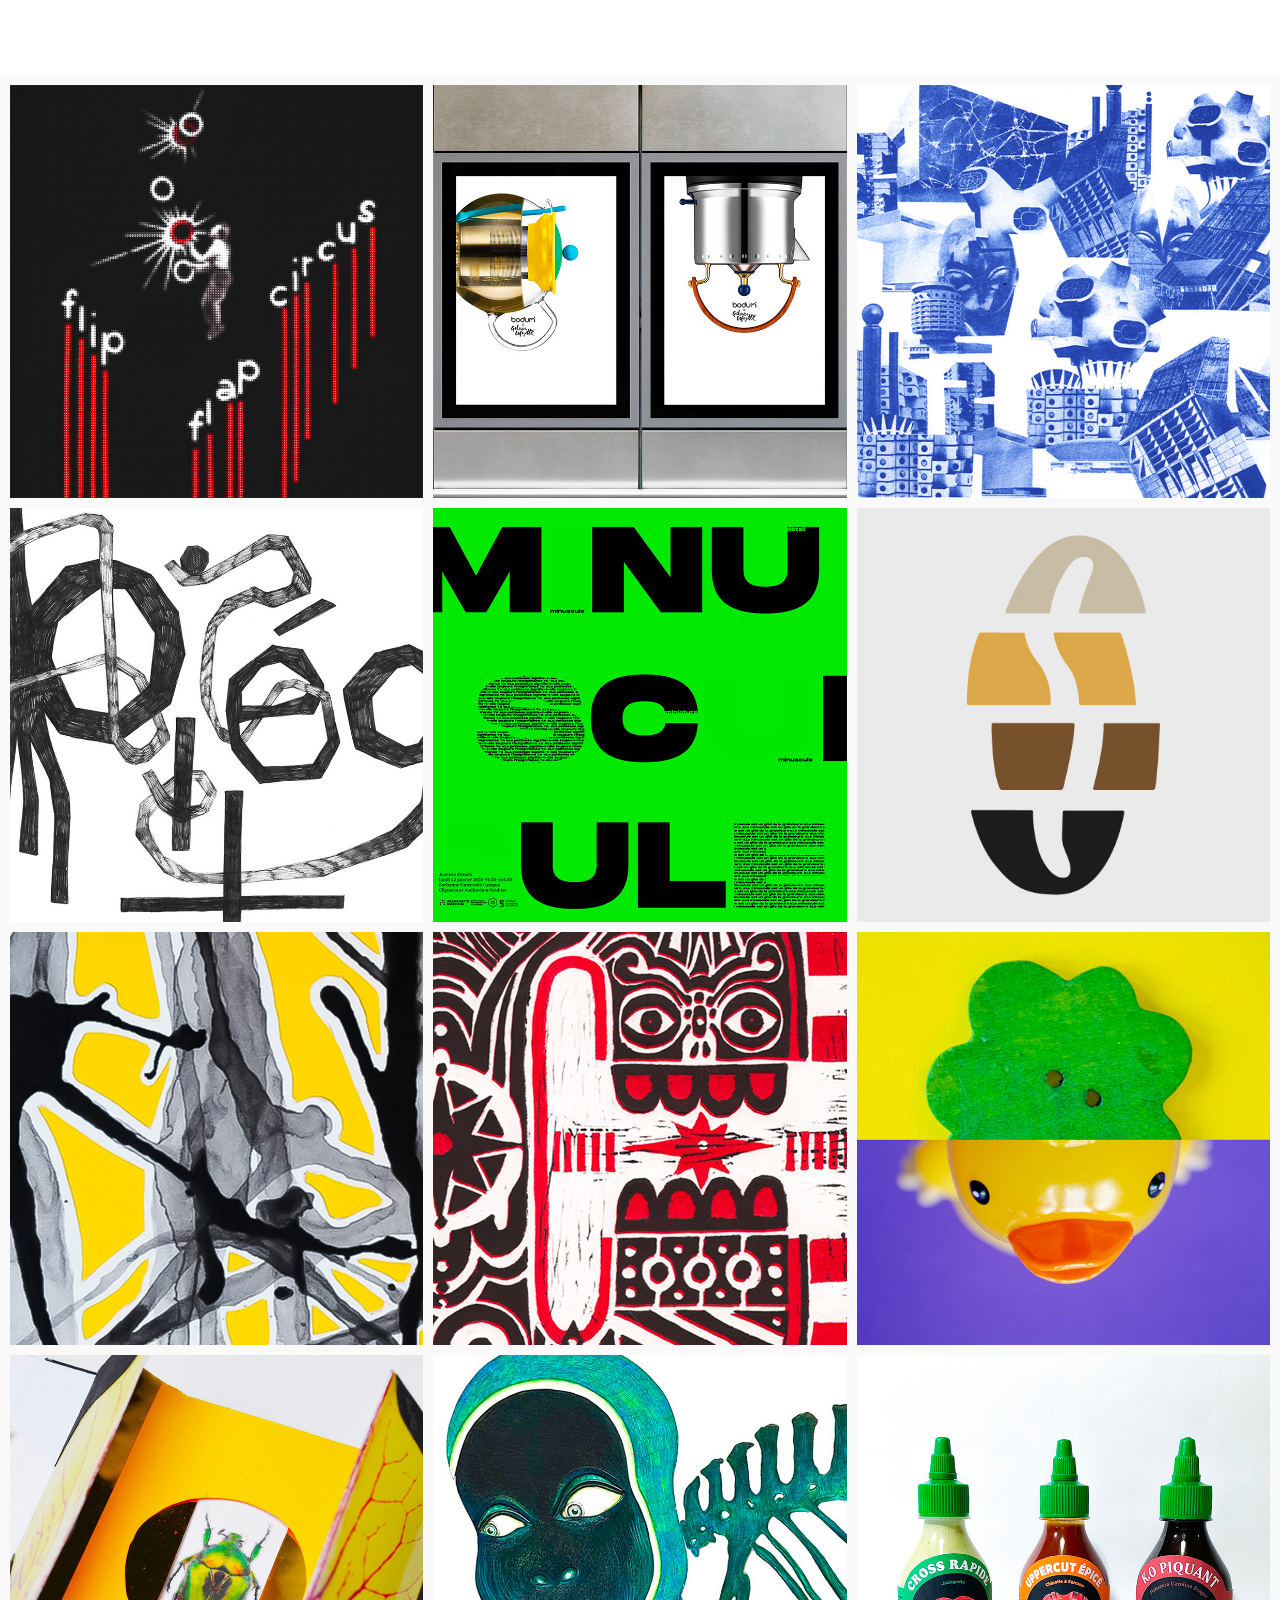
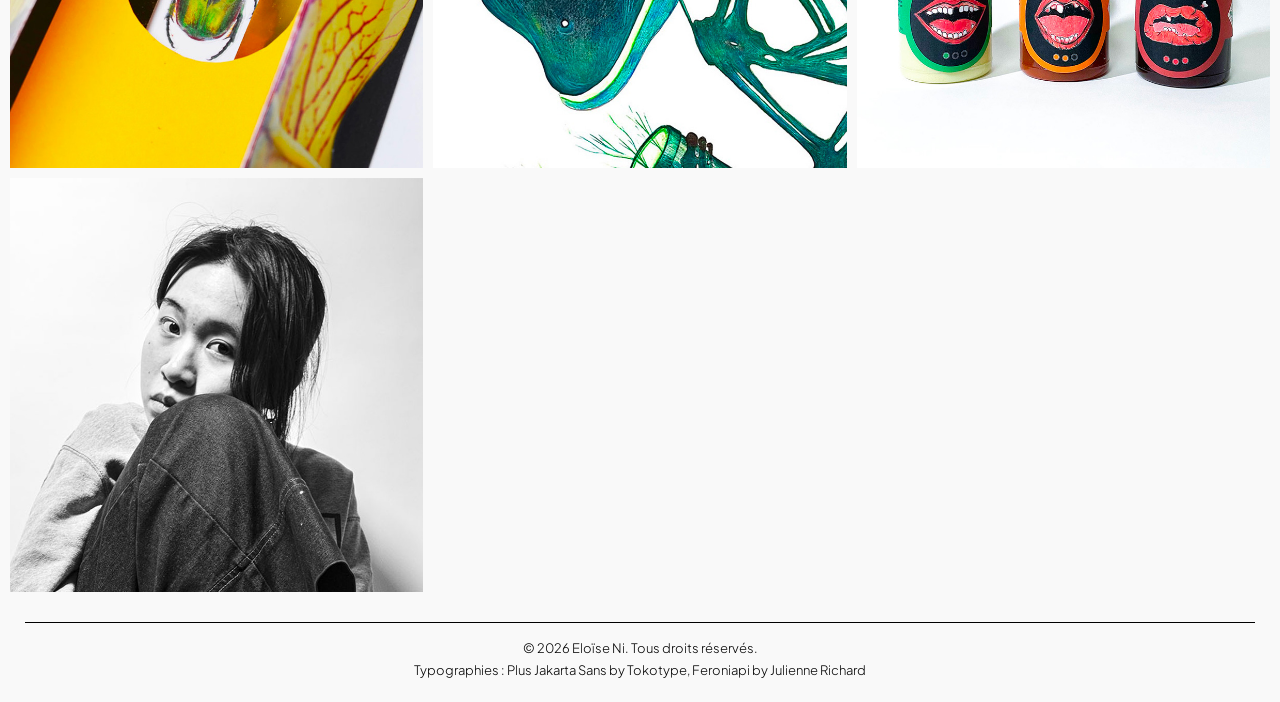
==== commit 5508858c: "mardii" ====
--- a/index.html
+++ b/index.html
@@ -5,17 +5,17 @@
     <meta charset="UTF-8">
     <meta name="viewport" content="width=device-width, initial-scale=1.0">
     <title>Accueil - Portfolio</title>
+    <link rel="icon" href="images/favicon.png" type="image/png">
     <link rel="stylesheet" href="style.css">
 </head>
 
+<body>
+    <header class="project-banner">
+        <span class="banner-name">Eloïse Ni</span>
+        <a href="a_propos.html" class="banner-link">À propos</a>
+    </header>
+    <main>
 
-<body>
-<header class="project-banner">
-    <span class="banner-name">Eloïse Ni</span>
-    <a href="a_propos.html" class="banner-link">À propos</a>
-</header>
-    <main>
-        
         <div class="grid">
 
             <a class="image-container rouge-flip" href="flip_flap.html">
@@ -88,46 +88,54 @@
     </main>
 
 
-<script>
-const banner = document.querySelector(".project-banner");
+    <script>
+        const banner = document.querySelector(".project-banner");
 
-const projectColors = {
-    "rouge-flip": "rgb(195, 23, 0)",
-    "gris-bodum": "rgb(100, 100, 100)",
-    "bleu-futurzine": "rgb(39, 62, 142)",
-    "noir-faits": "rgb(100, 100, 100)",
-    "vert-fluo": "rgb(17, 255, 0)",
-    "marron-kabane": "rgb(130, 81, 44)",
-    "jaune-leporello": "rgb(34, 164, 57)",
-    "rouge-lino": "rgb(205, 23, 25)",
-    "violet-objets": "rgb(104, 84, 205)",
-    "vert-reliure": "rgb(5, 90, 28)",
-    "vert-symbiose": "rgb(141, 190, 35)",
-    "orange-sauces": "rgb(237, 109, 4)",
-    "noirr-platon": "rgb(100, 100, 100)",
-    "bleu-propos": "#0059a6"
-};
+        const projectColors = {
+            "rouge-flip": "rgb(195, 23, 0)",
+            "gris-bodum": "rgb(100, 100, 100)",
+            "bleu-futurzine": "rgb(39, 62, 142)",
+            "noir-faits": "rgb(100, 100, 100)",
+            "vert-fluo": "rgb(17, 255, 0)",
+            "marron-kabane": "rgb(130, 81, 44)",
+            "jaune-leporello": "rgb(34, 164, 57)",
+            "rouge-lino": "rgb(205, 23, 25)",
+            "violet-objets": "rgb(104, 84, 205)",
+            "vert-reliure": "rgb(5, 90, 28)",
+            "vert-symbiose": "rgb(141, 190, 35)",
+            "orange-sauces": "rgb(237, 109, 4)",
+            "noirr-platon": "rgb(100, 100, 100)",
+            "bleu-propos": "#0059a6"
+        };
 
-const initialColor = "rgb(100, 100, 100)";
+        const initialColor = "rgb(100, 100, 100)";
 
-document.querySelectorAll(".image-container").forEach(project => {
+        document.querySelectorAll(".image-container").forEach(project => {
 
-    project.addEventListener("mouseenter", () => {
-        for (const className in projectColors) {
-            if (project.classList.contains(className)) {
-                banner.style.backgroundColor = projectColors[className];
-                break;
-            }
-        }
-    });
+            project.addEventListener("mouseenter", () => {
+                for (const className in projectColors) {
+                    if (project.classList.contains(className)) {
+                        banner.style.backgroundColor = projectColors[className];
+                        break;
+                    }
+                }
+            });
 
-    project.addEventListener("mouseleave", () => {
-        banner.style.backgroundColor = initialColor;
-    });
+            project.addEventListener("mouseleave", () => {
+                banner.style.backgroundColor = initialColor;
+            });
 
-});
-</script>
+        });
+    </script>
+
+    <footer class="site-footer">
+        <hr>
+        <p>&copy; 2026 Eloïse Ni. Tous droits réservés.</p>
+        <p>Typographies : Plus Jakarta Sans by Tokotype, Feroniapi by Julienne Richard</p>
+    </footer>
+
 </body>
+
 </html>
 
 </body>
--- a/style.css
+++ b/style.css
@@ -13,7 +13,7 @@
 }
 
 body {
-    background-color: #ffffff;
+    background-color: #f9f9f9;
     color: black;
     font-family: jakarta;
     max-width: 1920px;
@@ -495,7 +495,7 @@
 .reliure-track {
     display: flex;
     width: 100%;
-    transition: transform 0.4s ease;
+    transition: transform 0.1s ease;
 }
 
 .futurzine-track {
@@ -720,7 +720,13 @@
     width: calc(100% + 20px);
     margin: -10px -10px 0;
 }
-
+.project-page .project-info {
+    border-right: none;
+}
+
+.project-page .project-image {
+    border-left: 1px solid black;
+}
 @media screen and (max-width: 600px) {
 
     header {
@@ -944,3 +950,34 @@
 .banner-link:hover {
     text-decoration: underline;
 }
+
+.project-page .project-info {
+    position: sticky;
+    top: 75px;
+    align-self: start;
+}
+
+@media screen and (max-width: 600px) {
+    .project-page .project-info {
+        position: static;
+    }
+}
+
+.site-footer {
+    padding: 20px 25px;
+    font-family: jakarta-light;
+    font-size: 13px;
+    line-height: 1.4;
+}
+
+.site-footer p {
+    margin: 0 0 4px;
+    text-align: center;
+    color: black;
+}
+
+.site-footer hr {
+    border: none;
+    border-top: 1px solid black;
+    margin: 0 0 15px;
+}
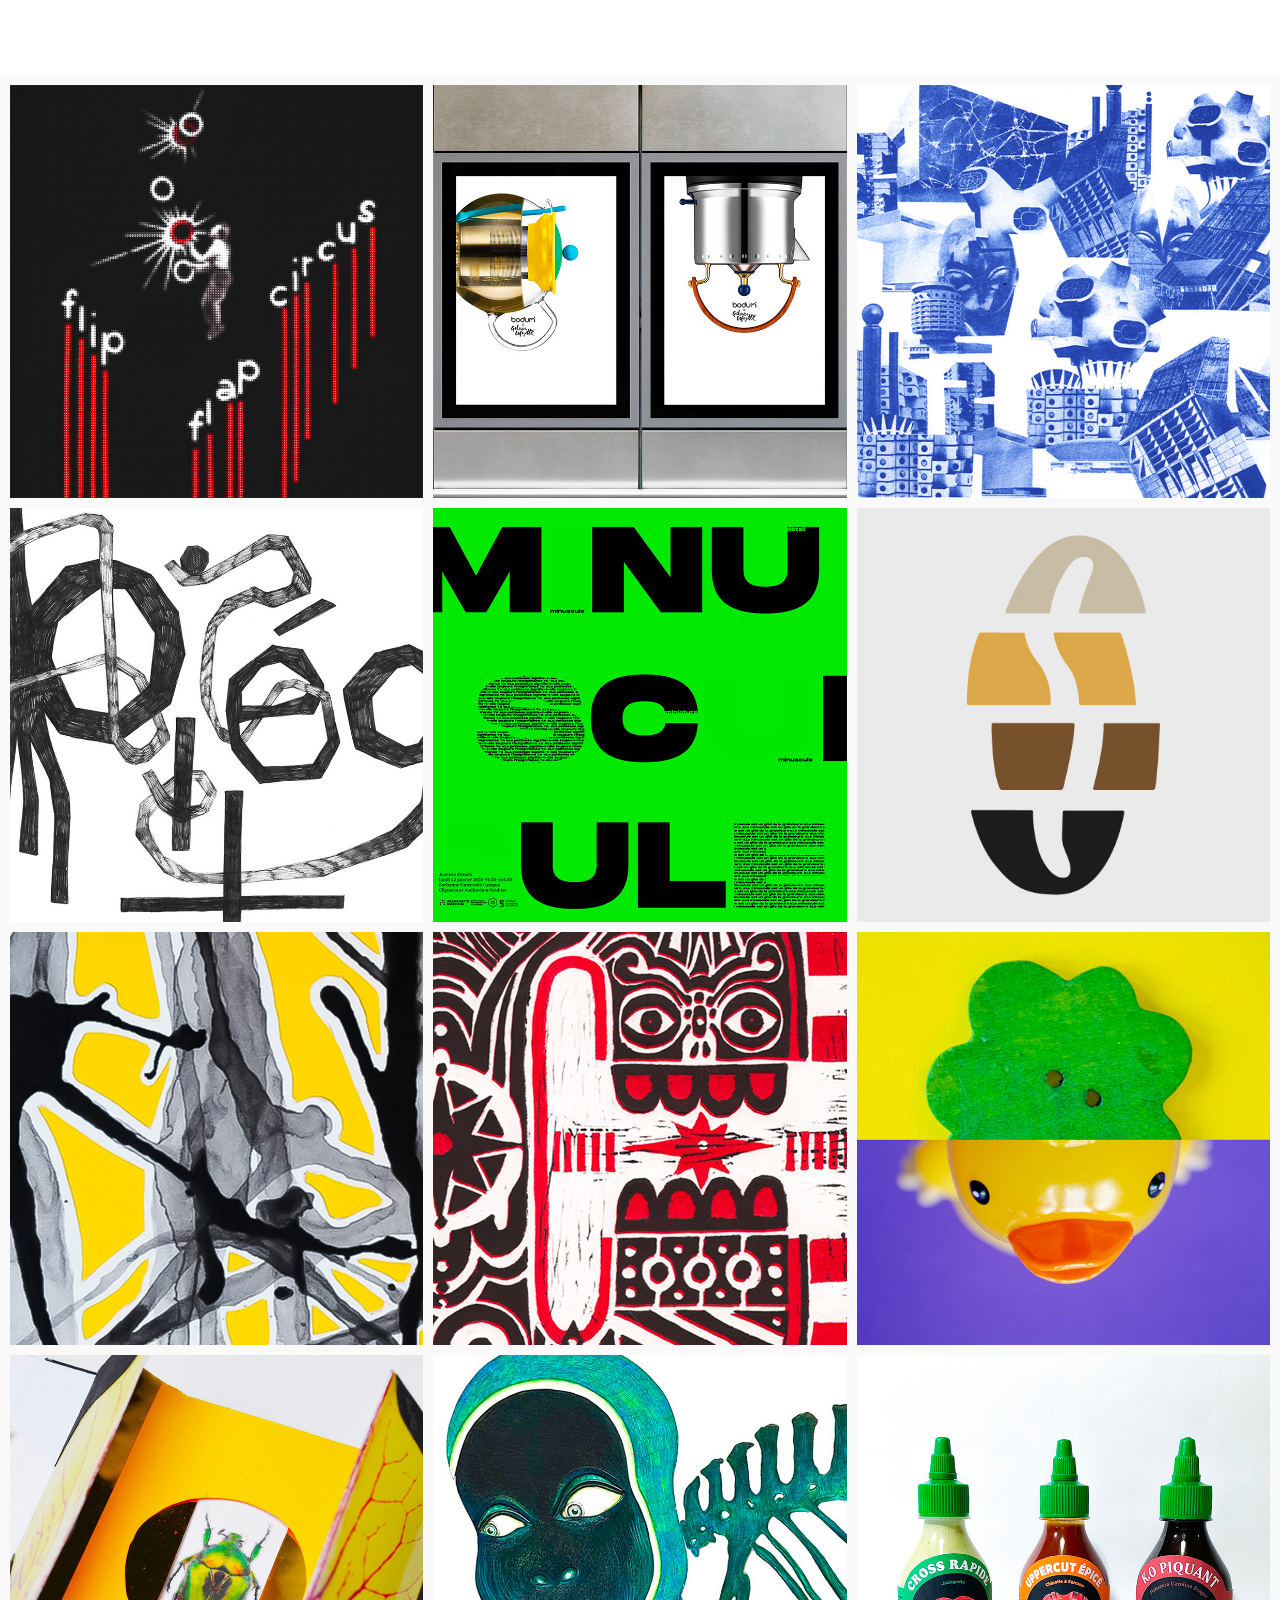
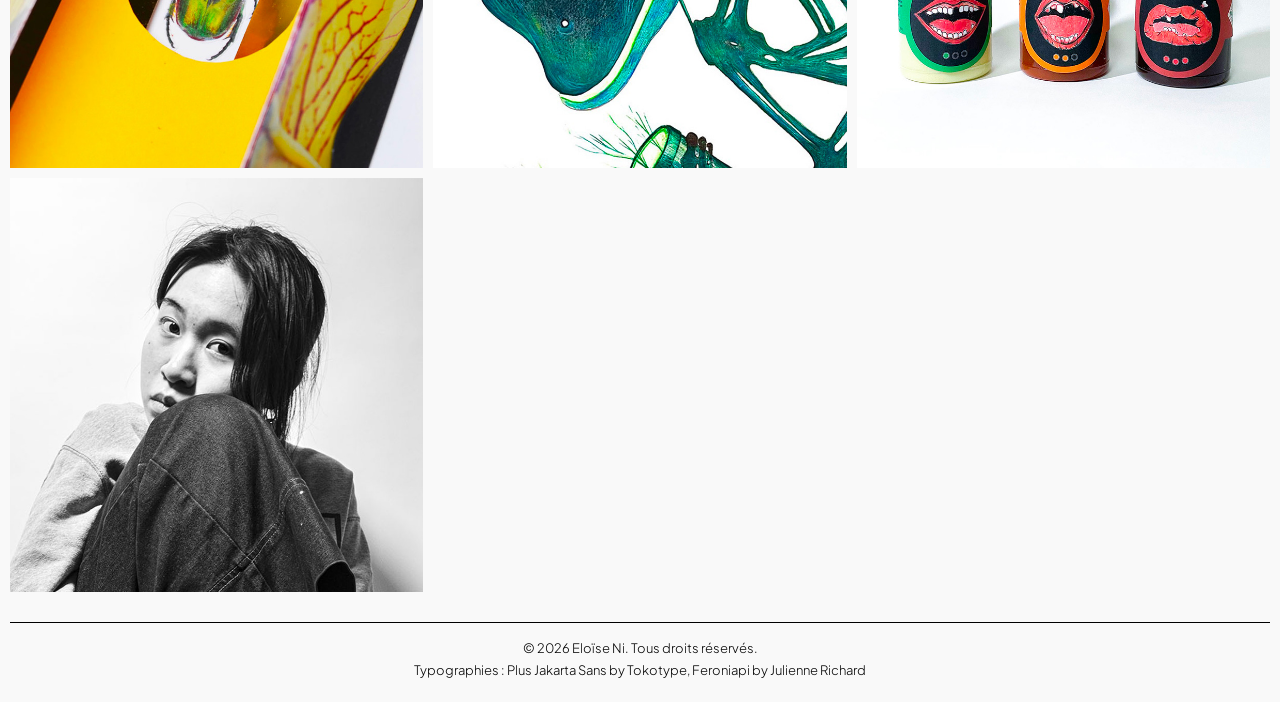
==== commit 1325cf68: "mardi sir" ====
--- a/index.html
+++ b/index.html
@@ -93,18 +93,18 @@
 
         const projectColors = {
             "rouge-flip": "rgb(195, 23, 0)",
-            "gris-bodum": "rgb(100, 100, 100)",
+            "gris-bodum": "rgb(155, 155, 155)",
             "bleu-futurzine": "rgb(39, 62, 142)",
-            "noir-faits": "rgb(100, 100, 100)",
+            "noir-faits": "rgb(15, 15, 15)",
             "vert-fluo": "rgb(17, 255, 0)",
             "marron-kabane": "rgb(130, 81, 44)",
-            "jaune-leporello": "rgb(34, 164, 57)",
+            "jaune-leporello": "rgb(226, 216, 69)",
             "rouge-lino": "rgb(205, 23, 25)",
             "violet-objets": "rgb(104, 84, 205)",
-            "vert-reliure": "rgb(5, 90, 28)",
+            "vert-reliure": "rgb(82, 124, 50)",
             "vert-symbiose": "rgb(141, 190, 35)",
             "orange-sauces": "rgb(237, 109, 4)",
-            "noirr-platon": "rgb(100, 100, 100)",
+            "noirr-platon": "rgb(75, 75, 75)",
             "bleu-propos": "#0059a6"
         };
 
@@ -129,11 +129,9 @@
     </script>
 
     <footer class="site-footer">
-        <hr>
         <p>&copy; 2026 Eloïse Ni. Tous droits réservés.</p>
         <p>Typographies : Plus Jakarta Sans by Tokotype, Feroniapi by Julienne Richard</p>
     </footer>
-
 </body>
 
 </html>
--- a/style.css
+++ b/style.css
@@ -127,15 +127,17 @@
 .bleu-propos .image-text {
     background-color: rgba(0, 89, 166, 0.80);
 }
-
 .rouge-flip .image-text {
     background-color: rgba(195, 23, 0, 0.70);
 }
-
-.gris-bodum .image-text,
-.noir-faits .image-text,
+.gris-bodum .image-text{
+    background-color: rgba(155, 155, 155, 0.70);
+}
+.noir-faits .image-text{
+    background-color: rgba(15, 15, 15, 0.70);
+}
 .noirr-platon .image-text {
-    background-color: rgba(0, 0, 0, 0.70);
+    background-color: rgba(75, 75, 75, 0.70);
 }
 .bleu-futurzine .image-text {
     background-color: rgba(39, 62, 142, 0.70);
@@ -147,7 +149,7 @@
     background-color: rgba(130, 81, 44, 0.70);
 }
 .jaune-leporello .image-text {
-    background-color: rgba(255, 238, 0, 0.70);
+    background-color: rgba(226, 216, 69, 0.70);
 }
 .rouge-lino .image-text {
     background-color: rgba(205, 23, 25, 0.70);
@@ -156,7 +158,7 @@
     background-color: rgba(104, 84, 205, 0.70);
 }
 .vert-reliure .image-text {
-    background-color: rgba(5, 90, 28, 0.70);
+    background-color: rgba(82, 124, 50, 0.70);
 }
 .vert-symbiose .image-text {
     background-color: rgba(141, 190, 35, 0.70);
@@ -266,10 +268,14 @@
 .circus-page .project-info h1 {
     color: rgb(195, 23, 0);
 }
-.bodum-page .project-info h1,
-.faits-page .project-info h1,
+.bodum-page .project-info h1 {
+    color: rgb(155, 155, 155);
+}
+.faits-page .project-info h1{
+    color: rgb(15, 15, 15);
+}
 .platon-page .project-info h1 {
-    color: rgba(0, 0, 0, 0.65);
+    color: rgb(75, 75, 75);
 }
 .futurzine-page .project-info h1 {
     color: rgb(39, 62, 142);
@@ -281,7 +287,7 @@
     color: rgb(130, 81, 44);
 }
 .leporello-page .project-info h1 {
-    color: rgb(34, 164, 57);
+    color: rgb(226, 216, 69);
 }
 .lino-page .project-info h1 {
     color: rgb(205, 23, 25);
@@ -676,10 +682,14 @@
     transition: background-color 0.3s ease;
 }
 
-.bodum-page .project-banner,
-.faits-page .project-banner,
+.bodum-page .project-banner {
+    background-color: rgb(155, 155, 155);
+}
+.faits-page .project-banner {
+    background-color: rgb(15, 15, 15);
+}
 .platon-page .project-banner {
-    background-color: rgb(100, 100, 100);
+    background-color: rgb(75, 75, 75);
 }
 .propos-page .project-banner {
     background-color: rgb(0, 89, 166);
@@ -697,7 +707,7 @@
     background-color: rgb(130, 81, 44);
 }
 .leporello-page .project-banner {
-    background-color: rgb(34, 164, 57);
+    background-color: rgb(226, 216, 69);
 }
 .lino-page .project-banner {
     background-color: rgb(205, 23, 25);
@@ -964,7 +974,9 @@
 }
 
 .site-footer {
-    padding: 20px 25px;
+    border-top: 1px solid black;
+    margin: 20px 10px 0;
+    padding: 15px 0 20px;
     font-family: jakarta-light;
     font-size: 13px;
     line-height: 1.4;
@@ -976,8 +988,9 @@
     color: black;
 }
 
-.site-footer hr {
-    border: none;
-    border-top: 1px solid black;
-    margin: 0 0 15px;
-}+.project-page .site-footer,
+.propos-page .site-footer {
+    margin-left: 0;
+    margin-right: 0;
+}
+
